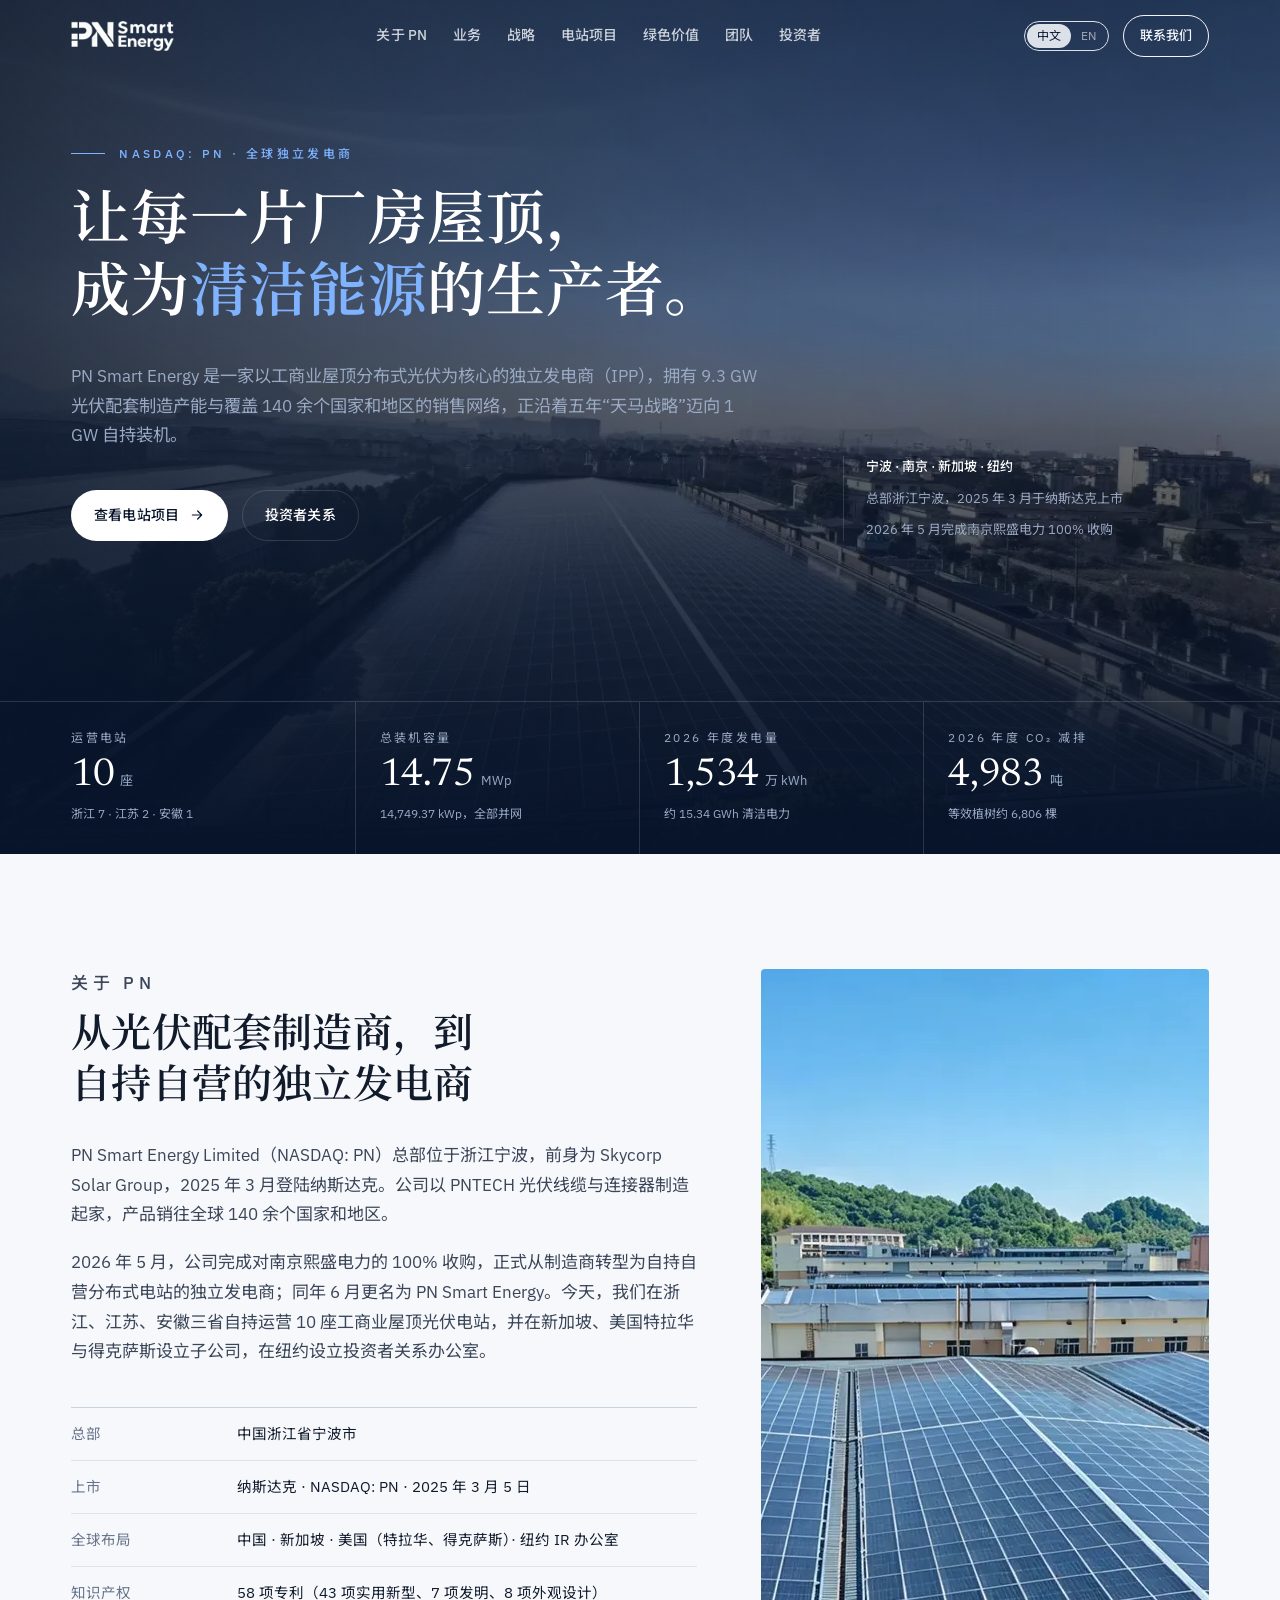
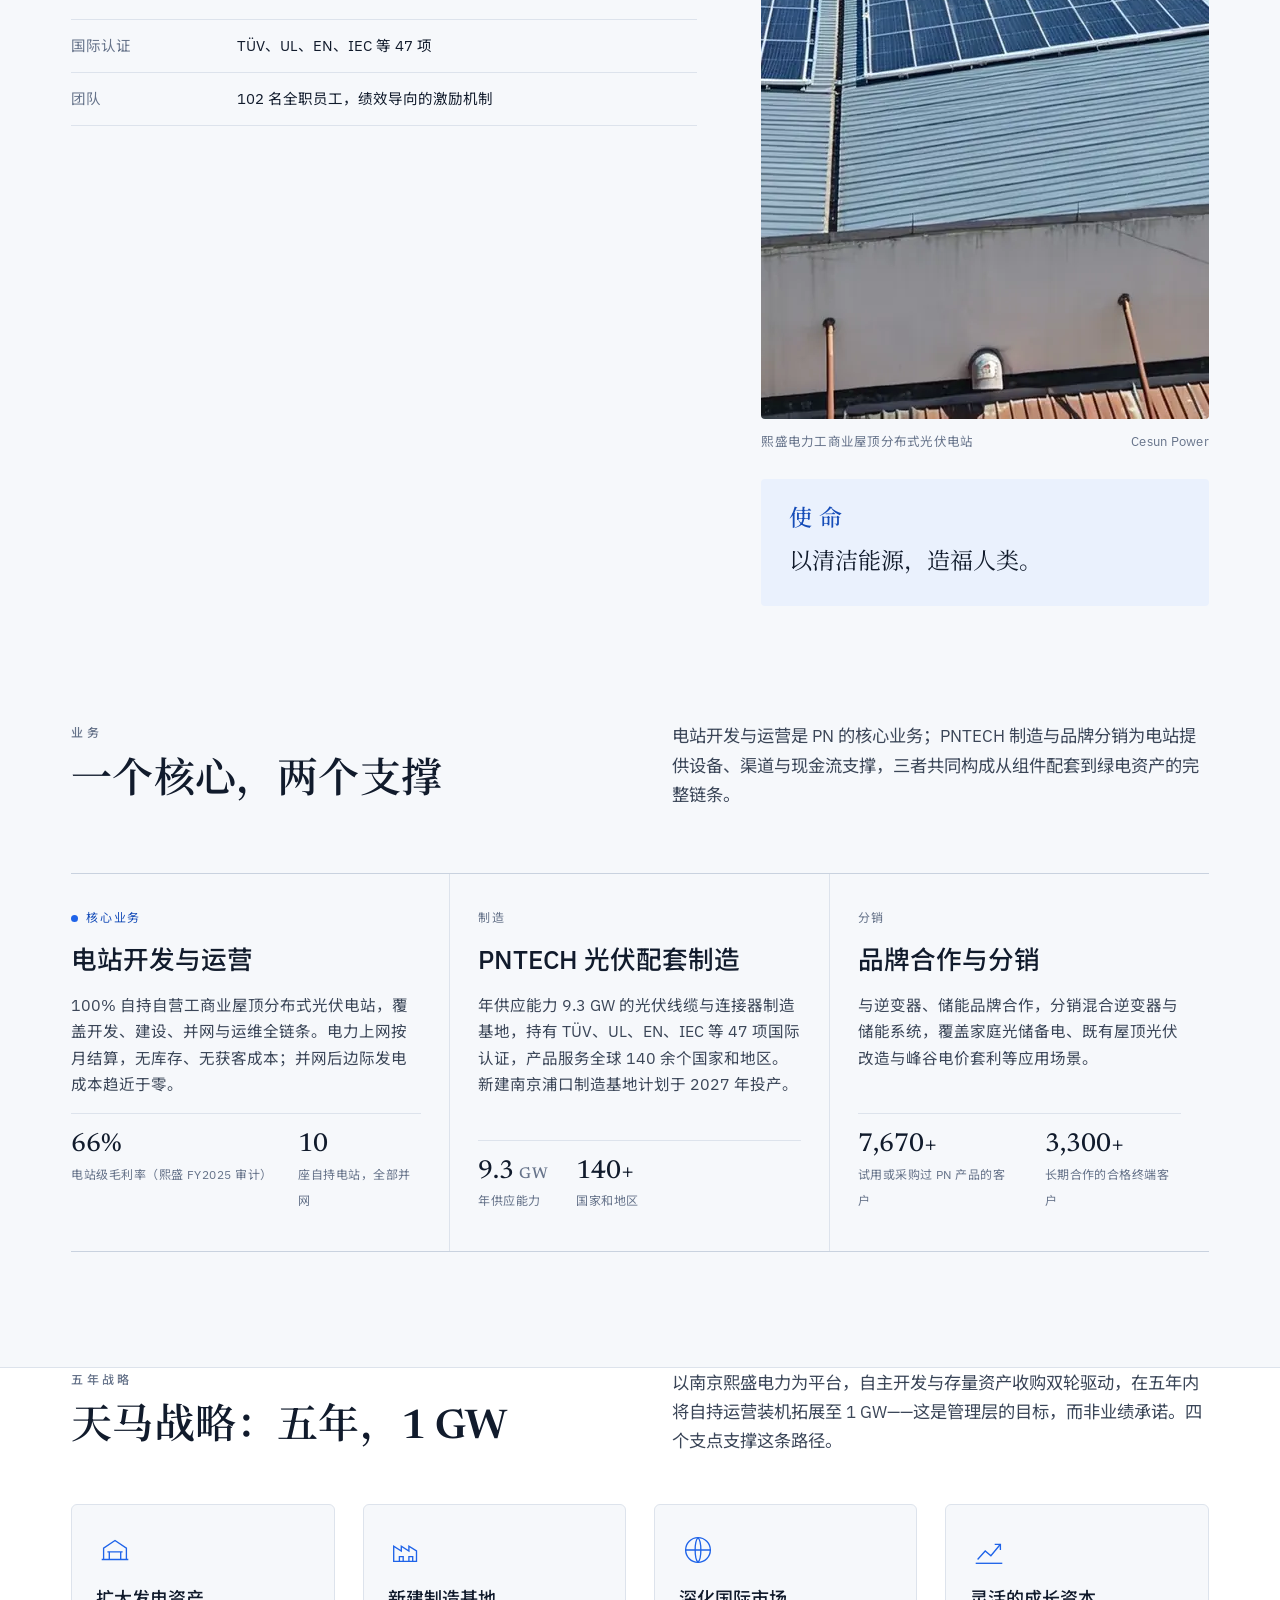
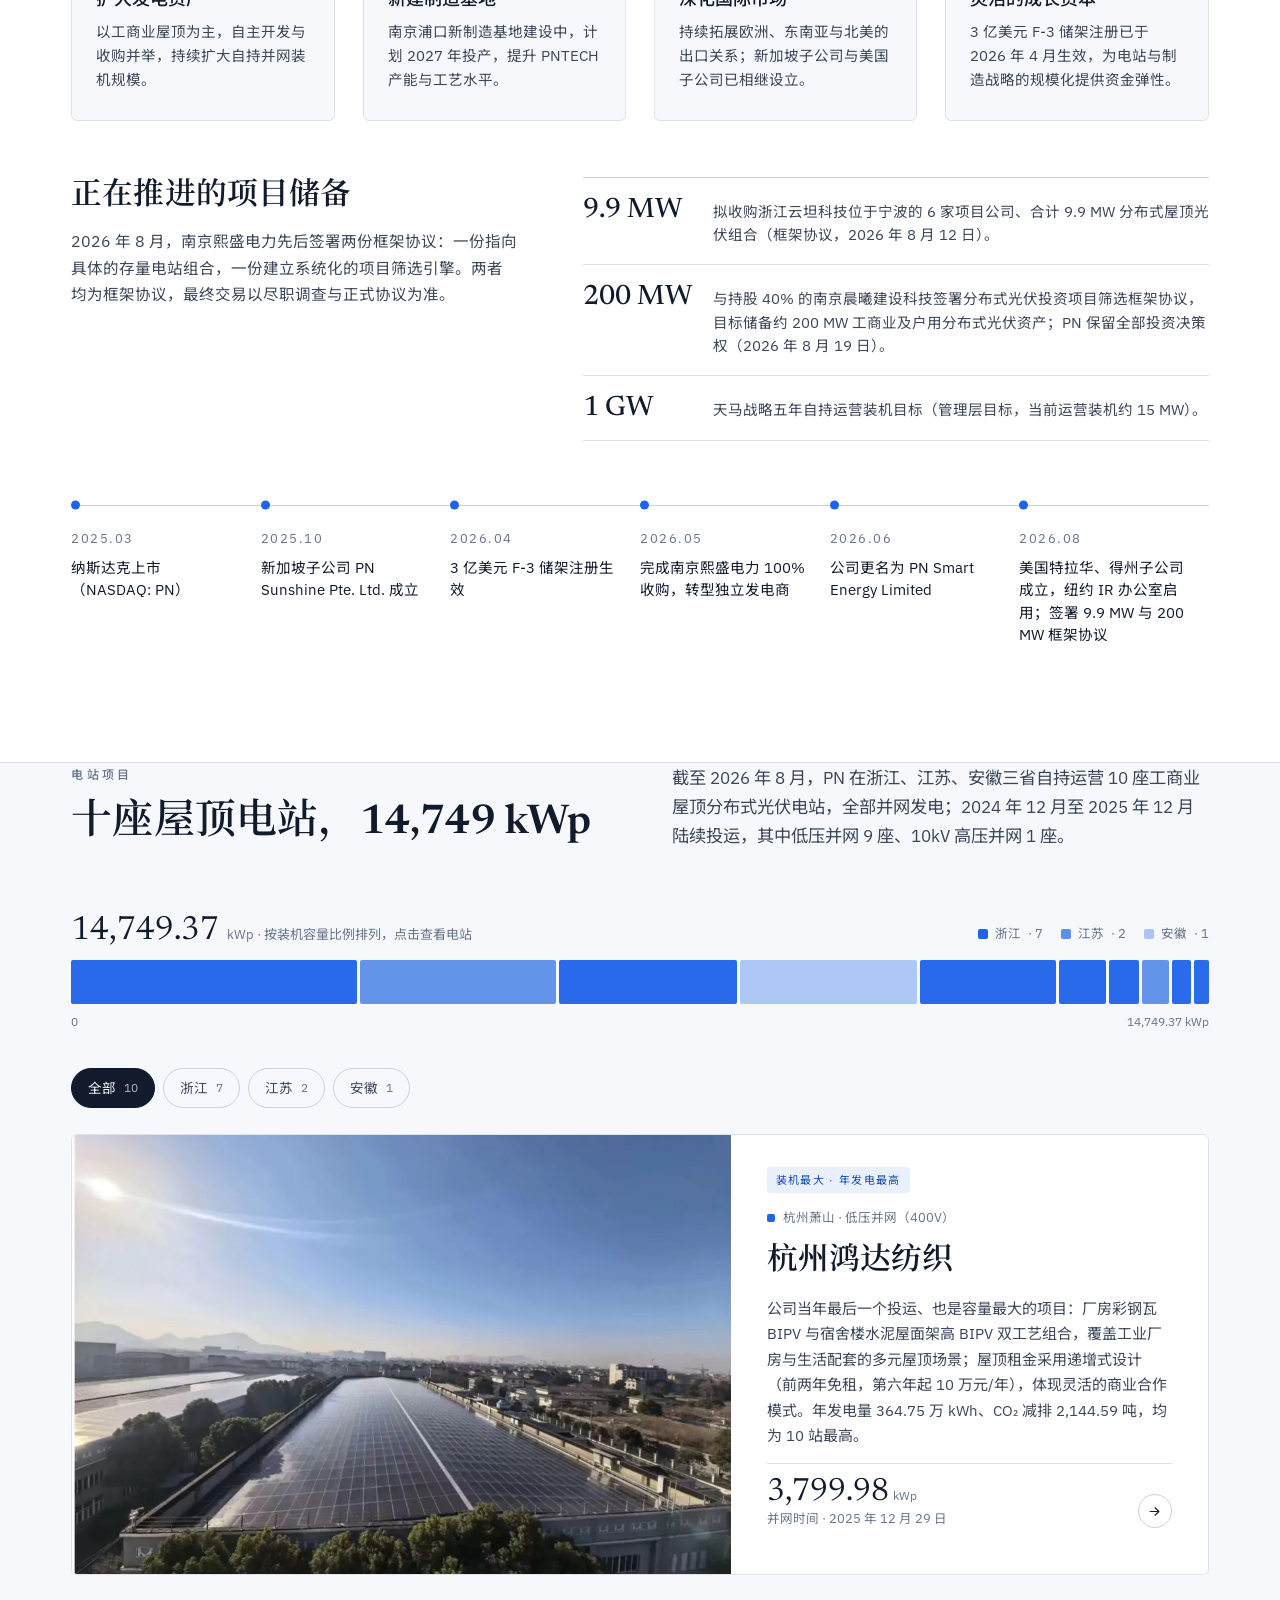
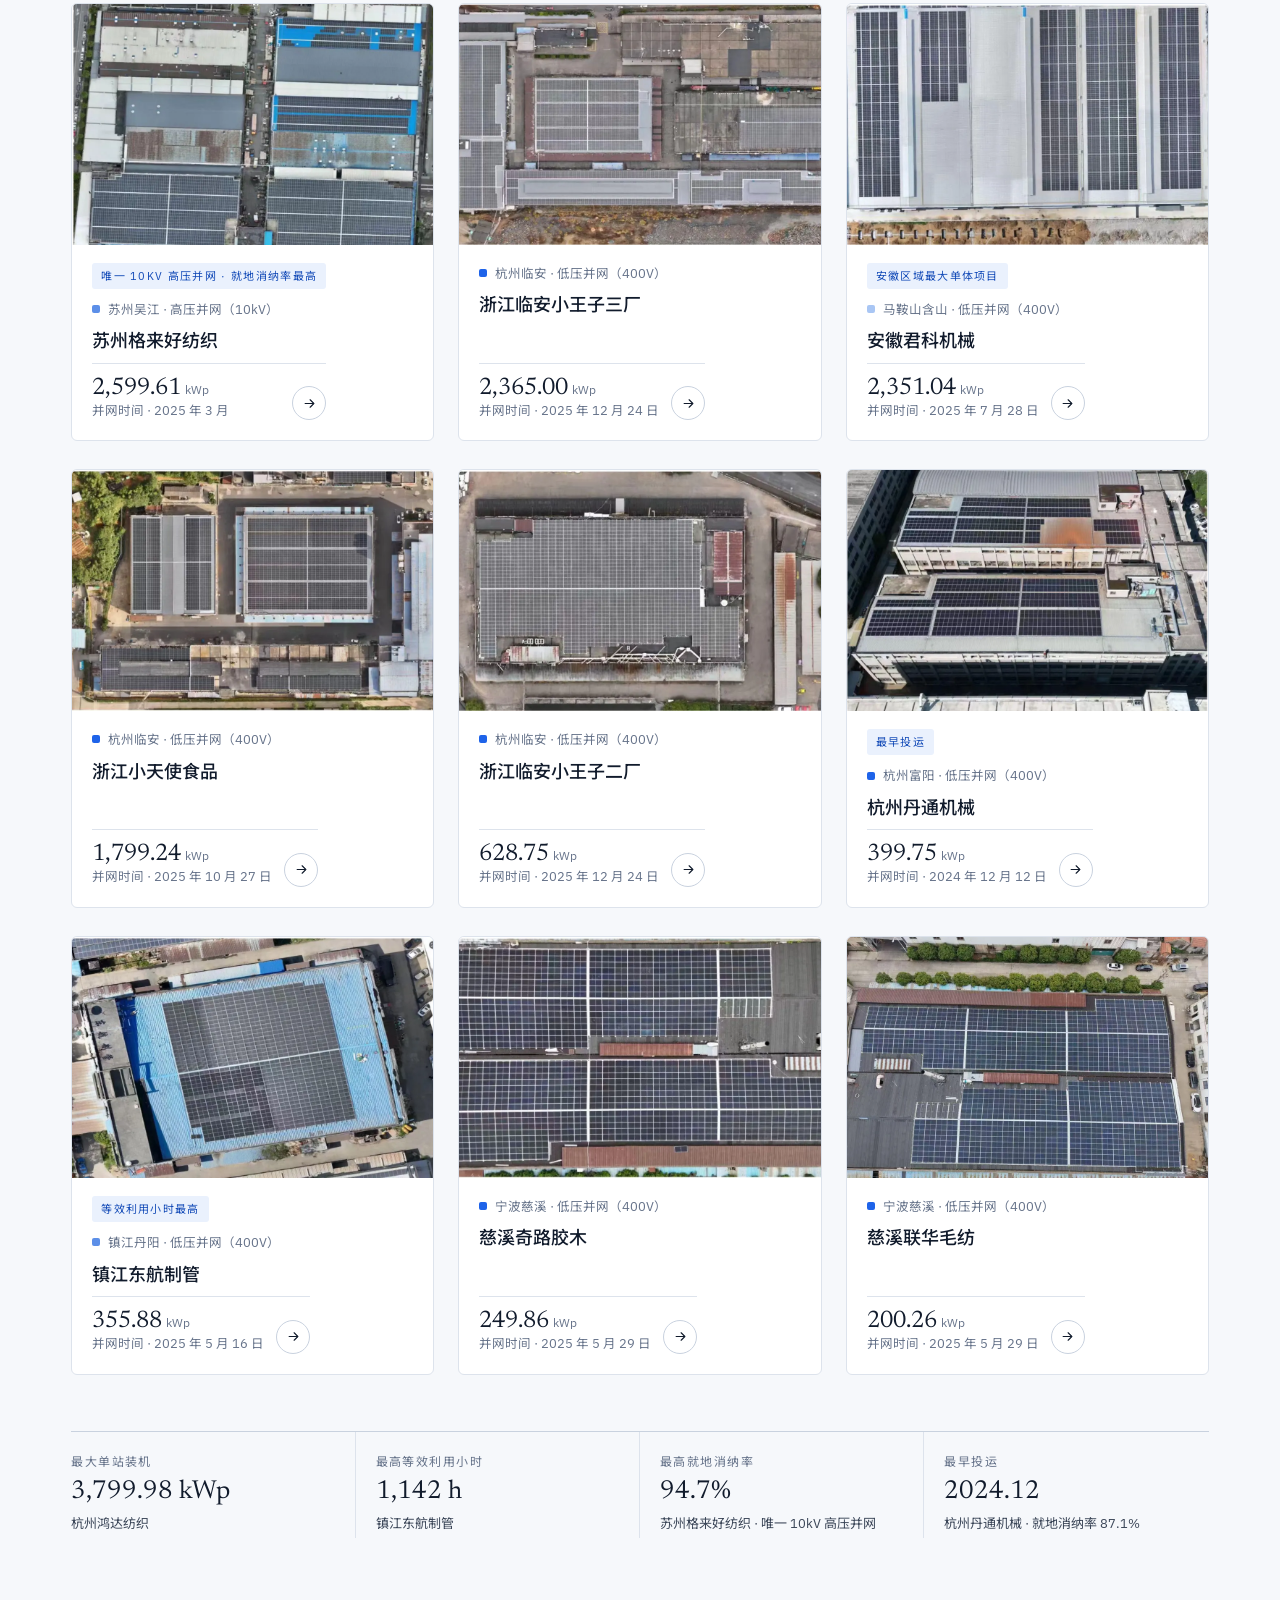
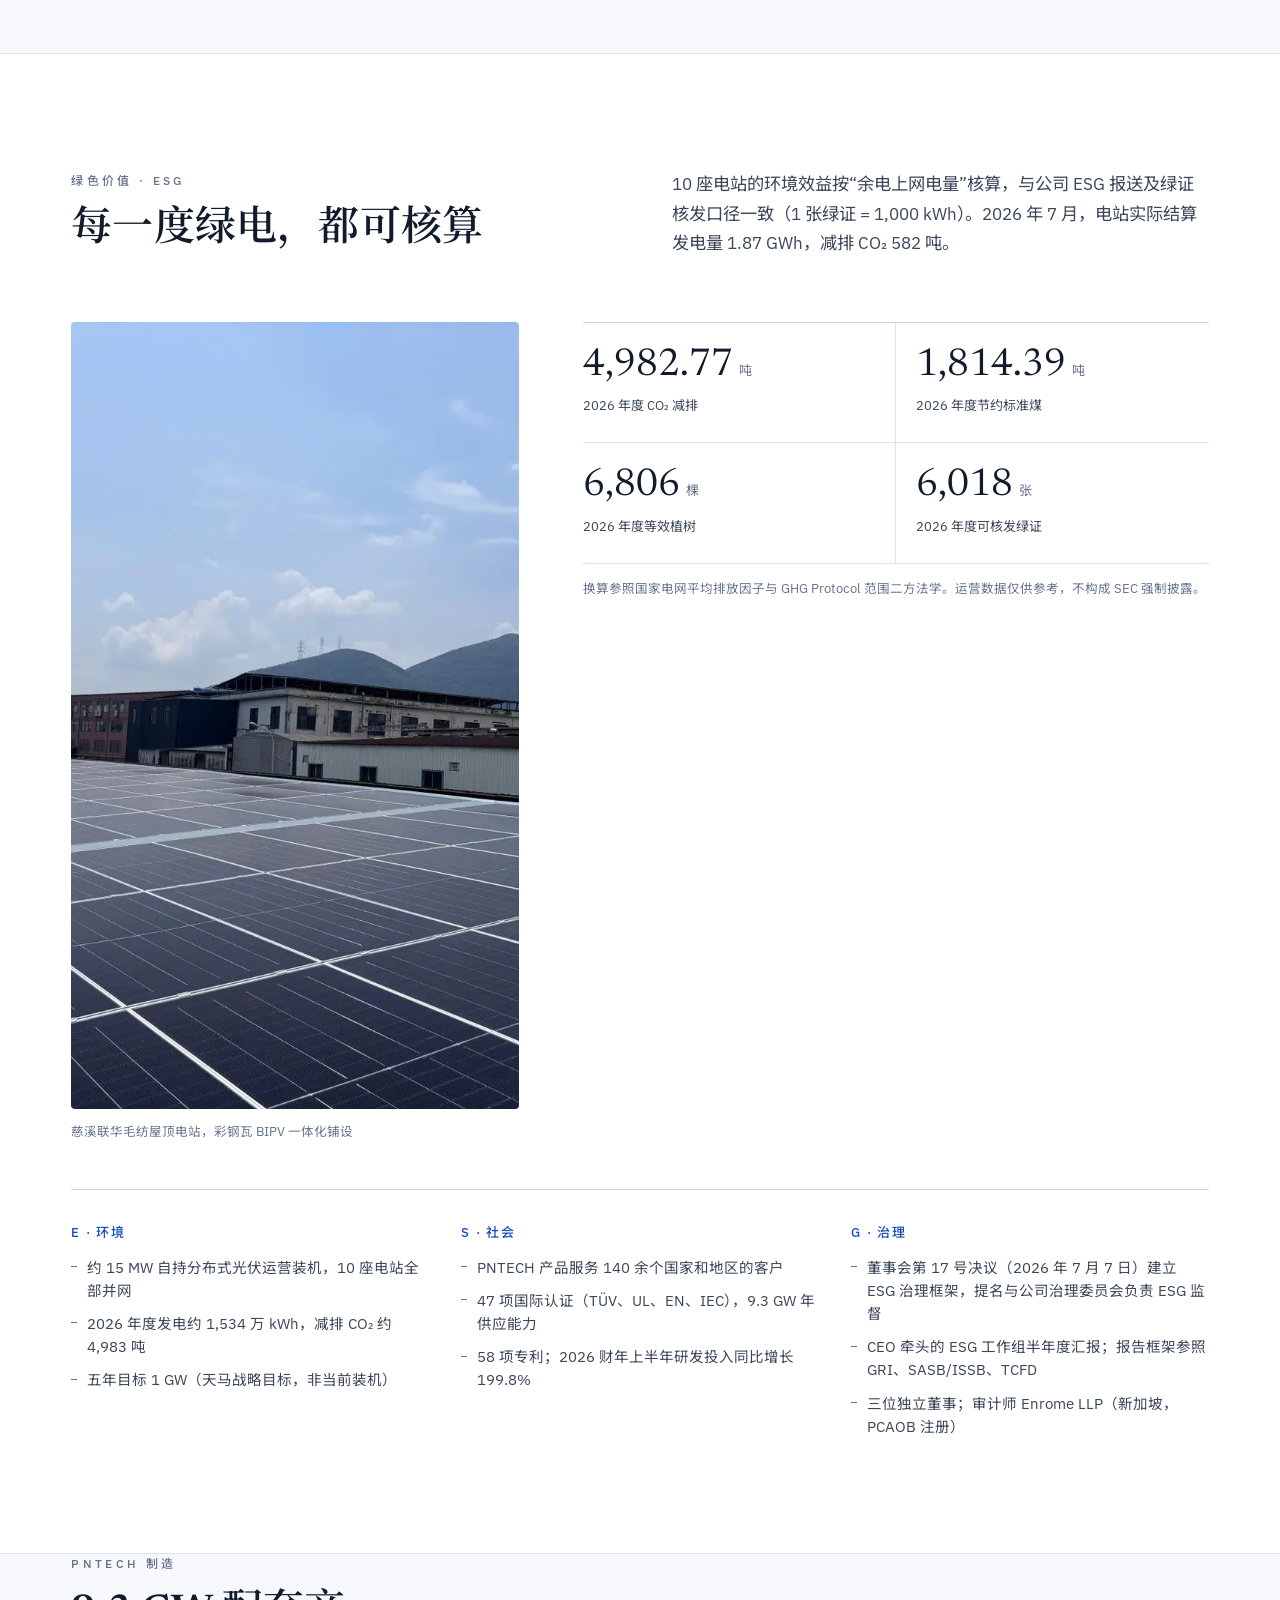
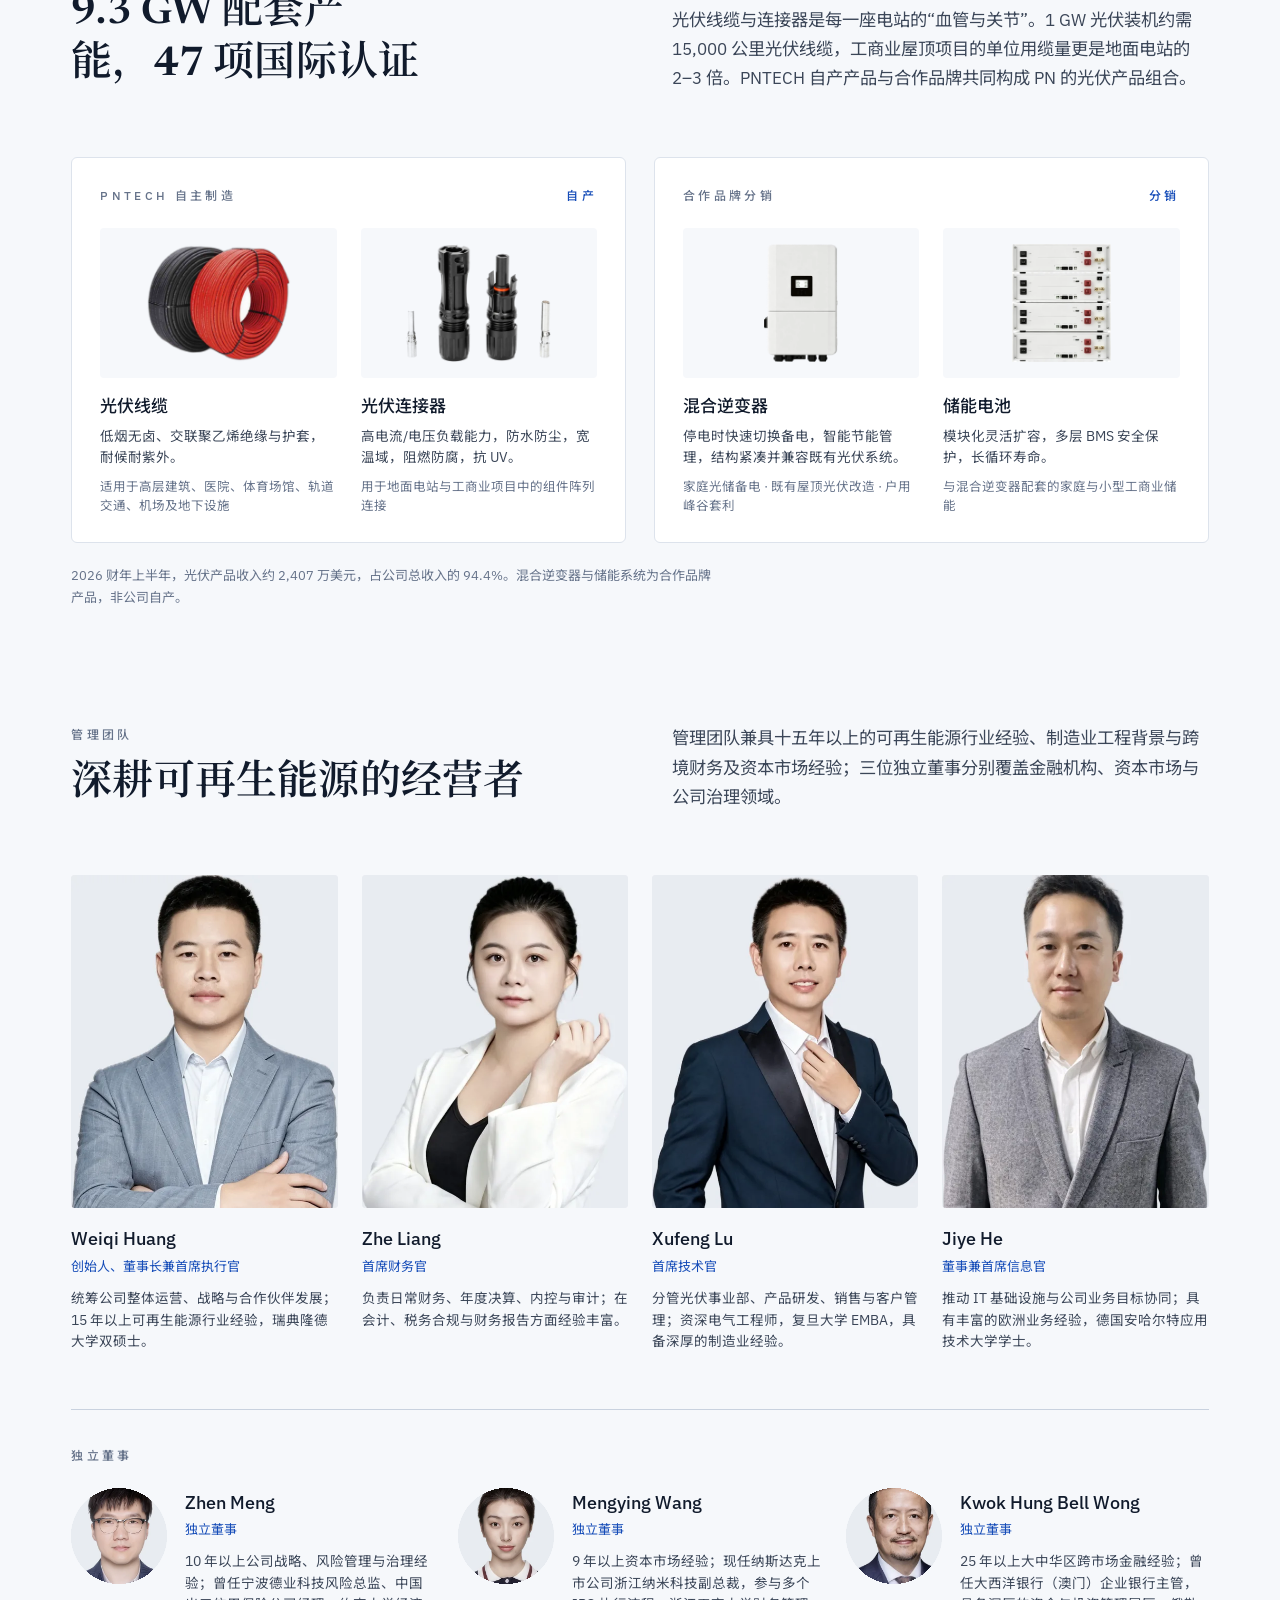
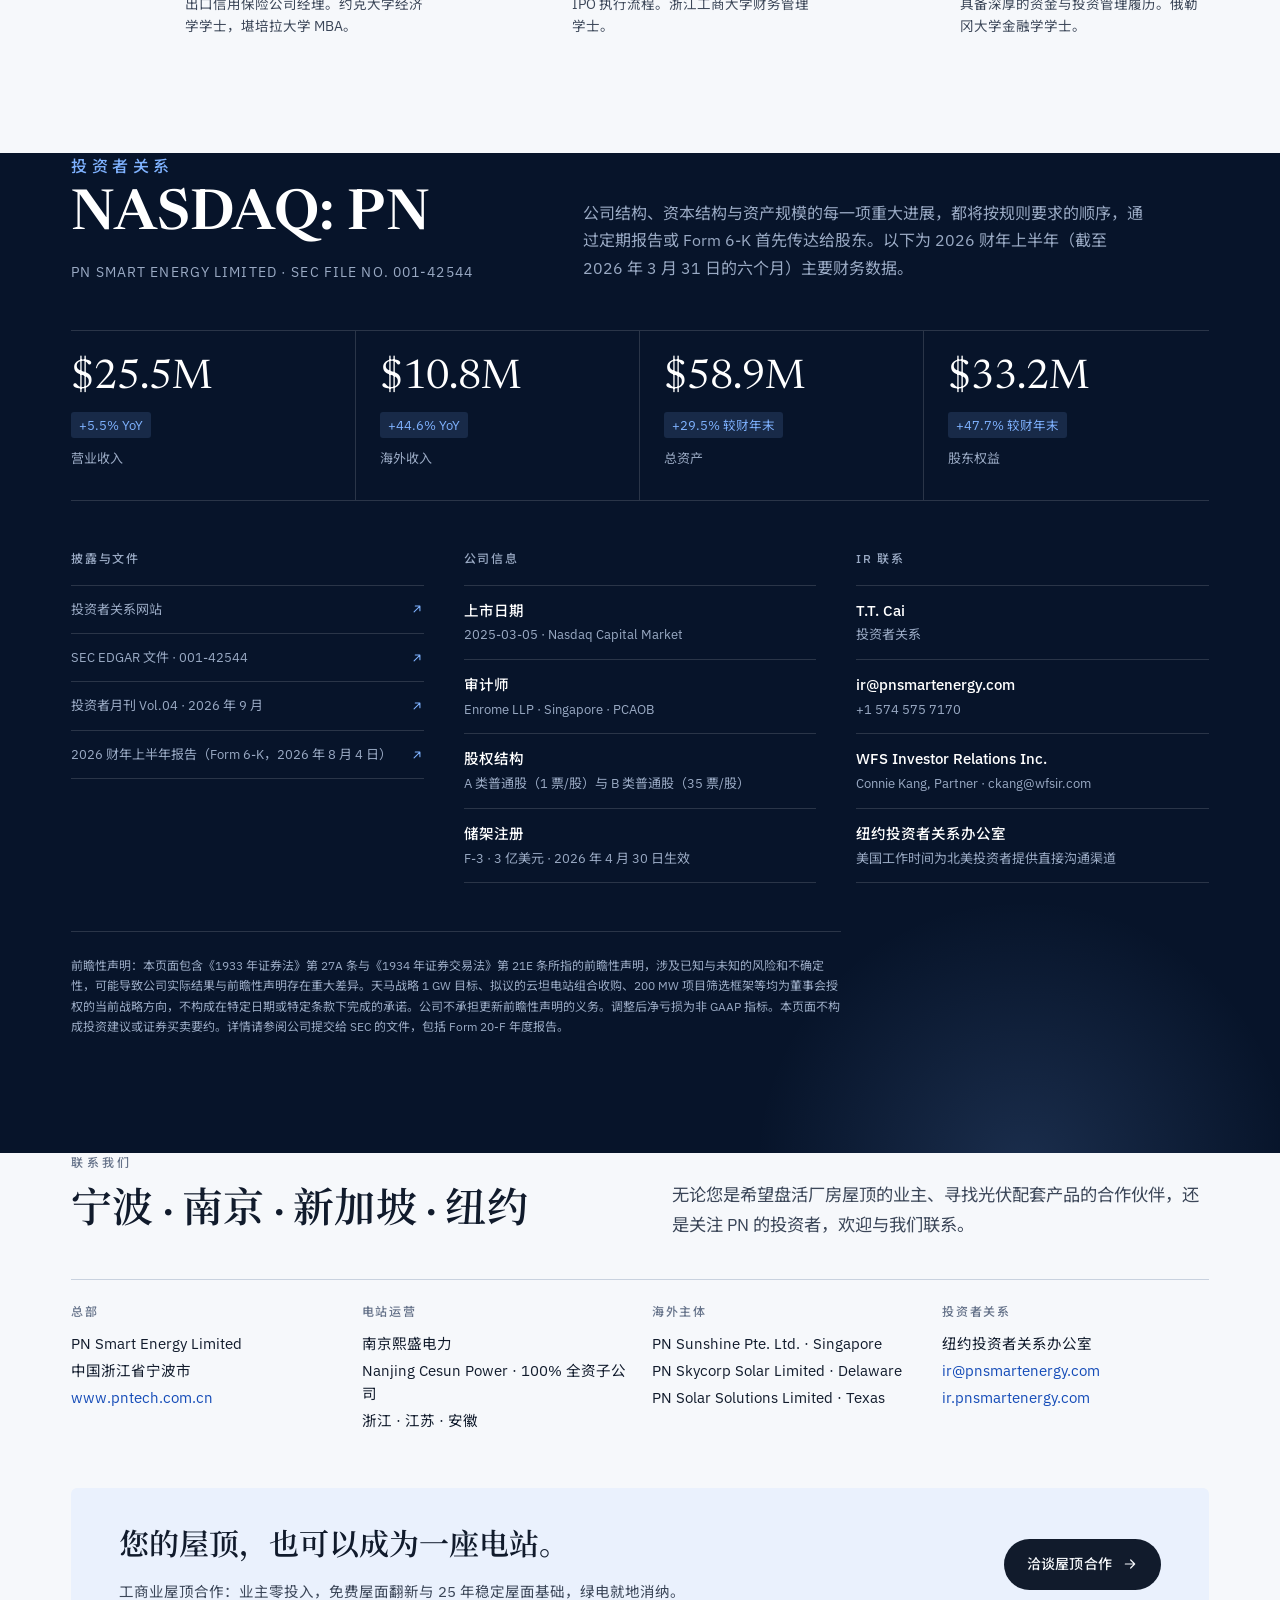
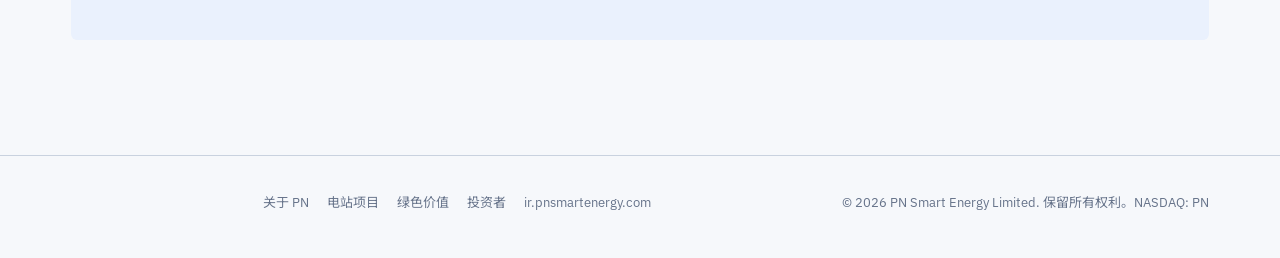
==== index.html @ 22618afb "PN Smart Energy website redesign (bilingual ZH/EN, single-file)" ====
<!doctype html>
<html lang="zh-CN">
<head>
<meta charset="utf-8">
<meta name="viewport" content="width=device-width,initial-scale=1">
<title>PN Smart Energy</title>
<meta name="description" content="PN Smart Energy (NASDAQ: PN) — 工商业屋顶分布式光伏独立发电商 · Independent power producer built on C&I rooftop solar.">
<link rel="preconnect" href="https://fonts.googleapis.com">
<link rel="preconnect" href="https://fonts.gstatic.com" crossorigin>
<link rel="stylesheet" href="https://fonts.googleapis.com/css2?family=Newsreader:ital,opsz,wght@0,6..72,400;0,6..72,500;1,6..72,400&family=IBM+Plex+Sans:wght@400;500;600&family=Noto+Serif+SC:wght@500;600&family=Noto+Sans+SC:wght@400;500&display=swap">
<style>
/* ---------- Tokens ---------- */
:root{
  --paper:#F6F8FB;
  --surface:#FFFFFF;
  --tint:#EAF1FD;
  --ink:#111B2C;
  --ink-2:#3B4658;
  --muted:#66738A;
  --line:#DDE3EC;
  --line-strong:#C9D2DF;
  --accent:#1E63E9;
  --accent-ink:#154CB8;
  --accent-soft:#8FB6F5;
  --night:#07142A;
  --night-2:#0C1E3B;
  --night-line:rgba(255,255,255,.14);
  --night-text:#F2F5FA;
  --night-muted:#9AAAC4;
  --night-accent:#7FB2FF;
  --zj:#1E63E9; --js:#5C8FE8; --ah:#A9C6F4;
  --photo-ground:#E8ECF2;
  --shadow:0 24px 60px -30px rgba(7,20,42,.35);
  --font-display:"Newsreader","Noto Serif SC","Songti SC","SimSun",Georgia,serif;
  --font-body:"IBM Plex Sans","Noto Sans SC","PingFang SC","Microsoft YaHei",system-ui,sans-serif;
  --max:1240px;
  --gutter:clamp(20px,4vw,56px);
  color-scheme:light;
}
@media (prefers-color-scheme:dark){
  :root:not([data-theme="light"]){
    --paper:#0B1424; --surface:#111C2F; --tint:#14233D;
    --ink:#EDF1F7; --ink-2:#C5CEDC; --muted:#8C9AB2;
    --line:#22314A; --line-strong:#33445F;
    --accent:#7FB2FF; --accent-ink:#A6C9FF; --accent-soft:#3E6FC7;
    --night:#050E1F; --night-2:#0A1830;
    --zj:#7FB2FF; --js:#4F80D6; --ah:#2F4D80;
    --photo-ground:#1A2740;
    --shadow:0 24px 60px -30px rgba(0,0,0,.7);
    color-scheme:dark;
  }
}
:root[data-theme="dark"]{
  --paper:#0B1424; --surface:#111C2F; --tint:#14233D;
  --ink:#EDF1F7; --ink-2:#C5CEDC; --muted:#8C9AB2;
  --line:#22314A; --line-strong:#33445F;
  --accent:#7FB2FF; --accent-ink:#A6C9FF; --accent-soft:#3E6FC7;
  --night:#050E1F; --night-2:#0A1830;
  --zj:#7FB2FF; --js:#4F80D6; --ah:#2F4D80;
  --photo-ground:#1A2740;
  --shadow:0 24px 60px -30px rgba(0,0,0,.7);
  color-scheme:dark;
}

/* ---------- Base ---------- */
*,*::before,*::after{box-sizing:border-box}
html{scroll-behavior:smooth;-webkit-text-size-adjust:100%}
@media (prefers-reduced-motion:reduce){html{scroll-behavior:auto}}
body{margin:0;background:var(--paper);color:var(--ink);font-family:var(--font-body);font-size:16px;line-height:1.65;-webkit-font-smoothing:antialiased;text-rendering:optimizeLegibility}
img{max-width:100%;display:block}
a{color:inherit;text-decoration:none}
button{font:inherit;color:inherit;background:none;border:0;padding:0;cursor:pointer}
:focus-visible{outline:2px solid var(--accent);outline-offset:3px;border-radius:2px}
h1,h2,h3,h4{margin:0;font-weight:500;text-wrap:balance}
p{margin:0}
.wrap{max-width:var(--max);margin:0 auto;padding-left:var(--gutter);padding-right:var(--gutter)}
.num{font-variant-numeric:tabular-nums lining-nums}
.display{font-family:var(--font-display);font-weight:500;letter-spacing:-.012em;line-height:1.12}
[data-lang="zh"] .display{letter-spacing:.005em;line-height:1.28;font-weight:600}
[data-lang="zh"] .display.hero-title{line-height:1.22}
.eyebrow{font-size:12px;letter-spacing:.16em;text-transform:uppercase;color:var(--muted);font-weight:500}
[data-lang="zh"] .eyebrow{letter-spacing:.28em}
.lede{font-size:clamp(17px,1.35vw,19px);line-height:1.7;color:var(--ink-2);max-width:62ch}
[data-lang="zh"] .lede{max-width:44em}
.sr-only{position:absolute;width:1px;height:1px;overflow:hidden;clip:rect(0 0 0 0);white-space:nowrap}

/* Section rhythm */
.section{padding:clamp(72px,9vw,128px) 0}
.section + .section{padding-top:0}
.section-head{display:grid;grid-template-columns:minmax(0,6fr) minmax(0,6fr);gap:24px clamp(24px,5vw,80px);align-items:end;margin-bottom:clamp(40px,5vw,64px)}
.section-head h2{font-size:clamp(30px,3.6vw,46px)}
[data-lang="zh"] .section-head h2{font-size:clamp(28px,3.2vw,42px)}
.section-head .eyebrow{margin-bottom:14px}
@media (max-width:860px){.section-head{grid-template-columns:1fr}}

/* ---------- Nav ---------- */
.nav{position:fixed;inset:0 0 auto 0;z-index:50;transition:background .35s ease,box-shadow .35s ease,border-color .35s ease;border-bottom:1px solid transparent;color:var(--night-text)}
.nav .wrap{display:flex;align-items:center;justify-content:space-between;height:72px;gap:24px}
.nav.solid{background:color-mix(in srgb,var(--paper) 88%,transparent);backdrop-filter:saturate(1.4) blur(14px);-webkit-backdrop-filter:saturate(1.4) blur(14px);border-color:var(--line);color:var(--ink)}
.brand{display:flex;align-items:center;gap:12px}
.brand img{height:30px;width:auto}
.brand .logo-dark{display:none}
.nav.solid .logo-light{display:none}
.nav.solid .logo-dark{display:block}
:root[data-theme="dark"] .nav.solid .logo-dark{display:none}
:root[data-theme="dark"] .nav.solid .logo-light{display:block}
@media (prefers-color-scheme:dark){
  :root:not([data-theme="light"]) .nav.solid .logo-dark{display:none}
  :root:not([data-theme="light"]) .nav.solid .logo-light{display:block}
}
.nav-links{display:flex;gap:clamp(14px,2vw,28px);font-size:14px;font-weight:500;letter-spacing:.01em}
.nav-links a{opacity:.82;transition:opacity .2s;padding:6px 0;border-bottom:1px solid transparent}
.nav-links a:hover{opacity:1}
.nav-right{display:flex;align-items:center;gap:14px}
.lang{display:inline-flex;border:1px solid currentColor;border-radius:999px;padding:2px;font-size:12px;letter-spacing:.06em;opacity:.9}
.lang button{padding:4px 10px;border-radius:999px;line-height:1.3;opacity:.7;transition:all .2s}
.lang button[aria-pressed="true"]{background:currentColor;opacity:1}
.lang button[aria-pressed="true"] span{color:var(--night);mix-blend-mode:normal}
.nav.solid .lang button[aria-pressed="true"] span{color:var(--paper)}
.lang button span{color:inherit}
.nav-cta{font-size:13px;font-weight:500;padding:9px 16px;border-radius:999px;border:1px solid currentColor;transition:background .2s,color .2s}
.nav-cta:hover{background:var(--night-text);color:var(--night)}
.nav.solid .nav-cta{background:var(--ink);color:var(--paper);border-color:var(--ink)}
.nav.solid .nav-cta:hover{background:var(--accent);border-color:var(--accent);color:#fff}
.menu-btn{display:none;width:40px;height:40px;align-items:center;justify-content:center;border-radius:8px}
.menu-btn svg{width:22px;height:22px}
@media (max-width:980px){
  .nav-links{display:none}
  .nav-cta{display:none}
  .menu-btn{display:inline-flex}
  .nav.open .nav-links{display:flex;position:absolute;top:72px;left:0;right:0;flex-direction:column;gap:0;background:var(--paper);color:var(--ink);border-bottom:1px solid var(--line);padding:8px var(--gutter) 16px}
  .nav.open .nav-links a{padding:14px 0;border-bottom:1px solid var(--line);opacity:1;font-size:16px}
  .nav.open .nav-links a:last-child{border-bottom:0}
  .nav.open{background:var(--paper);color:var(--ink);border-color:var(--line)}
  .nav.open .logo-light{display:none}.nav.open .logo-dark{display:block}
}

/* ---------- Hero ---------- */
.hero{position:relative;background:var(--night);color:var(--night-text);overflow:hidden;isolation:isolate}
.hero-bg{position:absolute;inset:0;z-index:-2;background-image:var(--hero-img);background-size:cover;background-position:center 40%;transform:scale(1.04);animation:heroZoom 14s ease-out forwards}
.hero-shade{position:absolute;inset:0;z-index:-1;background:
  linear-gradient(180deg,rgba(7,20,42,.55) 0%,rgba(7,20,42,.25) 35%,rgba(7,20,42,.72) 78%,var(--night) 100%),
  linear-gradient(90deg,rgba(7,20,42,.78) 0%,rgba(7,20,42,.38) 55%,rgba(7,20,42,.15) 100%)}
.hero .wrap{position:relative;padding-top:clamp(120px,16vh,170px);padding-bottom:clamp(56px,7vw,88px);display:grid;grid-template-columns:minmax(0,8fr) minmax(0,4fr);gap:40px}
.hero-copy{max-width:820px}
.hero .eyebrow{color:var(--night-accent);margin-bottom:26px;display:flex;align-items:center;gap:14px}
.hero .eyebrow::before{content:"";width:34px;height:1px;background:var(--night-accent)}
.hero-title{font-size:clamp(38px,5.6vw,72px);color:#fff;margin-bottom:28px}
[data-lang="zh"] .hero-title{font-size:clamp(34px,4.6vw,60px)}
.hero-title em{font-style:italic;font-weight:400;color:var(--night-accent)}
[data-lang="zh"] .hero-title em{font-style:normal;font-weight:600}
.hero .lede{color:var(--night-muted);max-width:58ch;margin-bottom:40px}
[data-lang="zh"] .hero .lede{max-width:40em}
.hero-actions{display:flex;gap:14px;flex-wrap:wrap}
.btn{display:inline-flex;align-items:center;gap:10px;padding:13px 22px;border-radius:999px;font-size:14px;font-weight:500;letter-spacing:.01em;border:1px solid transparent;transition:transform .2s,background .2s,color .2s,border-color .2s}
.btn svg{width:16px;height:16px;transition:transform .2s}
.btn:hover svg{transform:translateX(3px)}
.btn-primary{background:#fff;color:var(--night)}
.btn-primary:hover{background:var(--night-accent)}
.btn-ghost{border-color:var(--night-line);color:#fff}
.btn-ghost:hover{border-color:#fff}
.hero-aside{align-self:end;display:flex;flex-direction:column;gap:10px;font-size:13px;color:var(--night-muted);border-left:1px solid var(--night-line);padding-left:22px}
.hero-aside strong{color:#fff;font-weight:500}
.hero-ledger{border-top:1px solid var(--night-line);margin-top:clamp(40px,6vw,72px)}
.hero-ledger .wrap{display:grid;grid-template-columns:repeat(4,minmax(0,1fr));padding-top:0;padding-bottom:0;gap:0}
.hero-ledger .cell{padding:26px 24px 30px 0;border-right:1px solid var(--night-line)}
.hero-ledger .cell + .cell{padding-left:24px}
.hero-ledger .cell:last-child{border-right:0}
.hero-ledger .k{font-size:12px;letter-spacing:.14em;text-transform:uppercase;color:var(--night-muted);margin-bottom:10px}
[data-lang="zh"] .hero-ledger .k{letter-spacing:.2em}
.hero-ledger .v{font-family:var(--font-display);font-size:clamp(28px,3vw,40px);line-height:1;color:#fff;letter-spacing:-.01em}
.hero-ledger .v small{font-family:var(--font-body);font-size:13px;color:var(--night-muted);margin-left:6px;letter-spacing:0}
.hero-ledger .n{font-size:12px;color:var(--night-muted);margin-top:8px}
@keyframes heroZoom{from{transform:scale(1.08)}to{transform:scale(1)}}
.hero-copy > *{animation:rise .9s cubic-bezier(.2,.7,.2,1) both}
.hero-copy > :nth-child(2){animation-delay:.08s}.hero-copy > :nth-child(3){animation-delay:.16s}.hero-copy > :nth-child(4){animation-delay:.24s}
@keyframes rise{from{opacity:.001;transform:translateY(14px)}to{opacity:1;transform:none}}
@media (prefers-reduced-motion:reduce){.hero-bg,.hero-copy > *{animation:none}}
@media (max-width:980px){
  .hero .wrap{grid-template-columns:1fr}
  .hero-aside{display:none}
  .hero-ledger .wrap{grid-template-columns:repeat(2,minmax(0,1fr))}
  .hero-ledger .cell{padding:20px 16px 22px 0}
  .hero-ledger .cell + .cell{padding-left:16px}
  .hero-ledger .cell:nth-child(2){border-right:0}
  .hero-ledger .cell:nth-child(-n+2){border-bottom:1px solid var(--night-line)}
  .hero-ledger .cell:nth-child(3){padding-left:0}
}

/* ---------- About ---------- */
.about-grid{display:grid;grid-template-columns:minmax(0,7fr) minmax(0,5fr);gap:clamp(32px,5vw,80px);align-items:start}
.about-copy .display{font-size:clamp(28px,3.2vw,40px);margin:14px 0 26px}
.about-copy p + p{margin-top:18px}
.about-copy p{color:var(--ink-2);font-size:17px;line-height:1.75;max-width:62ch}
[data-lang="zh"] .about-copy p{max-width:40em}
.facts{border-top:1px solid var(--line-strong);margin-top:40px}
.facts div{display:grid;grid-template-columns:150px 1fr;gap:16px;padding:14px 0;border-bottom:1px solid var(--line);font-size:14.5px}
.facts dt{color:var(--muted)}
.facts dd{margin:0;color:var(--ink)}
.about-media{position:sticky;top:96px}
.about-media figure{margin:0;position:relative}
.about-media img{aspect-ratio:4/3;object-fit:cover;width:100%;border-radius:4px}
.about-media figcaption{display:flex;justify-content:space-between;gap:16px;font-size:12.5px;color:var(--muted);margin-top:12px;letter-spacing:.02em}
.mission{margin-top:28px;padding:26px 28px;background:var(--tint);border-radius:4px}
.mission .eyebrow{margin-bottom:10px;color:var(--accent-ink)}
.mission p{font-family:var(--font-display);font-size:clamp(20px,1.8vw,24px);line-height:1.4;color:var(--ink)}
@media (max-width:900px){.about-grid{grid-template-columns:1fr}.about-media{position:static}}

/* ---------- Business ---------- */
.biz{display:grid;grid-template-columns:repeat(3,minmax(0,1fr));gap:0;border-top:1px solid var(--line-strong);border-bottom:1px solid var(--line-strong)}
.biz article{padding:34px 28px 38px 0;border-right:1px solid var(--line);display:flex;flex-direction:column;gap:16px;min-height:100%}
.biz article + article{padding-left:28px}
.biz article:last-child{border-right:0}
.biz .tag{display:inline-flex;align-items:center;gap:8px;font-size:12px;letter-spacing:.14em;text-transform:uppercase;color:var(--muted)}
.biz .tag.core{color:var(--accent-ink)}
.biz .tag.core::before{content:"";width:7px;height:7px;border-radius:50%;background:var(--accent)}
.biz h3{font-size:clamp(22px,2vw,26px);line-height:1.25}
.biz p{color:var(--ink-2);font-size:15.5px;line-height:1.7}
.biz .stat{margin-top:auto;padding-top:18px;border-top:1px solid var(--line);display:flex;gap:28px}
.biz .stat b{display:block;font-family:var(--font-display);font-size:26px;font-weight:500;line-height:1.05;color:var(--ink)}
.biz .stat span{font-size:12px;color:var(--muted);letter-spacing:.04em}
@media (max-width:900px){
  .biz{grid-template-columns:1fr;border-top:0}
  .biz article{border-right:0;border-top:1px solid var(--line-strong);padding:28px 0}
  .biz article + article{padding-left:0}
}

/* ---------- Strategy ---------- */
.strategy{background:var(--surface);border-top:1px solid var(--line);border-bottom:1px solid var(--line)}
.strategy .section-head{margin-bottom:48px}
.pillars{display:grid;grid-template-columns:repeat(4,minmax(0,1fr));gap:28px}
.pillar{padding:26px 24px 28px;border:1px solid var(--line);border-radius:6px;background:var(--paper)}
.pillar .glyph{width:38px;height:38px;color:var(--accent);margin-bottom:18px}
.pillar .glyph svg{width:100%;height:100%}
.pillar h3{font-size:18px;line-height:1.3;margin-bottom:10px}
.pillar p{font-size:14.5px;color:var(--ink-2);line-height:1.65}
.pipeline{margin-top:56px;display:grid;grid-template-columns:minmax(0,5fr) minmax(0,7fr);gap:clamp(32px,5vw,80px);align-items:start}
.pipeline .display{font-size:clamp(24px,2.4vw,32px);margin-bottom:12px}
.pipeline p{color:var(--ink-2);font-size:15.5px;line-height:1.7;max-width:56ch}
.pipe-rows{border-top:1px solid var(--line-strong)}
.pipe-rows div{display:grid;grid-template-columns:110px 1fr;gap:20px;padding:18px 0;border-bottom:1px solid var(--line);align-items:baseline}
.pipe-rows b{font-family:var(--font-display);font-size:28px;font-weight:500;line-height:1;color:var(--ink)}
.pipe-rows span{font-size:14.5px;color:var(--ink-2);line-height:1.6}
.timeline{margin-top:64px;border-top:1px solid var(--line-strong);display:grid;grid-template-columns:repeat(6,minmax(0,1fr))}
.timeline li{list-style:none;padding:22px 20px 0 0;position:relative}
.timeline li::before{content:"";position:absolute;left:0;top:-1px;width:9px;height:9px;background:var(--accent);border-radius:50%;transform:translateY(-50%)}
.timeline ul{margin:0;padding:0;display:contents}
.timeline time{display:block;font-size:12.5px;letter-spacing:.12em;color:var(--muted);margin-bottom:8px}
.timeline p{font-size:14.5px;line-height:1.55;color:var(--ink)}
@media (max-width:1100px){.pillars{grid-template-columns:repeat(2,minmax(0,1fr))}.timeline{grid-template-columns:repeat(3,minmax(0,1fr))}}
@media (max-width:860px){.pipeline{grid-template-columns:1fr}}
@media (max-width:640px){.pillars{grid-template-columns:1fr}.timeline{grid-template-columns:1fr;border-top:0;border-left:1px solid var(--line-strong);padding-left:22px}.timeline li{padding:0 0 22px}.timeline li::before{left:-27px;top:8px;transform:none}}

/* ---------- Projects ---------- */
.ledger{margin-bottom:22px;overflow-x:clip}
.ledger-top{display:flex;justify-content:space-between;align-items:baseline;gap:16px;flex-wrap:wrap;margin-bottom:12px}
.ledger-top .total{font-family:var(--font-display);font-size:clamp(24px,2.6vw,34px);line-height:1}
.ledger-top .total small{font-family:var(--font-body);font-size:13px;color:var(--muted);margin-left:8px}
.legend{display:flex;gap:18px;font-size:12.5px;color:var(--muted);flex-wrap:wrap}
.legend span{display:inline-flex;align-items:center;gap:7px}
.legend i{width:10px;height:10px;border-radius:2px;display:inline-block}
.bar{display:flex;gap:3px;height:44px}
.bar button{flex:1 1 0;min-width:4px;border-radius:2px;position:relative;transition:transform .2s,opacity .2s,filter .2s;opacity:.95}
.bar button:hover,.bar button.hot{transform:translateY(-3px);filter:brightness(1.08)}
.bar button.dim{opacity:.28}
.bar button .tip{position:absolute;left:50%;bottom:calc(100% + 10px);transform:translateX(-50%);white-space:nowrap;background:var(--ink);color:var(--paper);font-size:12px;padding:6px 10px;border-radius:4px;pointer-events:none;opacity:0;transition:opacity .15s;z-index:2}
.bar button:hover .tip,.bar button:focus-visible .tip{opacity:1}
.bar button.r .tip{left:auto;right:0;transform:none}
.bar button.l .tip{left:0;transform:none}
.bar-axis{display:flex;justify-content:space-between;font-size:12px;color:var(--muted);margin-top:8px}
.filters{display:flex;gap:8px;flex-wrap:wrap;margin:36px 0 26px}
.chip{padding:8px 16px;border:1px solid var(--line-strong);border-radius:999px;font-size:13.5px;color:var(--ink-2);transition:all .2s;display:inline-flex;gap:8px;align-items:center}
.chip .c{font-size:12px;color:var(--muted)}
.chip:hover{border-color:var(--ink)}
.chip[aria-pressed="true"]{background:var(--ink);color:var(--paper);border-color:var(--ink)}
.chip[aria-pressed="true"] .c{color:var(--paper);opacity:.7}
.grid{display:grid;grid-template-columns:repeat(3,minmax(0,1fr));gap:28px 24px}
.card{text-align:left;display:flex;flex-direction:column;gap:0;border-radius:6px;overflow:hidden;background:var(--surface);border:1px solid var(--line);transition:transform .35s cubic-bezier(.2,.7,.2,1),box-shadow .35s;width:100%}
.card:hover,.card.hot{transform:translateY(-4px);box-shadow:var(--shadow)}
.card .ph{aspect-ratio:3/2;overflow:hidden;background:var(--photo-ground)}
.card .ph img{width:100%;height:100%;object-fit:cover;transition:transform .8s cubic-bezier(.2,.7,.2,1)}
.card:hover .ph img{transform:scale(1.04)}
.card .body{padding:18px 20px 20px;display:flex;flex-direction:column;gap:10px;flex:1}
.card .loc{font-size:12.5px;color:var(--muted);display:flex;align-items:center;gap:8px}
.card .loc i{width:8px;height:8px;border-radius:2px;display:inline-block}
.card h3{font-size:18px;line-height:1.3;font-weight:500}
.card .meta{display:flex;justify-content:space-between;align-items:end;gap:12px;margin-top:auto;padding-top:12px;border-top:1px solid var(--line)}
.card .cap{font-family:var(--font-display);font-size:24px;line-height:1;color:var(--ink)}
.card .cap small{font-family:var(--font-body);font-size:12px;color:var(--muted);margin-left:4px}
.card .date{font-size:12.5px;color:var(--muted)}
.card .arrow{width:34px;height:34px;border-radius:50%;border:1px solid var(--line-strong);display:inline-flex;align-items:center;justify-content:center;color:var(--ink);transition:background .2s,color .2s,border-color .2s;flex:none}
.card .arrow svg{width:15px;height:15px}
.card:hover .arrow{background:var(--ink);color:var(--paper);border-color:var(--ink)}
.card.wide{grid-column:1 / -1;flex-direction:row}
.card.wide .ph{flex:0 0 58%;aspect-ratio:auto;min-height:340px}
.card.wide .body{padding:32px 36px;gap:14px}
.card.wide h3{font-size:clamp(24px,2.4vw,32px);font-family:var(--font-display)}
[data-lang="zh"] .card.wide h3{font-weight:600}
.card.wide .blurb{font-size:15px;color:var(--ink-2);line-height:1.7;max-width:52ch}
.card.wide .cap{font-size:32px}
.card .badge{font-size:11px;letter-spacing:.12em;text-transform:uppercase;color:var(--accent-ink);background:var(--tint);padding:4px 9px;border-radius:3px;align-self:flex-start}
.records{margin-top:56px;display:grid;grid-template-columns:repeat(4,minmax(0,1fr));border-top:1px solid var(--line-strong)}
.records > div{padding:20px 20px 4px 0;border-right:1px solid var(--line)}
.records > div + div{padding-left:20px}
.records > div:last-child{border-right:0}
.records .k{font-size:12px;letter-spacing:.12em;text-transform:uppercase;color:var(--muted);margin-bottom:8px}
.records .v{font-family:var(--font-display);font-size:26px;line-height:1.05;color:var(--ink)}
.records .n{font-size:13px;color:var(--ink-2);margin-top:6px}
@media (max-width:980px){.grid{grid-template-columns:repeat(2,minmax(0,1fr))}.card.wide{flex-direction:column}.card.wide .ph{flex:none;aspect-ratio:3/2;min-height:0}.records{grid-template-columns:repeat(2,minmax(0,1fr))}.records > div:nth-child(2){border-right:0}.records > div:nth-child(3){padding-left:0}.records > div{padding-bottom:16px}.records .v{font-size:22px}}
@media (max-width:600px){.grid{grid-template-columns:1fr}.card.wide .body{padding:20px}}

/* ---------- Project dialog ---------- */
dialog.pj{border:0;padding:0;background:var(--surface);color:var(--ink);width:min(1080px,calc(100vw - 32px));max-height:calc(100dvh - 32px);border-radius:8px;box-shadow:0 40px 100px -30px rgba(0,0,0,.6);overflow:hidden}
dialog.pj::backdrop{background:rgba(7,20,42,.62);backdrop-filter:blur(6px)}
.pj-scroll{overflow:auto;max-height:calc(100dvh - 32px)}
.pj-hero{position:relative;background:var(--photo-ground)}
.pj-hero img{width:100%;aspect-ratio:21/9;object-fit:cover}
.pj-close{position:absolute;top:14px;right:14px;width:40px;height:40px;border-radius:50%;background:rgba(7,20,42,.55);color:#fff;display:inline-flex;align-items:center;justify-content:center;backdrop-filter:blur(6px)}
.pj-close svg{width:18px;height:18px}
.pj-body{padding:clamp(24px,3.5vw,44px)}
.pj-head{display:grid;grid-template-columns:minmax(0,7fr) minmax(0,5fr);gap:24px 48px;align-items:end;padding-bottom:24px;border-bottom:1px solid var(--line-strong)}
.pj-head .eyebrow{margin-bottom:10px}
.pj-head h3{font-size:clamp(26px,3vw,38px)}
.pj-head .loc{color:var(--muted);margin-top:8px;font-size:14.5px}
.pj-kpis{display:grid;grid-template-columns:repeat(3,minmax(0,1fr));gap:16px}
.pj-kpis > div{border-left:1px solid var(--line-strong);padding-left:14px}
.pj-kpis .v{font-family:var(--font-display);font-size:24px;line-height:1.05}
.pj-kpis .k{font-size:11.5px;color:var(--muted);letter-spacing:.06em;margin-top:6px}
.pj-cols{display:grid;grid-template-columns:minmax(0,5fr) minmax(0,7fr);gap:32px 48px;padding-top:28px}
.pj-spec{border-top:1px solid var(--line-strong)}
.pj-spec div{display:grid;grid-template-columns:110px 1fr;gap:14px;padding:12px 0;border-bottom:1px solid var(--line);font-size:14px}
.pj-spec dt{color:var(--muted)}
.pj-spec dd{margin:0}
.pj-data h4,.pj-spec-title{font-size:12px;letter-spacing:.14em;text-transform:uppercase;color:var(--muted);margin-bottom:14px}
.pj-data .row{display:grid;grid-template-columns:repeat(5,minmax(0,1fr));gap:12px;padding:16px 0;border-top:1px solid var(--line-strong);border-bottom:1px solid var(--line)}
.pj-data .row > div .v{font-family:var(--font-display);font-size:22px;line-height:1.05}
.pj-data .row > div .k{font-size:11.5px;color:var(--muted);margin-top:6px;line-height:1.35}
.pj-note{margin-top:22px;font-size:15px;line-height:1.75;color:var(--ink-2)}
.pj-gallery{display:grid;grid-template-columns:repeat(2,minmax(0,1fr));gap:12px;margin-top:22px}
.pj-gallery img{aspect-ratio:3/2;object-fit:cover;border-radius:4px;width:100%}
.pj-gallery figcaption{font-size:12px;color:var(--muted);margin-top:6px}
.pj-gallery figure{margin:0}
.pj-foot{display:flex;justify-content:space-between;align-items:center;gap:16px;padding-top:24px;margin-top:28px;border-top:1px solid var(--line-strong);font-size:13px;color:var(--muted)}
.pj-nav{display:flex;gap:8px}
.pj-nav button{width:40px;height:40px;border-radius:50%;border:1px solid var(--line-strong);display:inline-flex;align-items:center;justify-content:center;color:var(--ink);transition:all .2s}
.pj-nav button:hover{background:var(--ink);color:var(--paper);border-color:var(--ink)}
.pj-nav svg{width:16px;height:16px}
@media (max-width:820px){.pj-head,.pj-cols{grid-template-columns:1fr}.pj-data .row{grid-template-columns:repeat(2,minmax(0,1fr))}.pj-kpis{grid-template-columns:repeat(3,minmax(0,1fr))}}

/* ---------- ESG ---------- */
.esg{background:var(--surface);border-top:1px solid var(--line);border-bottom:1px solid var(--line)}
.esg-grid{display:grid;grid-template-columns:minmax(0,5fr) minmax(0,7fr);gap:clamp(32px,5vw,80px);align-items:start}
.esg-photo img{aspect-ratio:4/3;object-fit:cover;width:100%;border-radius:4px}
.esg-photo figcaption{font-size:12.5px;color:var(--muted);margin-top:12px}
.esg-photo figure{margin:0}
.esg-stats{display:grid;grid-template-columns:repeat(2,minmax(0,1fr));gap:0;border-top:1px solid var(--line-strong)}
.esg-stats > div{padding:24px 20px 26px 0;border-bottom:1px solid var(--line);border-right:1px solid var(--line)}
.esg-stats > div:nth-child(2n){border-right:0;padding-left:20px}
.esg-stats .v{font-family:var(--font-display);font-size:clamp(30px,3vw,42px);line-height:1;color:var(--ink)}
.esg-stats .v small{font-family:var(--font-body);font-size:13px;color:var(--muted);margin-left:6px}
.esg-stats .k{font-size:13px;color:var(--ink-2);margin-top:10px}
.esg-note{font-size:12.5px;color:var(--muted);margin-top:14px;line-height:1.6}
.esg-cols{display:grid;grid-template-columns:repeat(3,minmax(0,1fr));gap:32px;margin-top:48px;padding-top:32px;border-top:1px solid var(--line-strong)}
.esg-cols h3{font-size:13px;letter-spacing:.14em;text-transform:uppercase;color:var(--accent-ink);margin-bottom:12px}
.esg-cols ul{margin:0;padding:0;list-style:none;display:flex;flex-direction:column;gap:10px}
.esg-cols li{font-size:14.5px;line-height:1.6;color:var(--ink-2);padding-left:16px;position:relative}
.esg-cols li::before{content:"";position:absolute;left:0;top:.72em;width:6px;height:1px;background:var(--muted)}
@media (max-width:900px){.esg-grid{grid-template-columns:1fr}.esg-photo img{aspect-ratio:16/10}.esg-cols{grid-template-columns:1fr;gap:24px}}

/* ---------- Products ---------- */
.products{display:grid;grid-template-columns:repeat(2,minmax(0,1fr));gap:28px}
.pgroup{border:1px solid var(--line);border-radius:6px;padding:28px;background:var(--surface)}
.pgroup .eyebrow{margin-bottom:22px;display:flex;justify-content:space-between;gap:12px}
.pgroup .eyebrow b{color:var(--accent-ink);font-weight:500}
.pitems{display:grid;grid-template-columns:repeat(2,minmax(0,1fr));gap:24px}
.pitem .img{height:150px;display:flex;align-items:center;justify-content:center;background:var(--paper);border-radius:4px;margin-bottom:14px;padding:16px}
.pitem .img img{max-height:100%;width:auto;max-width:100%;object-fit:contain}
.pitem h3{font-size:17px;margin-bottom:6px}
.pitem p{font-size:13.5px;color:var(--ink-2);line-height:1.6}
.pitem .use{font-size:12.5px;color:var(--muted);margin-top:8px;line-height:1.5}
.products-note{margin-top:22px;font-size:13px;color:var(--muted);max-width:80ch}
@media (max-width:900px){.products{grid-template-columns:1fr}}
@media (max-width:480px){.pitems{grid-template-columns:1fr}}

/* ---------- Team ---------- */
.team{display:grid;grid-template-columns:repeat(4,minmax(0,1fr));gap:28px 24px}
.person .ph{aspect-ratio:4/5;background:var(--photo-ground);border-radius:4px;overflow:hidden}
.person .ph img{width:100%;height:100%;object-fit:cover;filter:saturate(.92)}
.person h3{font-size:18px;margin-top:16px}
.person .role{font-size:13px;color:var(--accent-ink);margin-top:3px}
.person p{font-size:13.5px;color:var(--ink-2);line-height:1.6;margin-top:10px}
.board{margin-top:56px;padding-top:36px;border-top:1px solid var(--line-strong)}
.board .eyebrow{margin-bottom:22px}
.board .team{grid-template-columns:repeat(3,minmax(0,1fr))}
.board .person{display:grid;grid-template-columns:96px 1fr;gap:18px;align-items:start}
.board .person .ph{aspect-ratio:1;border-radius:50%}
.board .person h3{margin-top:0}
@media (max-width:980px){.team{grid-template-columns:repeat(2,minmax(0,1fr))}.board .team{grid-template-columns:1fr}}

/* ---------- Investors ---------- */
.ir{background:var(--night);color:var(--night-text);position:relative;overflow:hidden}
.ir::before{content:"";position:absolute;inset:auto -10% -40% auto;width:60%;aspect-ratio:1;background:radial-gradient(closest-side,rgba(127,178,255,.16),transparent 70%);pointer-events:none}
.ir .eyebrow{color:var(--night-accent)}
.ir-head{display:grid;grid-template-columns:minmax(0,5fr) minmax(0,7fr);gap:24px clamp(24px,5vw,80px);align-items:end;margin-bottom:48px}
.ir-head h2{font-size:clamp(34px,4.4vw,60px);color:#fff}
.ir-head h2 small{display:block;font-family:var(--font-body);font-size:14px;color:var(--night-muted);letter-spacing:.08em;text-transform:uppercase;margin-top:12px;font-weight:400}
.ir-head p{color:var(--night-muted);font-size:16px;line-height:1.7;max-width:56ch}
.ir-stats{display:grid;grid-template-columns:repeat(4,minmax(0,1fr));border-top:1px solid var(--night-line);border-bottom:1px solid var(--night-line)}
.ir-stats > div{padding:28px 24px 30px 0;border-right:1px solid var(--night-line)}
.ir-stats > div + div{padding-left:24px}
.ir-stats > div:last-child{border-right:0}
.ir-stats .v{font-family:var(--font-display);font-size:clamp(30px,3.2vw,44px);line-height:1;color:#fff}
.ir-stats .d{display:inline-block;margin-top:12px;font-size:12.5px;padding:3px 8px;border-radius:3px;background:rgba(127,178,255,.14);color:var(--night-accent)}
.ir-stats .k{font-size:13px;color:var(--night-muted);margin-top:10px}
.ir-grid{display:grid;grid-template-columns:repeat(3,minmax(0,1fr));gap:40px;margin-top:48px}
.ir-grid h3{font-size:12px;letter-spacing:.14em;text-transform:uppercase;color:var(--night-muted);margin-bottom:16px}
.ir-list{display:flex;flex-direction:column;gap:0;border-top:1px solid var(--night-line)}
.ir-list a,.ir-list div{display:flex;justify-content:space-between;align-items:center;gap:12px;padding:13px 0;border-bottom:1px solid var(--night-line);font-size:14.5px;color:#fff}
.ir-list a svg{width:14px;height:14px;color:var(--night-accent);flex:none;transition:transform .2s}
.ir-list a:hover svg{transform:translate(2px,-2px)}
.ir-list span{color:var(--night-muted);font-size:13px}
.ir-list div{flex-direction:column;align-items:flex-start;gap:2px}
.ir-list div b{font-weight:500}
.ir-disc{margin-top:48px;padding-top:24px;border-top:1px solid var(--night-line);font-size:12px;line-height:1.7;color:var(--night-muted);max-width:110ch}
@media (max-width:980px){.ir-head{grid-template-columns:1fr}.ir-stats{grid-template-columns:repeat(2,minmax(0,1fr))}.ir-stats > div{padding:20px 16px 22px 0}.ir-stats > div + div{padding-left:16px}.ir-stats > div:nth-child(2){border-right:0}.ir-stats > div:nth-child(-n+2){border-bottom:1px solid var(--night-line)}.ir-stats > div:nth-child(3){padding-left:0}.ir-grid{grid-template-columns:1fr;gap:28px}}

/* ---------- Contact / Footer ---------- */
.contact .section-head{margin-bottom:40px}
.offices{display:grid;grid-template-columns:repeat(4,minmax(0,1fr));gap:24px;border-top:1px solid var(--line-strong)}
.offices > div{padding-top:22px}
.offices h3{font-size:12px;letter-spacing:.14em;text-transform:uppercase;color:var(--muted);margin-bottom:10px}
.offices p{font-size:14.5px;line-height:1.6}
.offices p + p{margin-top:4px}
.offices a{color:var(--accent-ink);border-bottom:1px solid transparent}
.offices a:hover{border-color:currentColor}
.contact-cta{margin-top:56px;padding:36px clamp(24px,4vw,48px);background:var(--tint);border-radius:6px;display:flex;justify-content:space-between;align-items:center;gap:24px;flex-wrap:wrap}
.contact-cta h3{font-family:var(--font-display);font-size:clamp(22px,2.4vw,30px);font-weight:500}
[data-lang="zh"] .contact-cta h3{font-weight:600}
.contact-cta p{color:var(--ink-2);font-size:14.5px;margin-top:6px}
.contact-cta .btn{background:var(--ink);color:var(--paper)}
.contact-cta .btn:hover{background:var(--accent);color:#fff}
footer{border-top:1px solid var(--line-strong);padding:36px 0 44px;font-size:13px;color:var(--muted)}
footer .wrap{display:flex;justify-content:space-between;gap:24px;flex-wrap:wrap;align-items:center}
footer .brand img{height:24px;opacity:.9}
footer .brand .logo-light{display:none}
:root[data-theme="dark"] footer .brand .logo-light{display:block}
:root[data-theme="dark"] footer .brand .logo-dark{display:none}
@media (prefers-color-scheme:dark){:root:not([data-theme="light"]) footer .brand .logo-light{display:block}:root:not([data-theme="light"]) footer .brand .logo-dark{display:none}}
footer nav{display:flex;gap:18px;flex-wrap:wrap}
footer nav a:hover{color:var(--ink)}
@media (max-width:900px){.offices{grid-template-columns:repeat(2,minmax(0,1fr))}}
@media (max-width:520px){.offices{grid-template-columns:1fr}}
</style>

</head>
<body>
<div id="site" data-lang="zh">

<!-- ============ NAV ============ -->
<header class="nav" id="nav">
  <div class="wrap">
    <a class="brand" href="#top" aria-label="PN Smart Energy">
      <img class="logo-light" src="[data-uri]" alt="PN Smart Energy" width="520" height="152">
      <img class="logo-dark" src="[data-uri]" alt="PN Smart Energy" width="520" height="151">
    </a>
    <nav class="nav-links" id="navLinks" aria-label="Primary">
      <a href="#about" data-i18n="nav.about">关于 PN</a>
      <a href="#business" data-i18n="nav.business">业务</a>
      <a href="#strategy" data-i18n="nav.strategy">战略</a>
      <a href="#projects" data-i18n="nav.projects">电站项目</a>
      <a href="#esg" data-i18n="nav.esg">绿色价值</a>
      <a href="#team" data-i18n="nav.team">团队</a>
      <a href="#investors" data-i18n="nav.investors">投资者</a>
    </nav>
    <div class="nav-right">
      <div class="lang" role="group" aria-label="Language / 语言">
        <button type="button" data-set-lang="zh" aria-pressed="true"><span>中文</span></button>
        <button type="button" data-set-lang="en" aria-pressed="false"><span>EN</span></button>
      </div>
      <a class="nav-cta" href="#contact" data-i18n="nav.contact">联系我们</a>
      <button class="menu-btn" id="menuBtn" type="button" aria-label="Menu" aria-expanded="false">
        <svg viewBox="0 0 24 24" fill="none" stroke="currentColor" stroke-width="1.6" stroke-linecap="round"><path d="M4 7h16M4 12h16M4 17h16"/></svg>
      </button>
    </div>
  </div>
</header>

<!-- ============ HERO ============ -->
<section class="hero" id="top" style="--hero-img:url('[data-uri]')">
  <div class="hero-bg" aria-hidden="true"></div>
  <div class="hero-shade" aria-hidden="true"></div>
  <div class="wrap">
    <div class="hero-copy">
      <p class="eyebrow" data-i18n="hero.eyebrow">NASDAQ: PN · 全球独立发电商</p>
      <h1 class="display hero-title" data-i18n="hero.title">让每一片厂房屋顶，<br>成为<em>清洁能源</em>的生产者。</h1>
      <p class="lede" data-i18n="hero.lede">PN Smart Energy 是一家以工商业屋顶分布式光伏为核心的独立发电商（IPP），拥有 9.3 GW 光伏配套制造产能与覆盖 140 余个国家和地区的销售网络，正沿着五年“天马战略”迈向 1 GW 自持装机。</p>
      <div class="hero-actions">
        <a class="btn btn-primary" href="#projects"><span data-i18n="hero.cta1">查看电站项目</span><svg viewBox="0 0 24 24" fill="none" stroke="currentColor" stroke-width="1.8" stroke-linecap="round" stroke-linejoin="round"><path d="M5 12h14M13 6l6 6-6 6"/></svg></a>
        <a class="btn btn-ghost" href="#investors"><span data-i18n="hero.cta2">投资者关系</span></a>
      </div>
    </div>
    <aside class="hero-aside" aria-label="Snapshot">
      <div><strong data-i18n="hero.aside1">宁波 · 南京 · 新加坡 · 纽约</strong></div>
      <div data-i18n="hero.aside2">总部浙江宁波，2025 年 3 月于纳斯达克上市</div>
      <div data-i18n="hero.aside3">2026 年 5 月完成南京熙盛电力 100% 收购</div>
    </aside>
  </div>
  <div class="hero-ledger">
    <div class="wrap">
      <div class="cell"><div class="k" data-i18n="kpi.plants">运营电站</div><div class="v num">10<small data-i18n="kpi.plants.u">座</small></div><div class="n" data-i18n="kpi.plants.n">浙江 7 · 江苏 2 · 安徽 1</div></div>
      <div class="cell"><div class="k" data-i18n="kpi.cap">总装机容量</div><div class="v num">14.75<small>MWp</small></div><div class="n" data-i18n="kpi.cap.n">14,749.37 kWp，全部并网</div></div>
      <div class="cell"><div class="k" data-i18n="kpi.gen">2026 年度发电量</div><div class="v num">1,534<small data-i18n="kpi.gen.u">万 kWh</small></div><div class="n" data-i18n="kpi.gen.n">约 15.34 GWh 清洁电力</div></div>
      <div class="cell"><div class="k" data-i18n="kpi.co2">2026 年度 CO₂ 减排</div><div class="v num">4,983<small data-i18n="kpi.co2.u">吨</small></div><div class="n" data-i18n="kpi.co2.n">等效植树约 6,806 棵</div></div>
    </div>
  </div>
</section>

<!-- ============ ABOUT ============ -->
<section class="section" id="about">
  <div class="wrap about-grid">
    <div class="about-copy">
      <p class="eyebrow" data-i18n="about.eyebrow">关于 PN</p>
      <h2 class="display" data-i18n="about.title">从光伏配套制造商，到自持自营的独立发电商</h2>
      <p data-i18n="about.p1">PN Smart Energy Limited（NASDAQ: PN）总部位于浙江宁波，前身为 Skycorp Solar Group，2025 年 3 月登陆纳斯达克。公司以 PNTECH 光伏线缆与连接器制造起家，产品销往全球 140 余个国家和地区。</p>
      <p data-i18n="about.p2">2026 年 5 月，公司完成对南京熙盛电力的 100% 收购，正式从制造商转型为自持自营分布式电站的独立发电商；同年 6 月更名为 PN Smart Energy。今天，我们在浙江、江苏、安徽三省自持运营 10 座工商业屋顶光伏电站，并在新加坡、美国特拉华与得克萨斯设立子公司，在纽约设立投资者关系办公室。</p>
      <dl class="facts">
        <div><dt data-i18n="fact.hq">总部</dt><dd data-i18n="fact.hq.v">中国浙江省宁波市</dd></div>
        <div><dt data-i18n="fact.listing">上市</dt><dd data-i18n="fact.listing.v">纳斯达克 · NASDAQ: PN · 2025 年 3 月 5 日</dd></div>
        <div><dt data-i18n="fact.footprint">全球布局</dt><dd data-i18n="fact.footprint.v">中国 · 新加坡 · 美国（特拉华、得克萨斯）· 纽约 IR 办公室</dd></div>
        <div><dt data-i18n="fact.ip">知识产权</dt><dd data-i18n="fact.ip.v">58 项专利（43 项实用新型、7 项发明、8 项外观设计）</dd></div>
        <div><dt data-i18n="fact.cert">国际认证</dt><dd data-i18n="fact.cert.v">TÜV、UL、EN、IEC 等 47 项</dd></div>
        <div><dt data-i18n="fact.people">团队</dt><dd data-i18n="fact.people.v">102 名全职员工，绩效导向的激励机制</dd></div>
      </dl>
    </div>
    <div class="about-media">
      <figure>
        <img src="[data-uri]" alt="" width="1400" height="1050">
        <figcaption><span data-i18n="about.cap">熙盛电力工商业屋顶分布式光伏电站</span><span>Cesun Power</span></figcaption>
      </figure>
      <div class="mission">
        <p class="eyebrow" data-i18n="mission.eyebrow">使命</p>
        <p data-i18n="mission.text">以清洁能源，造福人类。</p>
      </div>
    </div>
  </div>
</section>

<!-- ============ BUSINESS ============ -->
<section class="section" id="business">
  <div class="wrap">
    <div class="section-head">
      <div><p class="eyebrow" data-i18n="biz.eyebrow">业务</p><h2 class="display" data-i18n="biz.title">一个核心，两个支撑</h2></div>
      <p class="lede" data-i18n="biz.lede">电站开发与运营是 PN 的核心业务；PNTECH 制造与品牌分销为电站提供设备、渠道与现金流支撑，三者共同构成从组件配套到绿电资产的完整链条。</p>
    </div>
    <div class="biz">
      <article>
        <span class="tag core" data-i18n="biz1.tag">核心业务</span>
        <h3 data-i18n="biz1.title">电站开发与运营</h3>
        <p data-i18n="biz1.p">100% 自持自营工商业屋顶分布式光伏电站，覆盖开发、建设、并网与运维全链条。电力上网按月结算，无库存、无获客成本；并网后边际发电成本趋近于零。</p>
        <div class="stat"><div><b class="num">66%</b><span data-i18n="biz1.s1">电站级毛利率（熙盛 FY2025 审计）</span></div><div><b class="num">10</b><span data-i18n="biz1.s2">座自持电站，全部并网</span></div></div>
      </article>
      <article>
        <span class="tag" data-i18n="biz2.tag">制造</span>
        <h3 data-i18n="biz2.title">PNTECH 光伏配套制造</h3>
        <p data-i18n="biz2.p">年供应能力 9.3 GW 的光伏线缆与连接器制造基地，持有 TÜV、UL、EN、IEC 等 47 项国际认证，产品服务全球 140 余个国家和地区。新建南京浦口制造基地计划于 2027 年投产。</p>
        <div class="stat"><div><b class="num">9.3<span style="font-size:.6em"> GW</span></b><span data-i18n="biz2.s1">年供应能力</span></div><div><b class="num">140+</b><span data-i18n="biz2.s2">国家和地区</span></div></div>
      </article>
      <article>
        <span class="tag" data-i18n="biz3.tag">分销</span>
        <h3 data-i18n="biz3.title">品牌合作与分销</h3>
        <p data-i18n="biz3.p">与逆变器、储能品牌合作，分销混合逆变器与储能系统，覆盖家庭光储备电、既有屋顶光伏改造与峰谷电价套利等应用场景。</p>
        <div class="stat"><div><b class="num">7,670+</b><span data-i18n="biz3.s1">试用或采购过 PN 产品的客户</span></div><div><b class="num">3,300+</b><span data-i18n="biz3.s2">长期合作的合格终端客户</span></div></div>
      </article>
    </div>
  </div>
</section>

<!-- ============ STRATEGY ============ -->
<section class="section strategy" id="strategy">
  <div class="wrap">
    <div class="section-head">
      <div><p class="eyebrow" data-i18n="str.eyebrow">五年战略</p><h2 class="display" data-i18n="str.title">天马战略：五年，1 GW</h2></div>
      <p class="lede" data-i18n="str.lede">以南京熙盛电力为平台，自主开发与存量资产收购双轮驱动，在五年内将自持运营装机拓展至 1 GW——这是管理层的目标，而非业绩承诺。四个支点支撑这条路径。</p>
    </div>
    <div class="pillars">
      <div class="pillar">
        <div class="glyph"><svg viewBox="0 0 40 40" fill="none" stroke="currentColor" stroke-width="1.4"><path d="M6 30h28M8 30V18l12-8 12 8v12"/><path d="M14 30v-8h12v8M12 22h16"/></svg></div>
        <h3 data-i18n="pl1.title">扩大发电资产</h3>
        <p data-i18n="pl1.p">以工商业屋顶为主，自主开发与收购并举，持续扩大自持并网装机规模。</p>
      </div>
      <div class="pillar">
        <div class="glyph"><svg viewBox="0 0 40 40" fill="none" stroke="currentColor" stroke-width="1.4"><path d="M6 32V16l8 5v-5l8 5v-5l8 5v11H6z"/><path d="M12 32v-5h4v5M22 32v-5h4v5"/></svg></div>
        <h3 data-i18n="pl2.title">新建制造基地</h3>
        <p data-i18n="pl2.p">南京浦口新制造基地建设中，计划 2027 年投产，提升 PNTECH 产能与工艺水平。</p>
      </div>
      <div class="pillar">
        <div class="glyph"><svg viewBox="0 0 40 40" fill="none" stroke="currentColor" stroke-width="1.4"><circle cx="20" cy="20" r="13"/><path d="M7 20h26M20 7c4 4 4 22 0 26M20 7c-4 4-4 22 0 26"/></svg></div>
        <h3 data-i18n="pl3.title">深化国际市场</h3>
        <p data-i18n="pl3.p">持续拓展欧洲、东南亚与北美的出口关系；新加坡子公司与美国子公司已相继设立。</p>
      </div>
      <div class="pillar">
        <div class="glyph"><svg viewBox="0 0 40 40" fill="none" stroke="currentColor" stroke-width="1.4"><path d="M8 30l8-9 6 5 10-12"/><path d="M26 14h6v6"/><path d="M6 34h28"/></svg></div>
        <h3 data-i18n="pl4.title">灵活的成长资本</h3>
        <p data-i18n="pl4.p">3 亿美元 F-3 储架注册已于 2026 年 4 月生效，为电站与制造战略的规模化提供资金弹性。</p>
      </div>
    </div>
    <div class="pipeline">
      <div>
        <h3 class="display" data-i18n="pipe.title">正在推进的项目储备</h3>
        <p data-i18n="pipe.p">2026 年 8 月，南京熙盛电力先后签署两份框架协议：一份指向具体的存量电站组合，一份建立系统化的项目筛选引擎。两者均为框架协议，最终交易以尽职调查与正式协议为准。</p>
      </div>
      <div class="pipe-rows">
        <div><b class="num">9.9 MW</b><span data-i18n="pipe.r1">拟收购浙江云坦科技位于宁波的 6 家项目公司、合计 9.9 MW 分布式屋顶光伏组合（框架协议，2026 年 8 月 12 日）。</span></div>
        <div><b class="num">200 MW</b><span data-i18n="pipe.r2">与持股 40% 的南京晨曦建设科技签署分布式光伏投资项目筛选框架协议，目标储备约 200 MW 工商业及户用分布式光伏资产；PN 保留全部投资决策权（2026 年 8 月 19 日）。</span></div>
        <div><b class="num">1 GW</b><span data-i18n="pipe.r3">天马战略五年自持运营装机目标（管理层目标，当前运营装机约 15 MW）。</span></div>
      </div>
    </div>
    <div class="timeline">
      <ul>
        <li><time>2025.03</time><p data-i18n="tl1">纳斯达克上市（NASDAQ: PN）</p></li>
        <li><time>2025.10</time><p data-i18n="tl2">新加坡子公司 PN Sunshine Pte. Ltd. 成立</p></li>
        <li><time>2026.04</time><p data-i18n="tl3">3 亿美元 F-3 储架注册生效</p></li>
        <li><time>2026.05</time><p data-i18n="tl4">完成南京熙盛电力 100% 收购，转型独立发电商</p></li>
        <li><time>2026.06</time><p data-i18n="tl5">公司更名为 PN Smart Energy Limited</p></li>
        <li><time>2026.08</time><p data-i18n="tl6">美国特拉华、得州子公司成立，纽约 IR 办公室启用；签署 9.9 MW 与 200 MW 框架协议</p></li>
      </ul>
    </div>
  </div>
</section>

<!-- ============ PROJECTS ============ -->
<section class="section" id="projects">
  <div class="wrap">
    <div class="section-head">
      <div><p class="eyebrow" data-i18n="pj.eyebrow">电站项目</p><h2 class="display" data-i18n="pj.title">十座屋顶电站，14,749 kWp</h2></div>
      <p class="lede" data-i18n="pj.lede">截至 2026 年 8 月，PN 在浙江、江苏、安徽三省自持运营 10 座工商业屋顶分布式光伏电站，全部并网发电；2024 年 12 月至 2025 年 12 月陆续投运，其中低压并网 9 座、10kV 高压并网 1 座。</p>
    </div>

    <div class="ledger" aria-label="Capacity ledger">
      <div class="ledger-top">
        <div class="total num">14,749.37<small>kWp · <span data-i18n="pj.ledger.note">按装机容量比例排列，点击查看电站</span></small></div>
        <div class="legend"><span><i style="background:var(--zj)"></i><span data-i18n="prov.zj">浙江</span> · 7</span><span><i style="background:var(--js)"></i><span data-i18n="prov.js">江苏</span> · 2</span><span><i style="background:var(--ah)"></i><span data-i18n="prov.ah">安徽</span> · 1</span></div>
      </div>
      <div class="bar" id="bar"></div>
      <div class="bar-axis num"><span>0</span><span>14,749.37 kWp</span></div>
    </div>

    <div class="filters" id="filters" role="group" aria-label="Filter by province">
      <button class="chip" type="button" data-filter="all" aria-pressed="true"><span data-i18n="filter.all">全部</span><span class="c">10</span></button>
      <button class="chip" type="button" data-filter="zj" aria-pressed="false"><span data-i18n="prov.zj">浙江</span><span class="c">7</span></button>
      <button class="chip" type="button" data-filter="js" aria-pressed="false"><span data-i18n="prov.js">江苏</span><span class="c">2</span></button>
      <button class="chip" type="button" data-filter="ah" aria-pressed="false"><span data-i18n="prov.ah">安徽</span><span class="c">1</span></button>
    </div>

    <div class="grid" id="grid"></div>

    <div class="records">
      <div><div class="k" data-i18n="rec1.k">最大单站装机</div><div class="v num">3,799.98 kWp</div><div class="n" data-i18n="rec1.n">杭州鸿达纺织</div></div>
      <div><div class="k" data-i18n="rec2.k">最高等效利用小时</div><div class="v num">1,142 h</div><div class="n" data-i18n="rec2.n">镇江东航制管</div></div>
      <div><div class="k" data-i18n="rec3.k">最高就地消纳率</div><div class="v num">94.7%</div><div class="n" data-i18n="rec3.n">苏州格来好纺织 · 唯一 10kV 高压并网</div></div>
      <div><div class="k" data-i18n="rec4.k">最早投运</div><div class="v num">2024.12</div><div class="n" data-i18n="rec4.n">杭州丹通机械 · 就地消纳率 87.1%</div></div>
    </div>
  </div>
</section>

<dialog class="pj" id="pjDialog" aria-labelledby="pjTitle">
  <div class="pj-scroll" id="pjContent"></div>
</dialog>

<!-- ============ ESG ============ -->
<section class="section esg" id="esg">
  <div class="wrap">
    <div class="section-head">
      <div><p class="eyebrow" data-i18n="esg.eyebrow">绿色价值 · ESG</p><h2 class="display" data-i18n="esg.title">每一度绿电，都可核算</h2></div>
      <p class="lede" data-i18n="esg.lede">10 座电站的环境效益按“余电上网电量”核算，与公司 ESG 报送及绿证核发口径一致（1 张绿证 = 1,000 kWh）。2026 年 7 月，电站实际结算发电量 1.87 GWh，减排 CO₂ 582 吨。</p>
    </div>
    <div class="esg-grid">
      <div class="esg-photo">
        <figure>
          <img src="[data-uri]" alt="" width="1400" height="787">
          <figcaption data-i18n="esg.cap">慈溪联华毛纺屋顶电站，彩钢瓦 BIPV 一体化铺设</figcaption>
        </figure>
      </div>
      <div>
        <div class="esg-stats">
          <div><div class="v num">4,982.77<small data-i18n="u.ton">吨</small></div><div class="k" data-i18n="esg.s1">2026 年度 CO₂ 减排</div></div>
          <div><div class="v num">1,814.39<small data-i18n="u.ton">吨</small></div><div class="k" data-i18n="esg.s2">2026 年度节约标准煤</div></div>
          <div><div class="v num">6,806<small data-i18n="u.tree">棵</small></div><div class="k" data-i18n="esg.s3">2026 年度等效植树</div></div>
          <div><div class="v num">6,018<small data-i18n="u.cert">张</small></div><div class="k" data-i18n="esg.s4">2026 年度可核发绿证</div></div>
        </div>
        <p class="esg-note" data-i18n="esg.note">换算参照国家电网平均排放因子与 GHG Protocol 范围二方法学。运营数据仅供参考，不构成 SEC 强制披露。</p>
      </div>
    </div>
    <div class="esg-cols">
      <div><h3 data-i18n="esg.e">E · 环境</h3><ul>
        <li data-i18n="esg.e1">约 15 MW 自持分布式光伏运营装机，10 座电站全部并网</li>
        <li data-i18n="esg.e2">2026 年度发电约 1,534 万 kWh，减排 CO₂ 约 4,983 吨</li>
        <li data-i18n="esg.e3">五年目标 1 GW（天马战略目标，非当前装机）</li></ul></div>
      <div><h3 data-i18n="esg.s">S · 社会</h3><ul>
        <li data-i18n="esg.s1l">PNTECH 产品服务 140 余个国家和地区的客户</li>
        <li data-i18n="esg.s2l">47 项国际认证（TÜV、UL、EN、IEC），9.3 GW 年供应能力</li>
        <li data-i18n="esg.s3l">58 项专利；2026 财年上半年研发投入同比增长 199.8%</li></ul></div>
      <div><h3 data-i18n="esg.g">G · 治理</h3><ul>
        <li data-i18n="esg.g1">董事会第 17 号决议（2026 年 7 月 7 日）建立 ESG 治理框架，提名与公司治理委员会负责 ESG 监督</li>
        <li data-i18n="esg.g2">CEO 牵头的 ESG 工作组半年度汇报；报告框架参照 GRI、SASB/ISSB、TCFD</li>
        <li data-i18n="esg.g3">三位独立董事；审计师 Enrome LLP（新加坡，PCAOB 注册）</li></ul></div>
    </div>
  </div>
</section>

<!-- ============ PRODUCTS ============ -->
<section class="section" id="products">
  <div class="wrap">
    <div class="section-head">
      <div><p class="eyebrow" data-i18n="pr.eyebrow">PNTECH 制造</p><h2 class="display" data-i18n="pr.title">9.3 GW 配套产能，47 项国际认证</h2></div>
      <p class="lede" data-i18n="pr.lede">光伏线缆与连接器是每一座电站的“血管与关节”。1 GW 光伏装机约需 15,000 公里光伏线缆，工商业屋顶项目的单位用缆量更是地面电站的 2–3 倍。PNTECH 自产产品与合作品牌共同构成 PN 的光伏产品组合。</p>
    </div>
    <div class="products">
      <div class="pgroup">
        <p class="eyebrow"><span data-i18n="pr.g1">PNTECH 自主制造</span><b data-i18n="pr.g1b">自产</b></p>
        <div class="pitems">
          <div class="pitem"><div class="img"><img src="[data-uri]" alt=""></div><h3 data-i18n="pr1.t">光伏线缆</h3><p data-i18n="pr1.p">低烟无卤、交联聚乙烯绝缘与护套，耐候耐紫外。</p><p class="use" data-i18n="pr1.u">适用于高层建筑、医院、体育场馆、轨道交通、机场及地下设施</p></div>
          <div class="pitem"><div class="img"><img src="[data-uri]" alt=""></div><h3 data-i18n="pr2.t">光伏连接器</h3><p data-i18n="pr2.p">高电流/电压负载能力，防水防尘，宽温域，阻燃防腐，抗 UV。</p><p class="use" data-i18n="pr2.u">用于地面电站与工商业项目中的组件阵列连接</p></div>
        </div>
      </div>
      <div class="pgroup">
        <p class="eyebrow"><span data-i18n="pr.g2">合作品牌分销</span><b data-i18n="pr.g2b">分销</b></p>
        <div class="pitems">
          <div class="pitem"><div class="img"><img src="[data-uri]" alt=""></div><h3 data-i18n="pr3.t">混合逆变器</h3><p data-i18n="pr3.p">停电时快速切换备电，智能节能管理，结构紧凑并兼容既有光伏系统。</p><p class="use" data-i18n="pr3.u">家庭光储备电 · 既有屋顶光伏改造 · 户用峰谷套利</p></div>
          <div class="pitem"><div class="img"><img src="[data-uri]" alt=""></div><h3 data-i18n="pr4.t">储能电池</h3><p data-i18n="pr4.p">模块化灵活扩容，多层 BMS 安全保护，长循环寿命。</p><p class="use" data-i18n="pr4.u">与混合逆变器配套的家庭与小型工商业储能</p></div>
        </div>
      </div>
    </div>
    <p class="products-note" data-i18n="pr.note">2026 财年上半年，光伏产品收入约 2,407 万美元，占公司总收入的 94.4%。混合逆变器与储能系统为合作品牌产品，非公司自产。</p>
  </div>
</section>

<!-- ============ TEAM ============ -->
<section class="section" id="team">
  <div class="wrap">
    <div class="section-head">
      <div><p class="eyebrow" data-i18n="tm.eyebrow">管理团队</p><h2 class="display" data-i18n="tm.title">深耕可再生能源的经营者</h2></div>
      <p class="lede" data-i18n="tm.lede">管理团队兼具十五年以上的可再生能源行业经验、制造业工程背景与跨境财务及资本市场经验；三位独立董事分别覆盖金融机构、资本市场与公司治理领域。</p>
    </div>
    <div class="team">
      <div class="person"><div class="ph"><img src="[data-uri]" alt="Weiqi Huang"></div><h3>Weiqi Huang</h3><p class="role" data-i18n="tm1.r">创始人、董事长兼首席执行官</p><p data-i18n="tm1.p">统筹公司整体运营、战略与合作伙伴发展；15 年以上可再生能源行业经验，瑞典隆德大学双硕士。</p></div>
      <div class="person"><div class="ph"><img src="[data-uri]" alt="Zhe Liang"></div><h3>Zhe Liang</h3><p class="role" data-i18n="tm2.r">首席财务官</p><p data-i18n="tm2.p">负责日常财务、年度决算、内控与审计；在会计、税务合规与财务报告方面经验丰富。</p></div>
      <div class="person"><div class="ph"><img src="[data-uri]" alt="Xufeng Lu"></div><h3>Xufeng Lu</h3><p class="role" data-i18n="tm3.r">首席技术官</p><p data-i18n="tm3.p">分管光伏事业部、产品研发、销售与客户管理；资深电气工程师，复旦大学 EMBA，具备深厚的制造业经验。</p></div>
      <div class="person"><div class="ph"><img src="[data-uri]" alt="Jiye He"></div><h3>Jiye He</h3><p class="role" data-i18n="tm4.r">董事兼首席信息官</p><p data-i18n="tm4.p">推动 IT 基础设施与公司业务目标协同；具有丰富的欧洲业务经验，德国安哈尔特应用技术大学学士。</p></div>
    </div>
    <div class="board">
      <p class="eyebrow" data-i18n="bd.eyebrow">独立董事</p>
      <div class="team">
        <div class="person"><div class="ph"><img src="[data-uri]" alt="Zhen Meng"></div><div><h3>Zhen Meng</h3><p class="role" data-i18n="bd.r">独立董事</p><p data-i18n="bd1.p">10 年以上公司战略、风险管理与治理经验；曾任宁波德业科技风险总监、中国出口信用保险公司经理。约克大学经济学学士，堪培拉大学 MBA。</p></div></div>
        <div class="person"><div class="ph"><img src="[data-uri]" alt="Mengying Wang"></div><div><h3>Mengying Wang</h3><p class="role" data-i18n="bd.r">独立董事</p><p data-i18n="bd2.p">9 年以上资本市场经验；现任纳斯达克上市公司浙江纳米科技副总裁，参与多个 IPO 执行流程。浙江工商大学财务管理学士。</p></div></div>
        <div class="person"><div class="ph"><img src="[data-uri]" alt="Kwok Hung Bell Wong"></div><div><h3>Kwok Hung Bell Wong</h3><p class="role" data-i18n="bd.r">独立董事</p><p data-i18n="bd3.p">25 年以上大中华区跨市场金融经验；曾任大西洋银行（澳门）企业银行主管，具备深厚的资金与投资管理履历。俄勒冈大学金融学学士。</p></div></div>
      </div>
    </div>
  </div>
</section>

<!-- ============ INVESTORS ============ -->
<section class="section ir" id="investors">
  <div class="wrap">
    <div class="ir-head">
      <div><p class="eyebrow" data-i18n="ir.eyebrow">投资者关系</p><h2 class="display">NASDAQ: PN<small data-i18n="ir.sub">PN Smart Energy Limited · SEC File No. 001-42544</small></h2></div>
      <p data-i18n="ir.lede">公司结构、资本结构与资产规模的每一项重大进展，都将按规则要求的顺序，通过定期报告或 Form 6-K 首先传达给股东。以下为 2026 财年上半年（截至 2026 年 3 月 31 日的六个月）主要财务数据。</p>
    </div>
    <div class="ir-stats">
      <div><div class="v num">$25.5M</div><span class="d num">+5.5% YoY</span><div class="k" data-i18n="ir.s1">营业收入</div></div>
      <div><div class="v num">$10.8M</div><span class="d num">+44.6% YoY</span><div class="k" data-i18n="ir.s2">海外收入</div></div>
      <div><div class="v num">$58.9M</div><span class="d num" data-i18n="ir.s3d">+29.5% 较财年末</span><div class="k" data-i18n="ir.s3">总资产</div></div>
      <div><div class="v num">$33.2M</div><span class="d num" data-i18n="ir.s4d">+47.7% 较财年末</span><div class="k" data-i18n="ir.s4">股东权益</div></div>
    </div>
    <div class="ir-grid">
      <div>
        <h3 data-i18n="ir.l1">披露与文件</h3>
        <div class="ir-list">
          <a href="https://ir.pnsmartenergy.com" target="_blank" rel="noopener"><span data-i18n="ir.link1">投资者关系网站</span><svg viewBox="0 0 24 24" fill="none" stroke="currentColor" stroke-width="1.8" stroke-linecap="round" stroke-linejoin="round"><path d="M7 17L17 7M9 7h8v8"/></svg></a>
          <a href="https://www.sec.gov/cgi-bin/browse-edgar?action=getcompany&filenum=001-42544" target="_blank" rel="noopener"><span data-i18n="ir.link2">SEC EDGAR 文件 · 001-42544</span><svg viewBox="0 0 24 24" fill="none" stroke="currentColor" stroke-width="1.8" stroke-linecap="round" stroke-linejoin="round"><path d="M7 17L17 7M9 7h8v8"/></svg></a>
          <a href="https://ir.pnsmartenergy.com" target="_blank" rel="noopener"><span data-i18n="ir.link3">投资者月刊 Vol.04 · 2026 年 9 月</span><svg viewBox="0 0 24 24" fill="none" stroke="currentColor" stroke-width="1.8" stroke-linecap="round" stroke-linejoin="round"><path d="M7 17L17 7M9 7h8v8"/></svg></a>
          <a href="https://ir.pnsmartenergy.com" target="_blank" rel="noopener"><span data-i18n="ir.link4">2026 财年上半年报告（Form 6-K，2026 年 8 月 4 日）</span><svg viewBox="0 0 24 24" fill="none" stroke="currentColor" stroke-width="1.8" stroke-linecap="round" stroke-linejoin="round"><path d="M7 17L17 7M9 7h8v8"/></svg></a>
        </div>
      </div>
      <div>
        <h3 data-i18n="ir.l2">公司信息</h3>
        <div class="ir-list">
          <div><b data-i18n="ir.i1">上市日期</b><span>2025-03-05 · Nasdaq Capital Market</span></div>
          <div><b data-i18n="ir.i2">审计师</b><span>Enrome LLP · Singapore · PCAOB</span></div>
          <div><b data-i18n="ir.i3">股权结构</b><span data-i18n="ir.i3v">A 类普通股（1 票/股）与 B 类普通股（35 票/股）</span></div>
          <div><b data-i18n="ir.i4">储架注册</b><span data-i18n="ir.i4v">F-3 · 3 亿美元 · 2026 年 4 月 30 日生效</span></div>
        </div>
      </div>
      <div>
        <h3 data-i18n="ir.l3">IR 联系</h3>
        <div class="ir-list">
          <div><b>T.T. Cai</b><span data-i18n="ir.c1">投资者关系</span></div>
          <div><b>ir@pnsmartenergy.com</b><span>+1 574 575 7170</span></div>
          <div><b>WFS Investor Relations Inc.</b><span data-i18n="ir.c3">Connie Kang, Partner · ckang@wfsir.com</span></div>
          <div><b data-i18n="ir.c4">纽约投资者关系办公室</b><span data-i18n="ir.c4v">美国工作时间为北美投资者提供直接沟通渠道</span></div>
        </div>
      </div>
    </div>
    <p class="ir-disc" data-i18n="ir.disc">前瞻性声明：本页面包含《1933 年证券法》第 27A 条与《1934 年证券交易法》第 21E 条所指的前瞻性声明，涉及已知与未知的风险和不确定性，可能导致公司实际结果与前瞻性声明存在重大差异。天马战略 1 GW 目标、拟议的云坦电站组合收购、200 MW 项目筛选框架等均为董事会授权的当前战略方向，不构成在特定日期或特定条款下完成的承诺。公司不承担更新前瞻性声明的义务。调整后净亏损为非 GAAP 指标。本页面不构成投资建议或证券买卖要约。详情请参阅公司提交给 SEC 的文件，包括 Form 20-F 年度报告。</p>
  </div>
</section>

<!-- ============ CONTACT ============ -->
<section class="section contact" id="contact">
  <div class="wrap">
    <div class="section-head">
      <div><p class="eyebrow" data-i18n="ct.eyebrow">联系我们</p><h2 class="display" data-i18n="ct.title">宁波 · 南京 · 新加坡 · 纽约</h2></div>
      <p class="lede" data-i18n="ct.lede">无论您是希望盘活厂房屋顶的业主、寻找光伏配套产品的合作伙伴，还是关注 PN 的投资者，欢迎与我们联系。</p>
    </div>
    <div class="offices">
      <div><h3 data-i18n="of1.t">总部</h3><p>PN Smart Energy Limited</p><p data-i18n="of1.p">中国浙江省宁波市</p><p><a href="https://www.pntech.com.cn" target="_blank" rel="noopener">www.pntech.com.cn</a></p></div>
      <div><h3 data-i18n="of2.t">电站运营</h3><p data-i18n="of2.n">南京熙盛电力</p><p data-i18n="of2.p">Nanjing Cesun Power · 100% 全资子公司</p><p data-i18n="of2.q">浙江 · 江苏 · 安徽</p></div>
      <div><h3 data-i18n="of3.t">海外主体</h3><p>PN Sunshine Pte. Ltd. · Singapore</p><p>PN Skycorp Solar Limited · Delaware</p><p>PN Solar Solutions Limited · Texas</p></div>
      <div><h3 data-i18n="of4.t">投资者关系</h3><p data-i18n="of4.p">纽约投资者关系办公室</p><p><a href="mailto:ir@pnsmartenergy.com">ir@pnsmartenergy.com</a></p><p><a href="https://ir.pnsmartenergy.com" target="_blank" rel="noopener">ir.pnsmartenergy.com</a></p></div>
    </div>
    <div class="contact-cta">
      <div><h3 data-i18n="cta.t">您的屋顶，也可以成为一座电站。</h3><p data-i18n="cta.p">工商业屋顶合作：业主零投入，免费屋面翻新与 25 年稳定屋面基础，绿电就地消纳。</p></div>
      <a class="btn" href="mailto:ir@pnsmartenergy.com"><span data-i18n="cta.b">洽谈屋顶合作</span><svg viewBox="0 0 24 24" fill="none" stroke="currentColor" stroke-width="1.8" stroke-linecap="round" stroke-linejoin="round"><path d="M5 12h14M13 6l6 6-6 6"/></svg></a>
    </div>
  </div>
</section>

<footer>
  <div class="wrap">
    <a class="brand" href="#top" aria-label="PN Smart Energy"><img class="logo-dark" src="[data-uri]" alt="" width="520" height="151"><img class="logo-light" src="[data-uri]" alt="" width="520" height="152"></a>
    <nav aria-label="Footer">
      <a href="#about" data-i18n="nav.about">关于 PN</a>
      <a href="#projects" data-i18n="nav.projects">电站项目</a>
      <a href="#esg" data-i18n="nav.esg">绿色价值</a>
      <a href="#investors" data-i18n="nav.investors">投资者</a>
      <a href="https://ir.pnsmartenergy.com" target="_blank" rel="noopener">ir.pnsmartenergy.com</a>
    </nav>
    <p data-i18n="foot.copy">© 2026 PN Smart Energy Limited. 保留所有权利。NASDAQ: PN</p>
  </div>
</footer>

</div>

<script>
(function(){
'use strict';

/* ---------------- i18n ---------------- */
const EN = {
  'nav.about':'About','nav.business':'Business','nav.strategy':'Strategy','nav.projects':'Plants','nav.esg':'Green value','nav.team':'Team','nav.investors':'Investors','nav.contact':'Contact us',
  'hero.eyebrow':'NASDAQ: PN · Global independent power producer',
  'hero.title':'Every factory rooftop,<br>a <em>clean-energy</em> producer.',
  'hero.lede':'PN Smart Energy is an independent power producer built on commercial and industrial rooftop solar, backed by a 9.3 GW component manufacturing base and a sales network reaching 140+ countries and regions — on a five-year path, the Pegasus Strategy, toward 1 GW of owned capacity.',
  'hero.cta1':'Explore our plants','hero.cta2':'Investor relations',
  'hero.aside1':'Ningbo · Nanjing · Singapore · New York','hero.aside2':'Headquartered in Ningbo, Zhejiang; listed on Nasdaq in March 2025','hero.aside3':'100% acquisition of Nanjing Cesun Power completed in May 2026',
  'kpi.plants':'Plants in operation','kpi.plants.u':'plants','kpi.plants.n':'Zhejiang 7 · Jiangsu 2 · Anhui 1',
  'kpi.cap':'Installed capacity','kpi.cap.n':'14,749.37 kWp, all grid-connected',
  'kpi.gen':'2026 generation','kpi.gen.u':'×10⁴ kWh','kpi.gen.n':'About 15.34 GWh of clean power',
  'kpi.co2':'CO₂ avoided, 2026','kpi.co2.u':'t','kpi.co2.n':'Equivalent to ~6,806 trees planted',
  'about.eyebrow':'About PN','about.title':'From PV component manufacturer to owner-operator power producer',
  'about.p1':'PN Smart Energy Limited (NASDAQ: PN), headquartered in Ningbo, Zhejiang, was formerly Skycorp Solar Group and listed on Nasdaq in March 2025. The company grew out of PNTECH’s solar cable and connector manufacturing, with products sold in more than 140 countries and regions.',
  'about.p2':'In May 2026 the company completed the 100% acquisition of Nanjing Cesun Power, formally transforming from a manufacturer into an independent power producer that owns and operates its distributed plants; it was renamed PN Smart Energy in June. Today we own and operate ten C&I rooftop solar plants across Zhejiang, Jiangsu and Anhui, with subsidiaries in Singapore, Delaware and Texas and an investor relations office in New York.',
  'fact.hq':'Headquarters','fact.hq.v':'Ningbo, Zhejiang, China',
  'fact.listing':'Listing','fact.listing.v':'Nasdaq · NASDAQ: PN · March 5, 2025',
  'fact.footprint':'Footprint','fact.footprint.v':'China · Singapore · United States (Delaware, Texas) · New York IR office',
  'fact.ip':'Intellectual property','fact.ip.v':'58 patents (43 utility model, 7 invention, 8 design)',
  'fact.cert':'Certifications','fact.cert.v':'47 international certifications incl. TÜV, UL, EN, IEC',
  'fact.people':'Team','fact.people.v':'102 full-time employees, performance-driven incentives',
  'about.cap':'A Cesun Power C&I rooftop solar plant','mission.eyebrow':'Mission','mission.text':'To benefit humanity through clean energy.',
  'biz.eyebrow':'Business','biz.title':'One core, two pillars',
  'biz.lede':'Power station development and operation is PN’s core business. PNTECH manufacturing and brand distribution supply the equipment, channels and cash flow behind it — together forming a chain from PV components to green-power assets.',
  'biz1.tag':'Core business','biz1.title':'Power station development & operation',
  'biz1.p':'100% owner-operator of C&I rooftop solar plants across development, construction, grid connection and O&M. Grid-sold power settles monthly, with no inventory and no customer-acquisition cost; once connected, incremental generation cost is close to zero.',
  'biz1.s1':'Station-level gross margin (Xisheng FY2025, audited)','biz1.s2':'owned plants, all grid-connected',
  'biz2.tag':'Manufacturing','biz2.title':'PNTECH PV components',
  'biz2.p':'A solar cable and connector manufacturing base with 9.3 GW of annual supply capacity and 47 international certifications (TÜV, UL, EN, IEC), serving customers in 140+ countries and regions. A new facility in Nanjing Pukou is scheduled to start production in 2027.',
  'biz2.s1':'annual supply capacity','biz2.s2':'countries and regions',
  'biz3.tag':'Distribution','biz3.title':'Brand partnerships & distribution',
  'biz3.p':'Partnerships with inverter and energy-storage brands to distribute hybrid inverters and battery systems for home PV-plus-storage backup, rooftop PV retrofits and residential peak-valley arbitrage.',
  'biz3.s1':'accounts that have trialed or used PN products','biz3.s2':'long-standing qualified end customers',
  'str.eyebrow':'Five-year strategy','str.title':'The Pegasus Strategy: 1 GW in five years',
  'str.lede':'With Nanjing Cesun Power as the platform, PN aims to grow owned operating capacity to 1 GW within five years through in-house development and acquisition of existing assets — a management target, not a guarantee. Four pillars carry the path.',
  'pl1.title':'Expand the generation asset base','pl1.p':'Grow owned, grid-connected capacity through both in-house development and acquisitions, with C&I rooftops as the mainstay.',
  'pl2.title':'Build new manufacturing capacity','pl2.p':'A new PNTECH facility in Nanjing Pukou is under development and targeted to commence production in 2027.',
  'pl3.title':'Deepen international market access','pl3.p':'Continue expanding export relationships across Europe, Southeast Asia and North America; Singapore and U.S. subsidiaries are already in place.',
  'pl4.title':'Flexible access to growth capital','pl4.p':'A $300 million Form F-3 shelf registration, effective April 2026, supports the capital needs of the power station and manufacturing strategies as they scale.',
  'pipe.title':'Pipeline in progress',
  'pipe.p':'In August 2026 Nanjing Cesun Power signed two framework agreements: one for a specific portfolio of operating plants, the other establishing a systematic sourcing engine. Both are framework agreements; any transaction remains subject to due diligence and definitive agreements.',
  'pipe.r1':'Proposed acquisition of six project companies in Ningbo operating a 9.9 MW distributed rooftop solar portfolio from Zhejiang Yuntan Technology (framework agreement, August 12, 2026).',
  'pipe.r2':'Sourcing framework agreement with 40%-owned Nanjing Chenxi Construction Technology to identify and screen roughly 200 MW of C&I and residential distributed solar targets; PN retains sole investment authority (August 19, 2026).',
  'pipe.r3':'Five-year owned operating capacity target under the Pegasus Strategy (management target; current operating capacity ~15 MW).',
  'tl1':'Listed on Nasdaq (NASDAQ: PN)','tl2':'Singapore subsidiary PN Sunshine Pte. Ltd. established','tl3':'$300M Form F-3 shelf registration declared effective','tl4':'100% acquisition of Nanjing Cesun Power completed; transition to IPP','tl5':'Company renamed PN Smart Energy Limited','tl6':'Delaware and Texas subsidiaries incorporated, New York IR office opened; 9.9 MW and 200 MW framework agreements signed',
  'pj.eyebrow':'Our plants','pj.title':'Ten rooftop plants, 14,749 kWp',
  'pj.lede':'As of August 2026, PN owns and operates ten C&I rooftop solar plants across Zhejiang, Jiangsu and Anhui, all grid-connected. They came online between December 2024 and December 2025 — nine at low voltage and one at 10 kV.',
  'pj.ledger.note':'segments sized by capacity — click to open a plant',
  'prov.zj':'Zhejiang','prov.js':'Jiangsu','prov.ah':'Anhui','filter.all':'All',
  'rec1.k':'Largest single plant','rec1.n':'Hangzhou Hongda Textile','rec2.k':'Highest full-load hours','rec2.n':'Zhenjiang Donghang Pipe','rec3.k':'Highest self-consumption','rec3.n':'Suzhou Gelaihao Textile · the only 10 kV plant','rec4.k':'Earliest in operation','rec4.n':'Hangzhou Dantong Machinery · 87.1% self-consumption',
  'esg.eyebrow':'Green value · ESG','esg.title':'Every kilowatt-hour, accounted for',
  'esg.lede':'Environmental benefits of the ten plants are calculated on grid-exported electricity, consistent with the company’s ESG reporting and green-certificate issuance (1 certificate = 1,000 kWh). In July 2026 the plants settled 1.87 GWh of actual generation, avoiding 582 t of CO₂.',
  'esg.cap':'Cixi Lianhua Wool Textile plant — integrated BIPV on steel roofing',
  'u.ton':'t','u.tree':'trees','u.cert':'certificates',
  'esg.s1':'CO₂ avoided, 2026','esg.s2':'Standard coal saved, 2026','esg.s3':'Equivalent trees planted, 2026','esg.s4':'Green certificates issuable, 2026',
  'esg.note':'Conversion factors reference the national grid average emission factor and GHG Protocol Scope 2 methodology. Operating data is presented for information and does not constitute SEC-mandated disclosure.',
  'esg.e':'E · Environment','esg.e1':'~15 MW of owned distributed solar capacity; all ten plants grid-connected','esg.e2':'About 15.34 GWh generated in 2026, avoiding ~4,983 t of CO₂','esg.e3':'Five-year target of 1 GW (Pegasus Strategy target, not current capacity)',
  'esg.s':'S · Social','esg.s1l':'PNTECH products serve customers in 140+ countries and regions','esg.s2l':'47 international certifications (TÜV, UL, EN, IEC) across 9.3 GW of annual supply capacity','esg.s3l':'58 patents; R&D expense up 199.8% year-over-year in H1 FY2026',
  'esg.g':'G · Governance','esg.g1':'ESG framework adopted by Board Resolution No. 17 (July 7, 2026); the Nominating and Corporate Governance Committee holds ESG oversight','esg.g2':'CEO-chaired ESG Working Group reports semiannually; reporting frameworks reference GRI, SASB/ISSB and TCFD','esg.g3':'Three independent directors; auditor Enrome LLP (Singapore, PCAOB-registered)',
  'pr.eyebrow':'PNTECH manufacturing','pr.title':'9.3 GW of supply capacity, 47 international certifications',
  'pr.lede':'Solar cables and connectors are the veins and joints of every plant. One gigawatt of solar needs roughly 15,000 km of PV cable, and C&I rooftops use two to three times more cable per megawatt than utility-scale farms. PNTECH’s own products and partner brands together form PN’s solar product portfolio.',
  'pr.g1':'Made by PNTECH','pr.g1b':'Self-manufactured','pr.g2':'Partner brands','pr.g2b':'Distribution',
  'pr1.t':'Solar cables','pr1.p':'Low-smoke, halogen-free, cross-linked polyethylene insulated and sheathed; weather- and UV-resistant.','pr1.u':'High-rise buildings, hospitals, stadiums, transit, airfields and underground facilities',
  'pr2.t':'Solar connectors','pr2.p':'High current and voltage load capacity; waterproof and dustproof; wide temperature range; fire- and corrosion-resistant; UV-resistant.','pr2.u':'Connecting panel arrays across utility and commercial installations',
  'pr3.t':'Hybrid inverters','pr3.p':'Fast backup power during blackouts, smart energy-saving management, compact and compatible with existing PV.','pr3.u':'Home PV-plus-storage backup · rooftop PV retrofits · residential peak-valley arbitrage',
  'pr4.t':'Battery storage','pr4.p':'Flexible modular capacity expansion, multi-layer BMS safety protection, long cycle life.','pr4.u':'Residential and small C&I storage paired with hybrid inverters',
  'pr.note':'In H1 FY2026, solar PV products generated approximately $24.07 million, or 94.4% of total revenue. Hybrid inverters and energy storage systems are partner-brand products, not manufactured by the company.',
  'tm.eyebrow':'Leadership','tm.title':'Operators with deep roots in renewable energy',
  'tm.lede':'The management team combines 15+ years of renewable-energy experience, manufacturing engineering and cross-border finance and capital-markets expertise; three independent directors cover financial institutions, capital markets and corporate governance.',
  'tm1.r':'Founder, Chairman & CEO','tm1.p':'Leads overall operations, strategy and partnership development; 15+ years in renewable energy; dual master’s degrees from Lund University, Sweden.',
  'tm2.r':'Chief Financial Officer','tm2.p':'In charge of daily finance, year-end accounting, internal control and audit; a versatile finance practitioner with solid experience in accounting, tax compliance and financial reporting.',
  'tm3.r':'Chief Technology Officer','tm3.p':'Oversees the PV business unit, product development, sales and customer management; veteran electrical engineer, EMBA from Fudan University, with deep manufacturing expertise.',
  'tm4.r':'Director & Chief Information Officer','tm4.p':'Aligns IT infrastructure with corporate business objectives; rich European business experience; bachelor’s degree from Anhalt University of Applied Sciences, Germany.',
  'bd.eyebrow':'Independent directors','bd.r':'Independent Director',
  'bd1.p':'10+ years in corporate strategy, risk management and governance; former Risk Director at Ningbo Deye Technology and former Manager at China Export & Credit Insurance Corp. (Sinosure). B.A. Economics, York University; MBA, University of Canberra.',
  'bd2.p':'9+ years of capital-markets experience; Vice President of Nasdaq-listed Zhejiang Nano Technology and supported multiple IPO executions. B.S. Financial Management, Zhejiang Gongshang University.',
  'bd3.p':'25+ years of cross-market financial experience across Greater China; former Head of Corporate Banking at Banco Nacional Ultramarino (Macau) with a deep treasury and investment-management record. B.S. Finance, University of Oregon.',
  'ir.eyebrow':'Investor relations','ir.sub':'PN Smart Energy Limited · SEC File No. 001-42544',
  'ir.lede':'Every material step in corporate structure, capital structure and asset base reaches shareholders through a periodic report or Form 6-K, in the order the rules require, before it reaches anywhere else. Key figures below are for H1 FY2026 — the six months ended March 31, 2026.',
  'ir.s1':'Revenue','ir.s2':'Overseas revenue','ir.s3d':'+29.5% vs fiscal year-end','ir.s3':'Total assets','ir.s4d':'+47.7% vs fiscal year-end','ir.s4':'Shareholders’ equity',
  'ir.l1':'Disclosures & filings','ir.link1':'Investor relations website','ir.link2':'SEC EDGAR filings · 001-42544','ir.link3':'Investor Monthly Vol.04 · September 2026','ir.link4':'H1 FY2026 semiannual report (Form 6-K, August 4, 2026)',
  'ir.l2':'Company information','ir.i1':'Listing date','ir.i2':'Auditor','ir.i3':'Share structure','ir.i3v':'Class A (1 vote/share) and Class B (35 votes/share) ordinary shares','ir.i4':'Shelf registration','ir.i4v':'Form F-3 · $300M · effective April 30, 2026',
  'ir.l3':'IR contact','ir.c1':'Investor Relations','ir.c3':'Connie Kang, Partner · ckang@wfsir.com','ir.c4':'New York investor relations office','ir.c4v':'Direct access for North American investors during U.S. business hours',
  'ir.disc':'Forward-looking statements: this page contains forward-looking statements within the meaning of Section 27A of the Securities Act of 1933 and Section 21E of the Securities Exchange Act of 1934, which involve known and unknown risks and uncertainties that may cause actual results to differ materially. The 1 GW Pegasus Strategy target, the proposed Yuntan portfolio acquisition and the 200 MW sourcing framework are statements of current strategic direction as authorized by the Board and do not constitute a commitment to complete execution by any specific date or on any specific terms. The company undertakes no obligation to update forward-looking statements. Adjusted net loss is a non-GAAP measure. This page is not investment advice or a solicitation to buy or sell securities. See the company’s SEC filings, including its annual report on Form 20-F.',
  'ct.eyebrow':'Contact us','ct.title':'Ningbo · Nanjing · Singapore · New York',
  'ct.lede':'Whether you own a factory rooftop, are looking for PV components, or follow PN as an investor — we would like to hear from you.',
  'of1.t':'Headquarters','of1.p':'Ningbo, Zhejiang, China',
  'of2.t':'Plant operations','of2.n':'Nanjing Cesun Power','of2.p':'Wholly owned subsidiary','of2.q':'Zhejiang · Jiangsu · Anhui',
  'of3.t':'Overseas entities','of4.t':'Investor relations','of4.p':'New York investor relations office',
  'cta.t':'Your rooftop could be a power plant, too.','cta.p':'C&I rooftop partnership: zero investment for the owner, a free roof renovation with a stable 25-year base, and green power consumed on site.','cta.b':'Discuss a rooftop project',
  'foot.copy':'© 2026 PN Smart Energy Limited. All rights reserved. NASDAQ: PN'
};
const ZH = {};
document.querySelectorAll('[data-i18n]').forEach(el=>{ const k=el.dataset.i18n; if(!(k in ZH)) ZH[k]=el.innerHTML; });
const T = {zh:ZH,en:EN};

/* ---------------- Project data ---------------- */
const L = {
  zh:{lv:'低压并网（400V）',hv:'高压并网（10kV）',roof:'屋顶形式',grid:'接入方式',eq:'核心设备',cod:'并网时间',cap:'装机容量',site:'地点',data:'2026 年度关键数据',gen:'年发电量（万 kWh）',hrs:'等效利用小时（h）',self:'就地消纳率',rev:'电费收入（万元）',co2:'CO₂ 减排（吨）',spec:'电站参数',gallery:'现场',highlight:'项目亮点',of:'共 10 座 · 第',prev:'上一座',next:'下一座',close:'关闭',
      r1:'彩钢瓦随坡铺设',r2:'水泥屋面架高 BIPV',r3:'彩钢瓦 BIPV + 水泥屋面架高 BIPV',r4:'彩钢瓦 BIPV',r5:'彩钢瓦 BIPV（为业主更换宝钢瓦）+ 水泥屋面架高 BIPV',r6:'彩钢瓦 BIPV（为业主更换宝钢瓦）',
      c_aerial:'航拍全景',c_site:'施工现场',c_in:'厂房内部',c_roof:'屋顶俯拍',c_team:'团队工作照',c_build:'施工过程',kwp:'kWp'},
  en:{lv:'Low voltage (400 V)',hv:'High voltage (10 kV)',roof:'Roof type',grid:'Grid connection',eq:'Key equipment',cod:'Grid connection date',cap:'Installed capacity',site:'Location',data:'Key 2026 figures',gen:'Annual generation (×10⁴ kWh)',hrs:'Full-load hours (h)',self:'Self-consumption',rev:'Electricity revenue (×10⁴ RMB)',co2:'CO₂ avoided (t)',spec:'Plant specifications',gallery:'On site',highlight:'Highlights',of:'Plant',prev:'Previous plant',next:'Next plant',close:'Close',
      r1:'Flush-mounted on steel roofing',r2:'Elevated BIPV on concrete roof',r3:'BIPV on steel roofing + elevated BIPV on concrete roof',r4:'Integrated BIPV on steel roofing',r5:'BIPV on steel roofing (roof sheets replaced for the owner) + elevated BIPV on concrete roof',r6:'Integrated BIPV on steel roofing (roof sheets replaced for the owner)',
      c_aerial:'Aerial view',c_site:'Construction',c_in:'Inside the plant',c_roof:'Rooftop',c_team:'Project team',c_build:'Construction',kwp:'kWp'}
};

const P = [
 {id:'hongda',prov:'zj',cap:3799.98,cod:'2025-12-29',grid:'lv',roof:'r3',img:'[data-uri]',gallery:[['[data-uri]','c_roof'],['[data-uri]','c_team'],['[data-uri]','c_aerial']],
  gen:364.75,hrs:973,self:28.4,rev:144.39,co2:2144.59,
  zh:{name:'杭州鸿达纺织',site:'浙江省杭州市萧山区（鸿达纺织院内厂房及宿舍楼）',short:'杭州萧山',eq:'晶科能源 620Wp 单晶组件 6,129 块 + 阳光电源 100kW/110kW 逆变器共 31 台',badge:'装机最大 · 年发电最高',
      hl:'公司当年最后一个投运、也是容量最大的项目：厂房彩钢瓦 BIPV 与宿舍楼水泥屋面架高 BIPV 双工艺组合，覆盖工业厂房与生活配套的多元屋顶场景；屋顶租金采用递增式设计（前两年免租，第六年起 10 万元/年），体现灵活的商业合作模式。年发电量 364.75 万 kWh、CO₂ 减排 2,144.59 吨，均为 10 站最高。'},
  en:{name:'Hangzhou Hongda Textile',site:'Xiaoshan District, Hangzhou, Zhejiang (factory buildings and dormitory)',short:'Xiaoshan, Hangzhou',eq:'6,129 JinkoSolar 620 Wp mono modules + 31 Sungrow 100/110 kW inverters',badge:'Largest plant · highest generation',
      hl:'The last plant commissioned in 2025 and the largest in the portfolio. Two construction methods on one site — integrated BIPV on the factory’s steel roofing and elevated BIPV on the dormitory’s concrete roof — cover both industrial and residential rooftop scenarios. A stepped rent structure (rent-free for two years, RMB 100,000 a year from year six) shows a flexible partnership model. Annual generation of 3.65 GWh and 2,144.59 t of CO₂ avoided are both the highest of the ten plants.'}},
 {id:'gelaihao',prov:'js',cap:2599.61,cod:'2025-03',grid:'hv',roof:'r3',img:'[data-uri]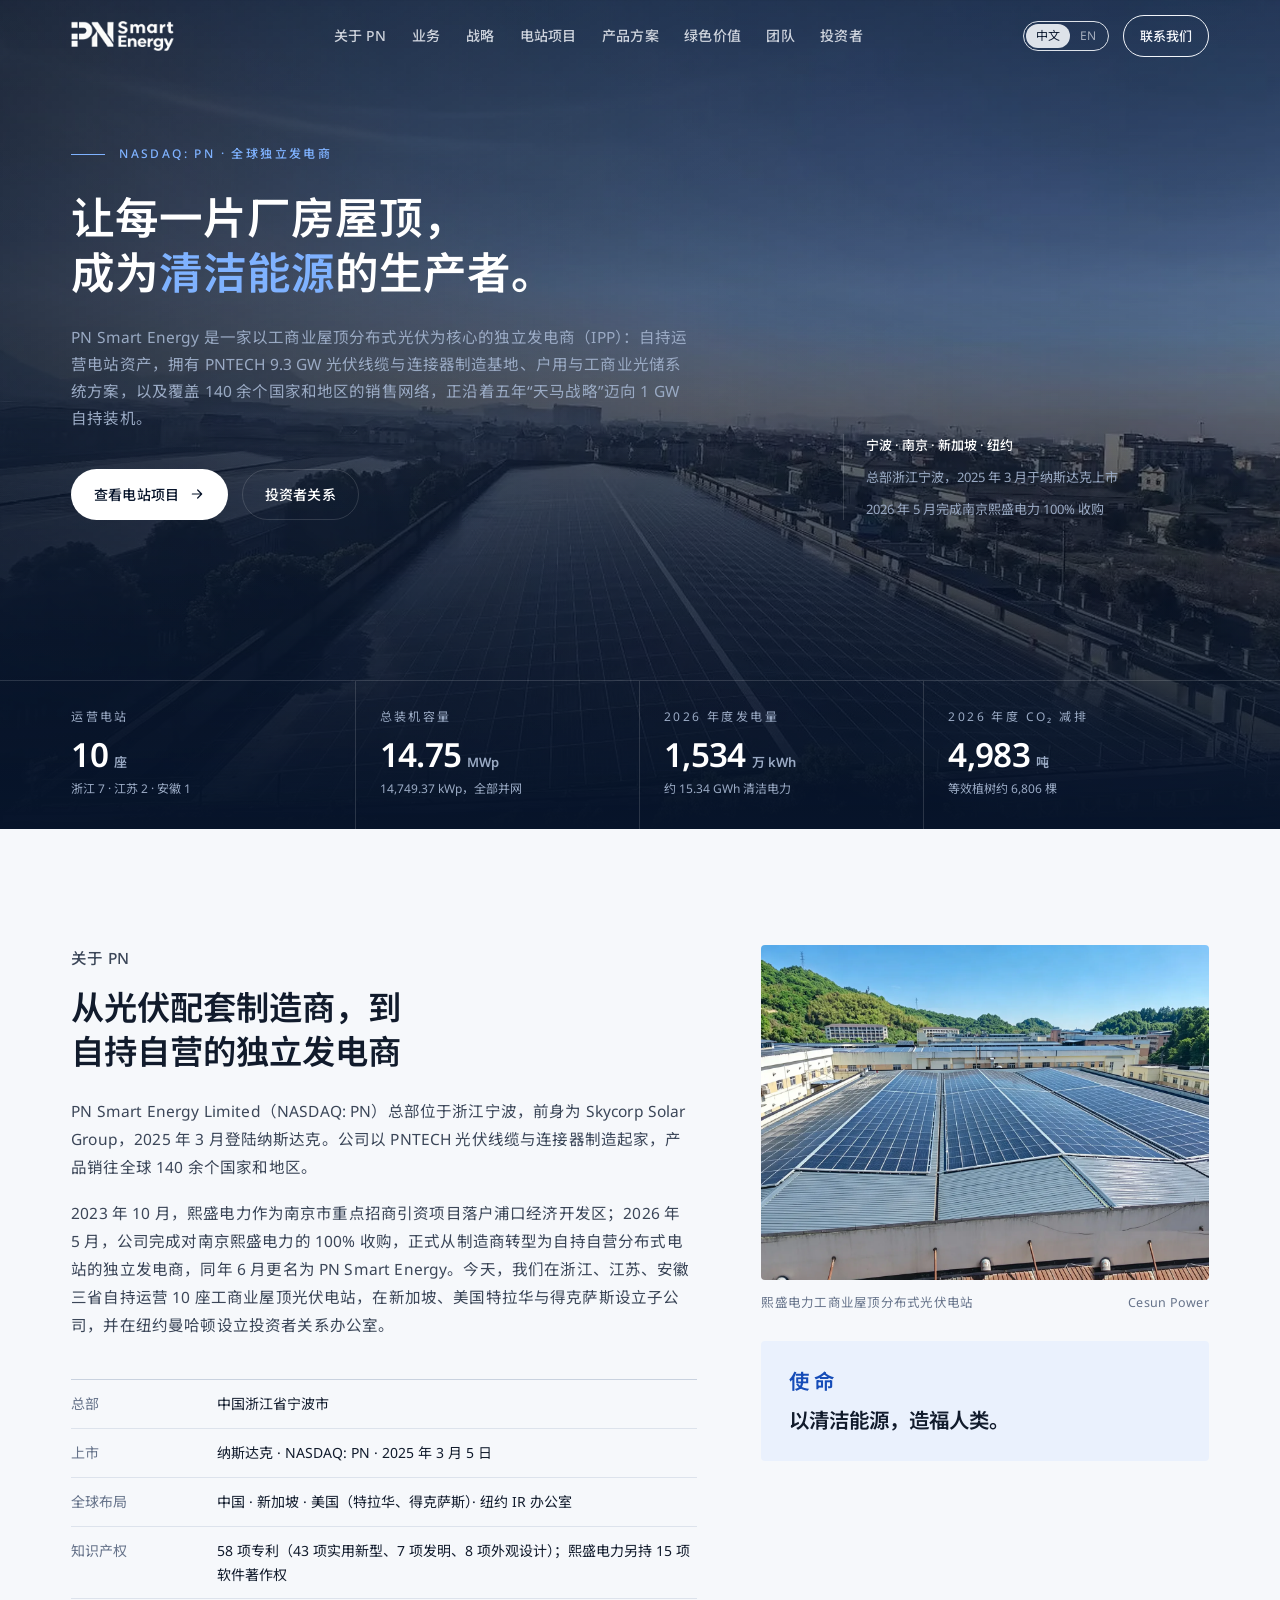
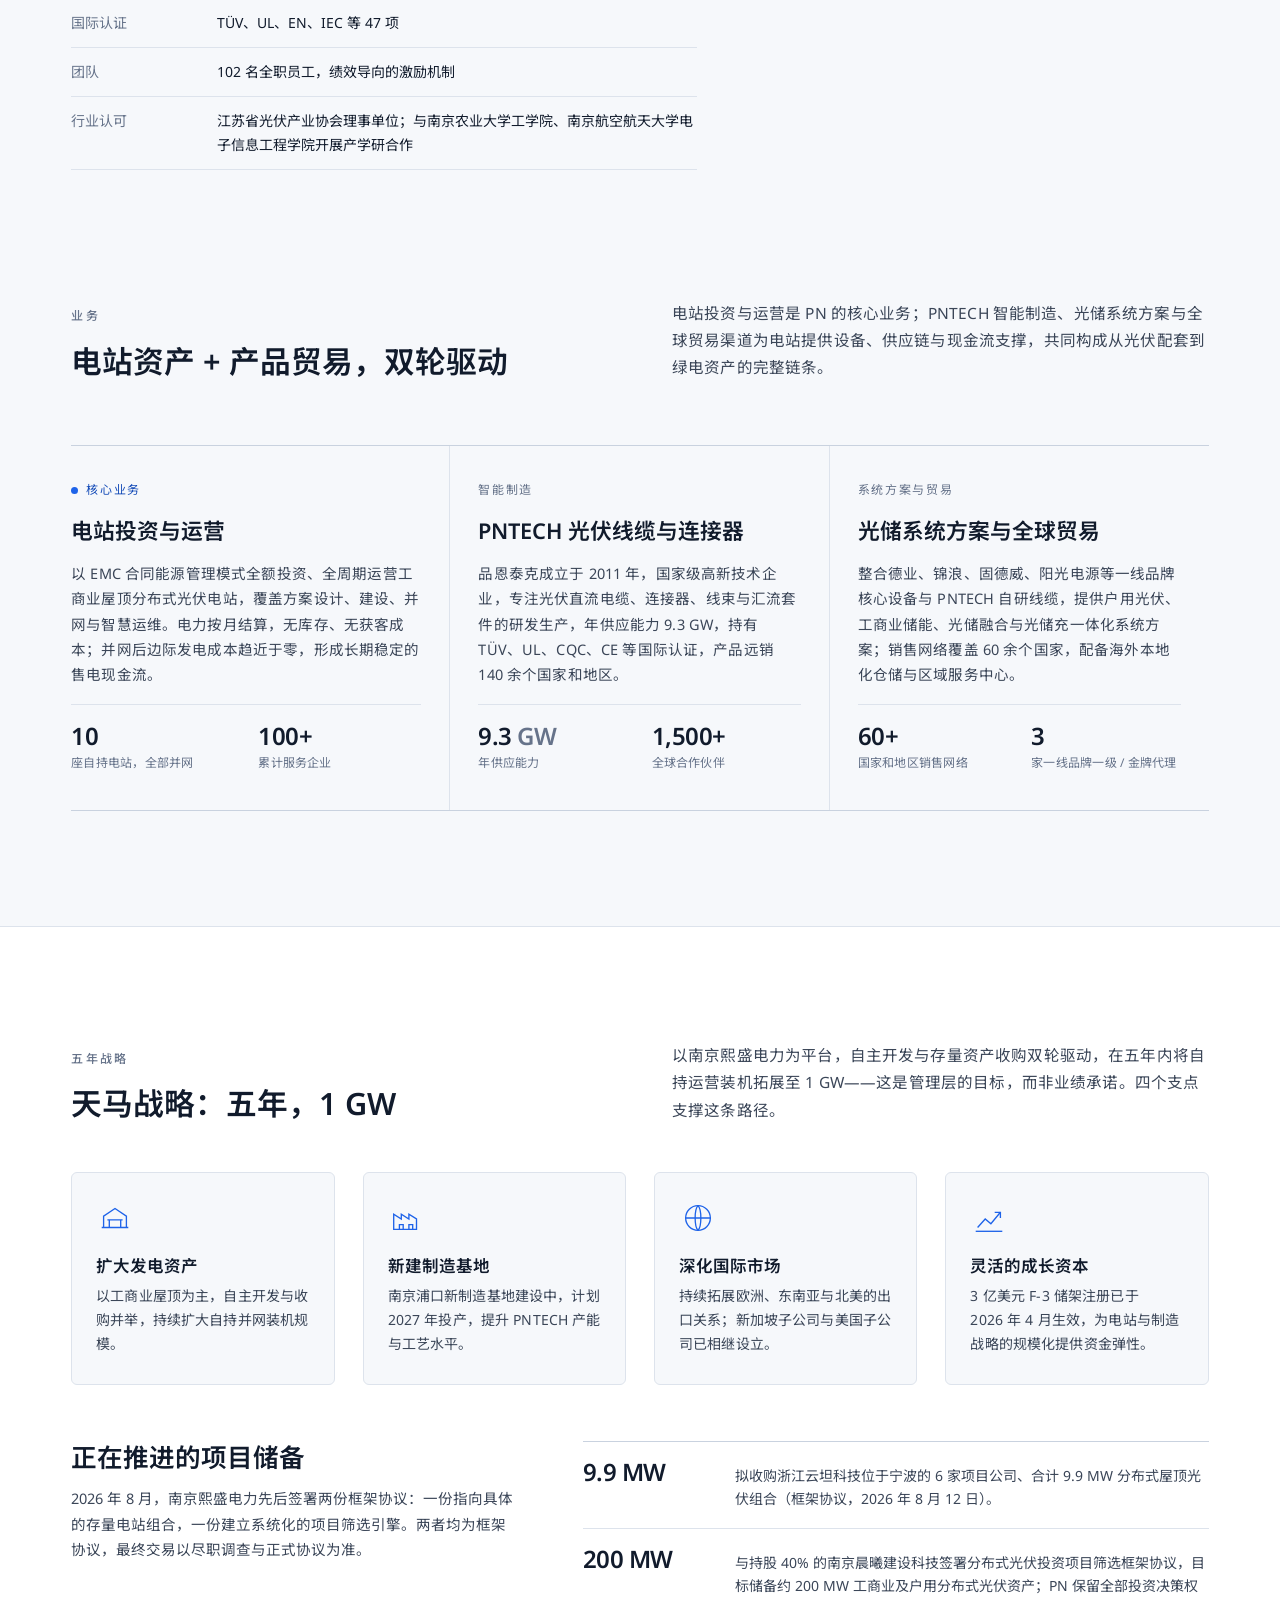
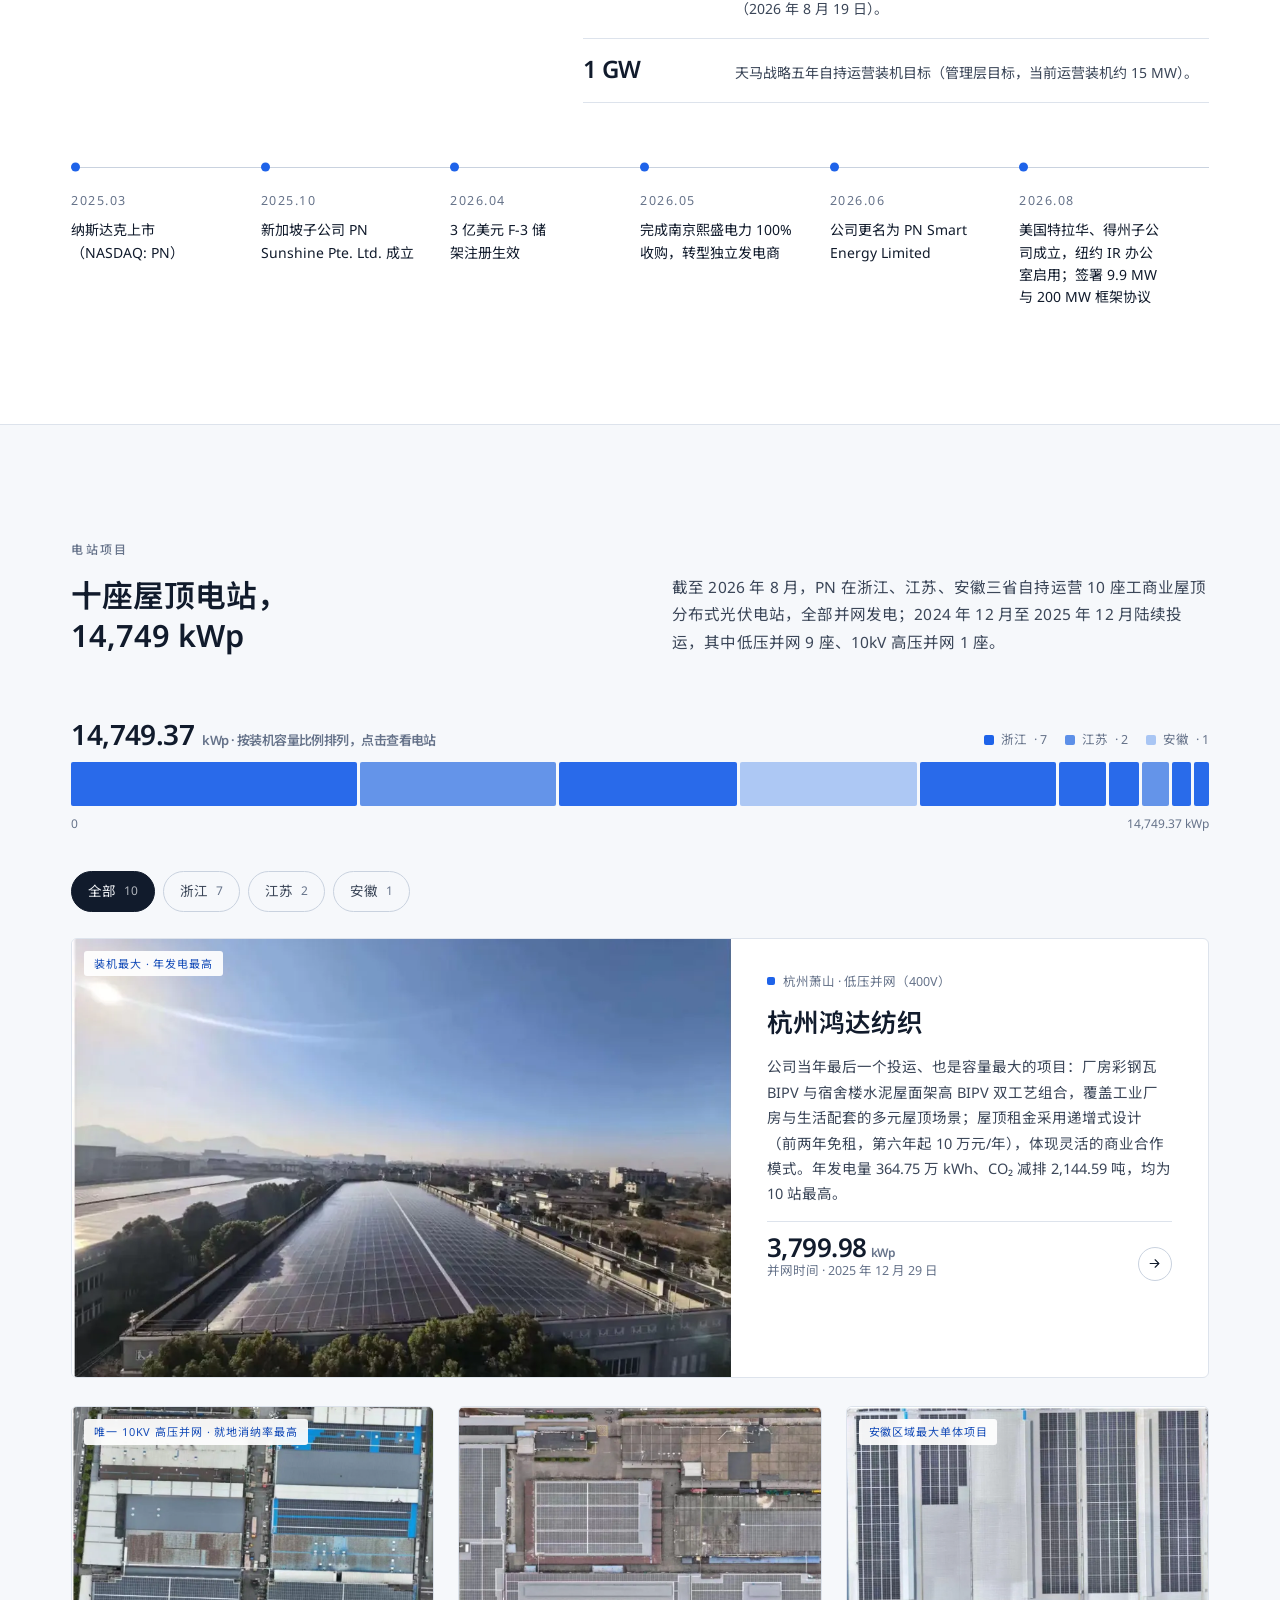
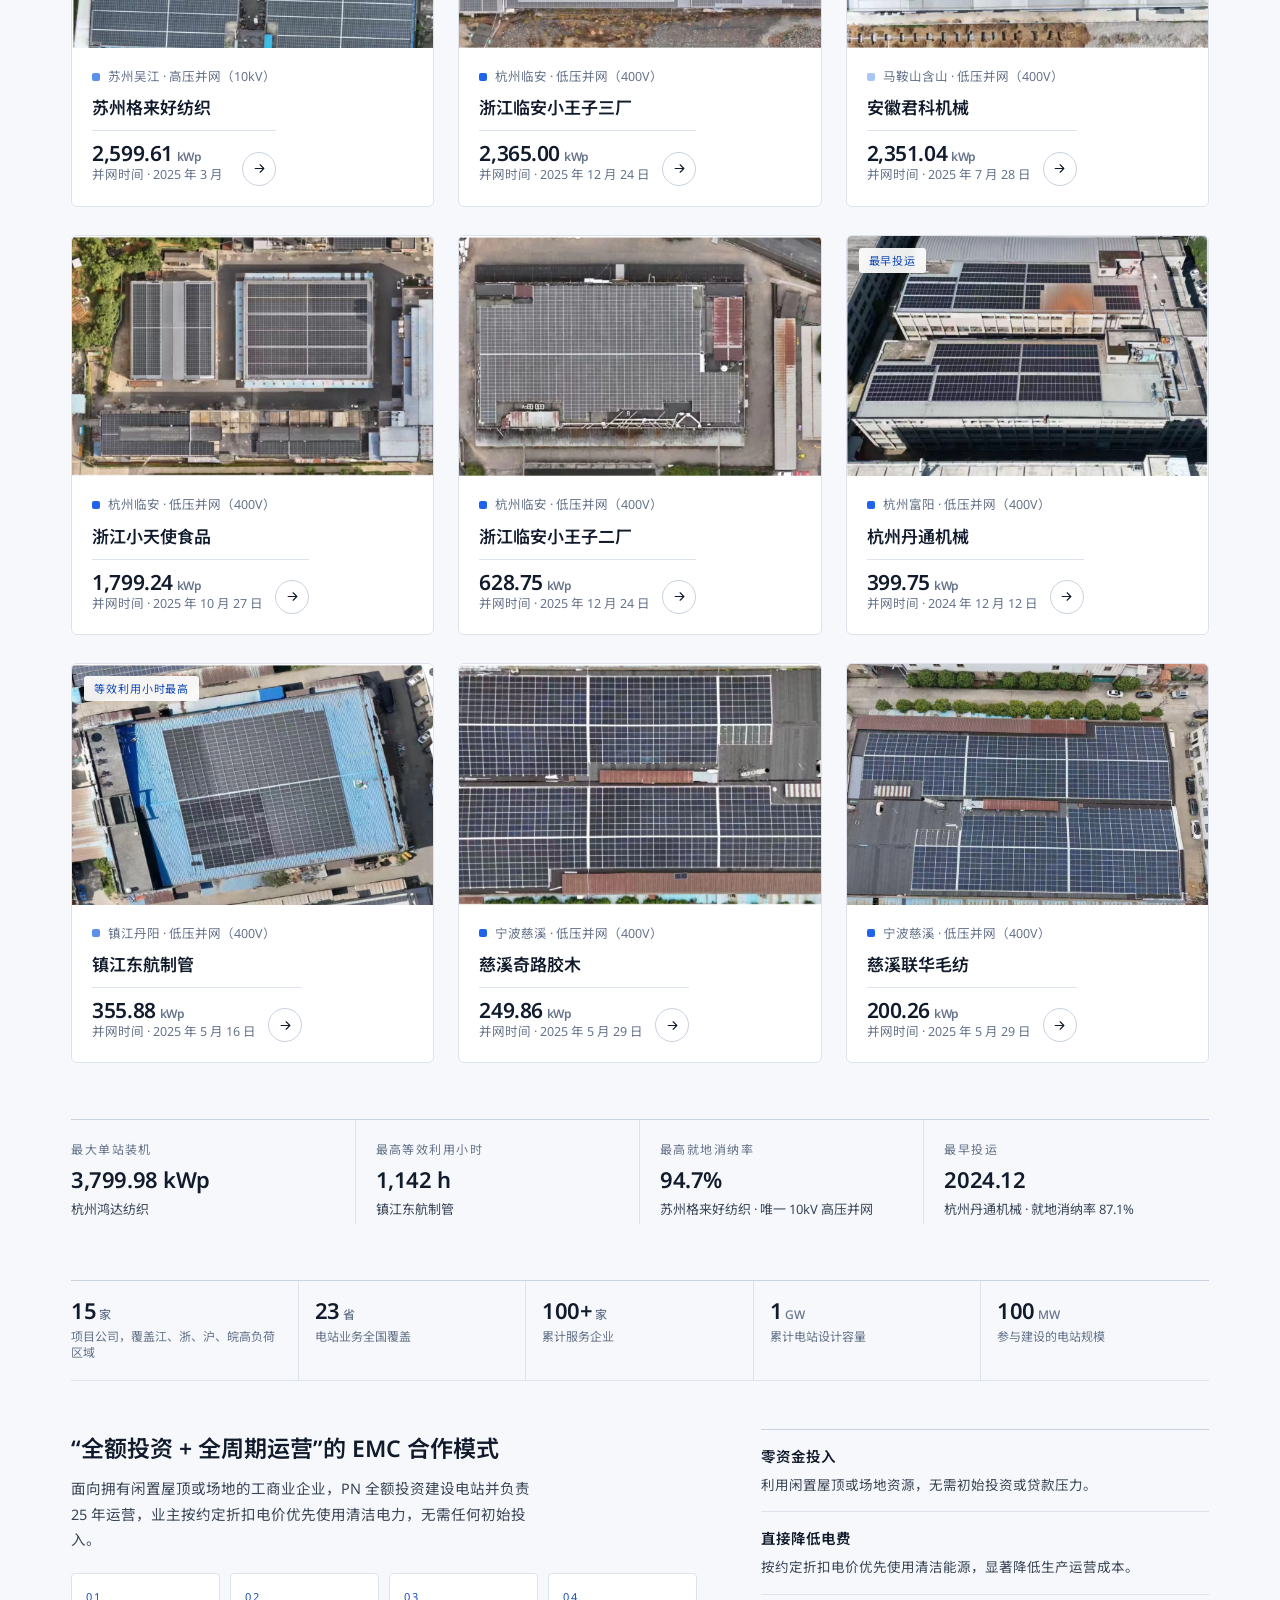
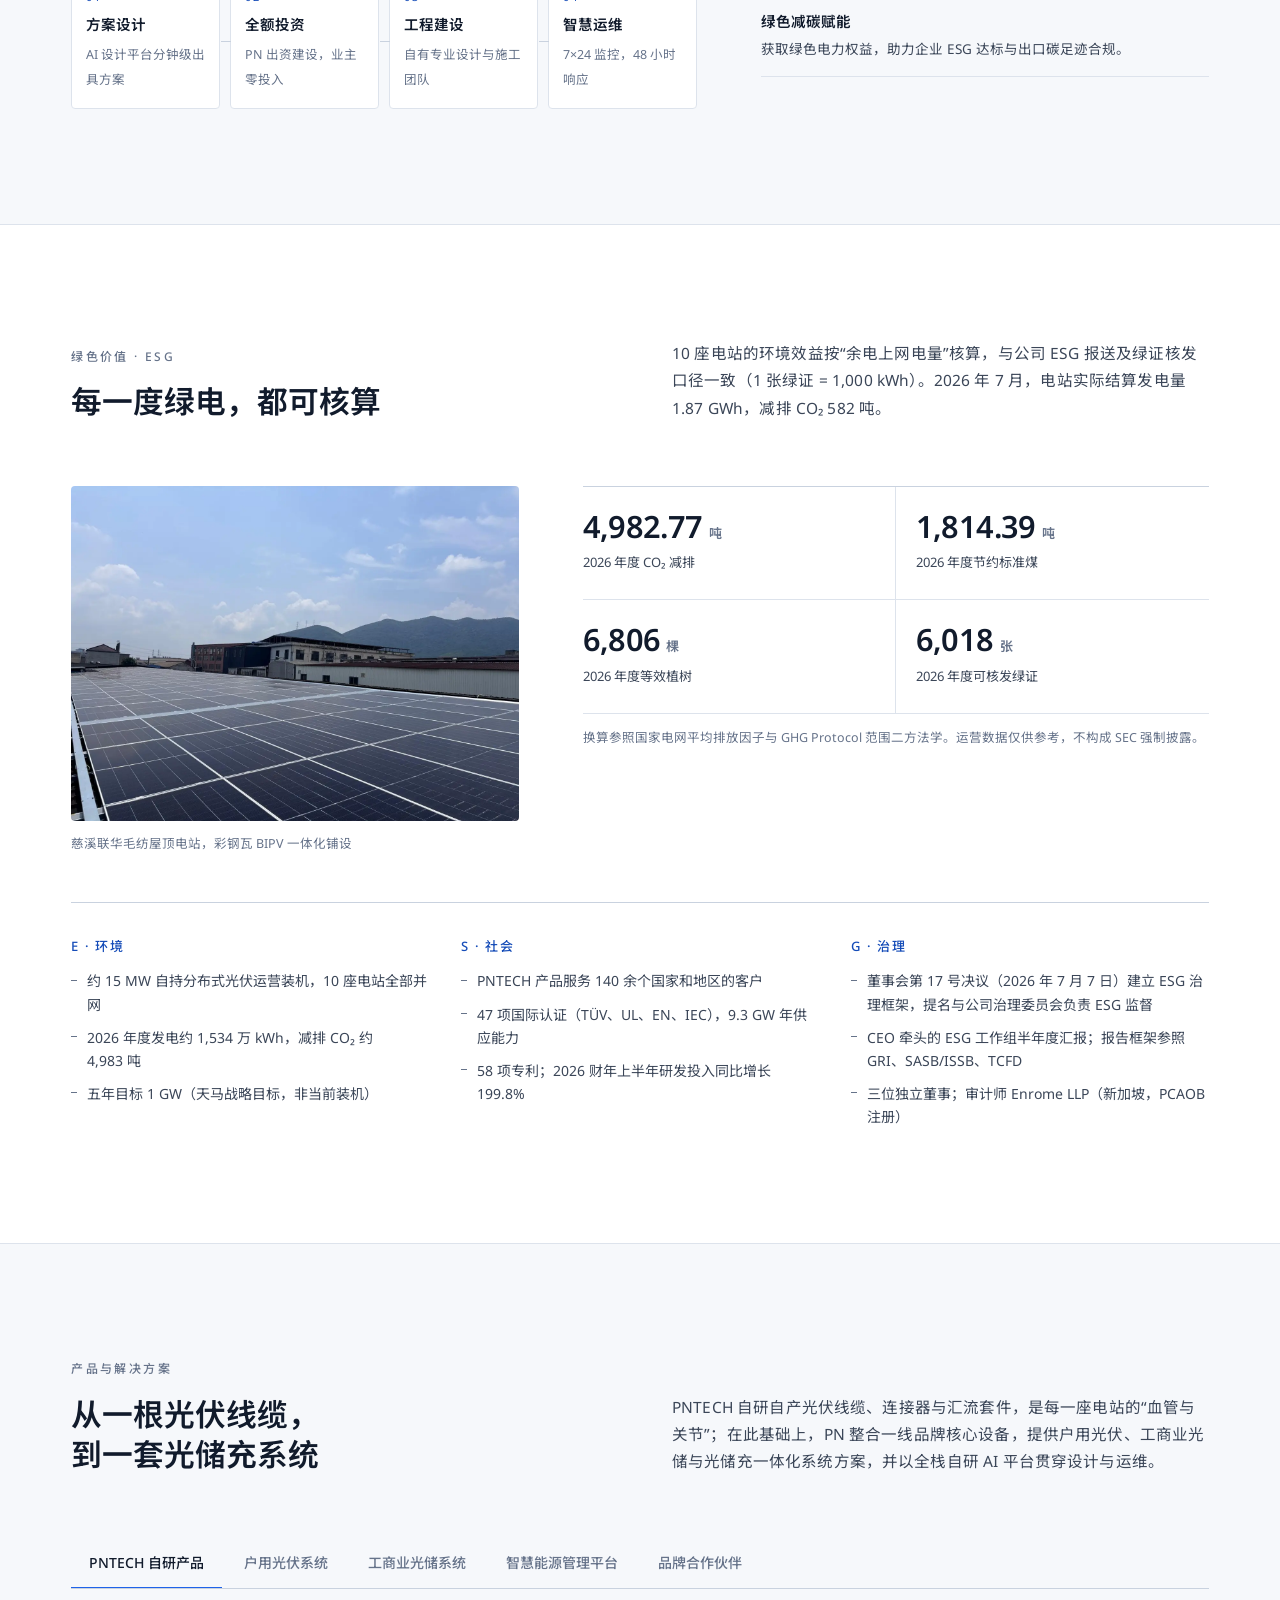
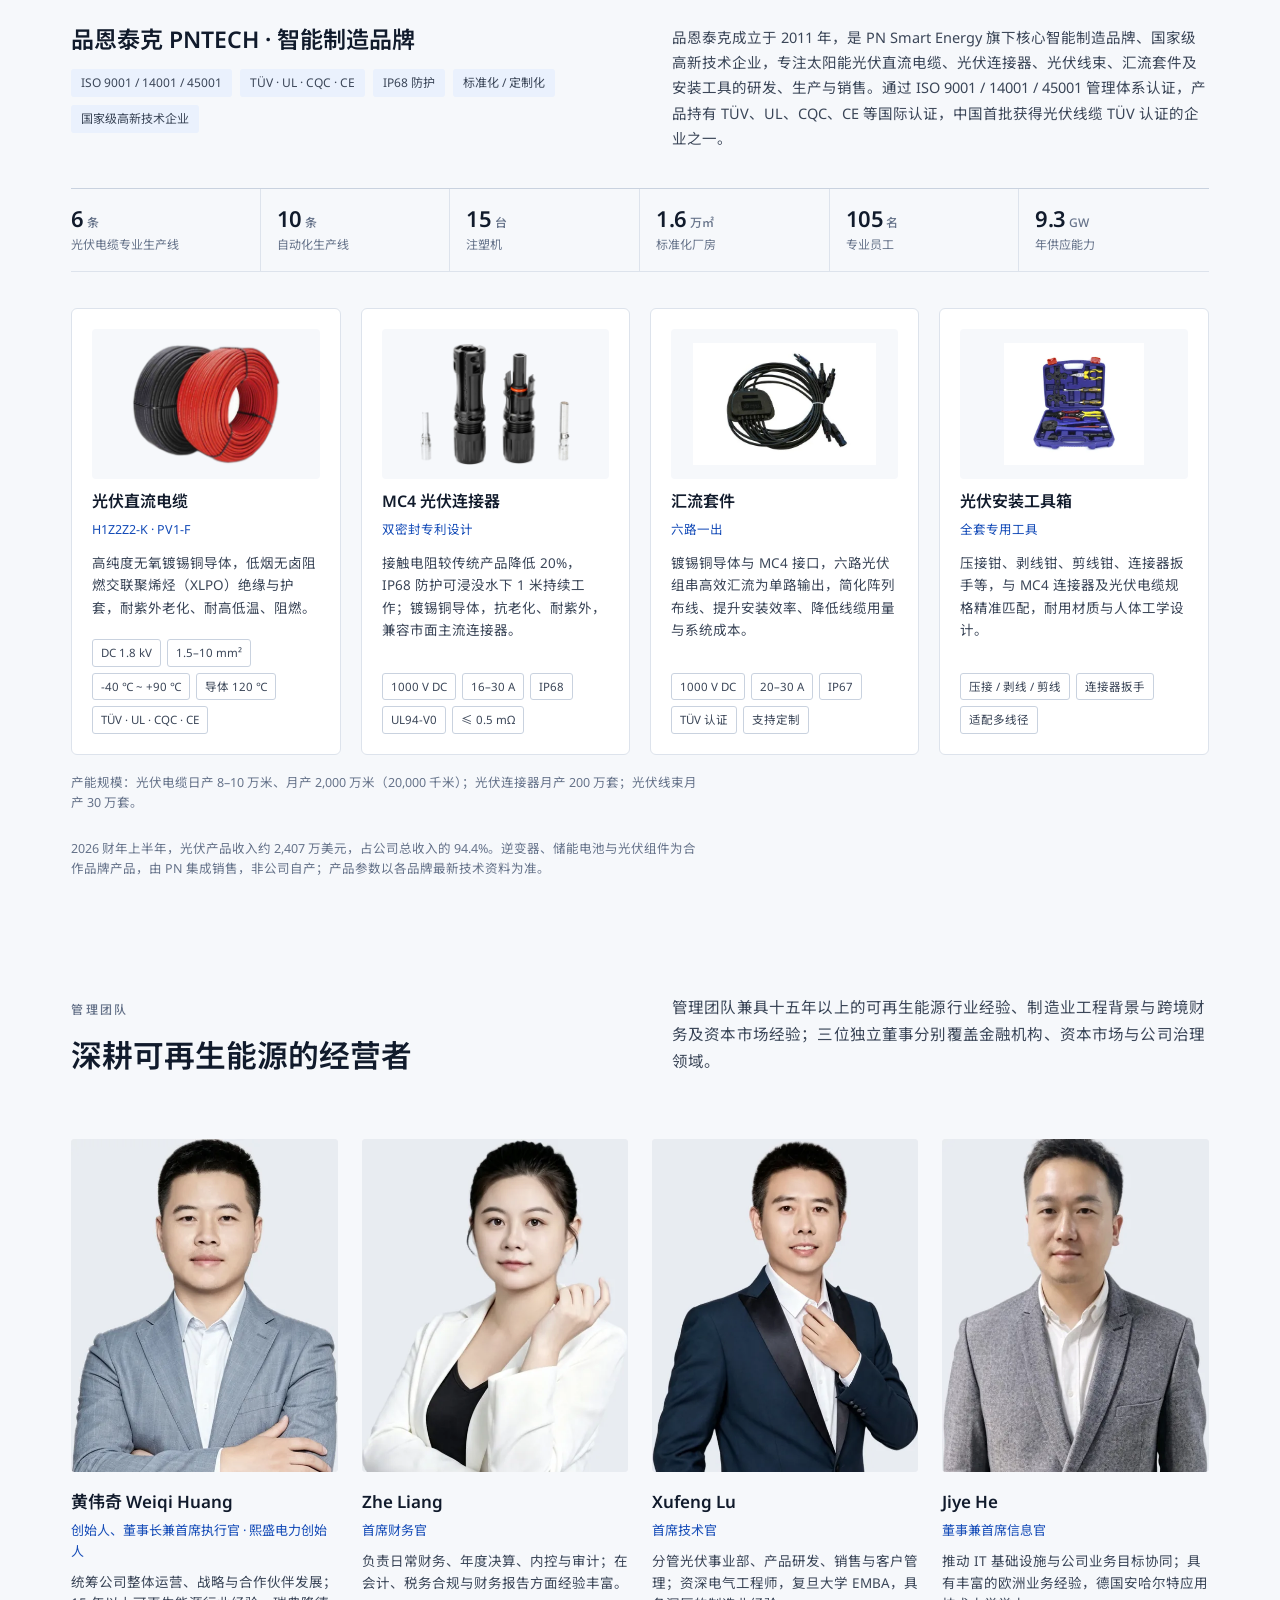
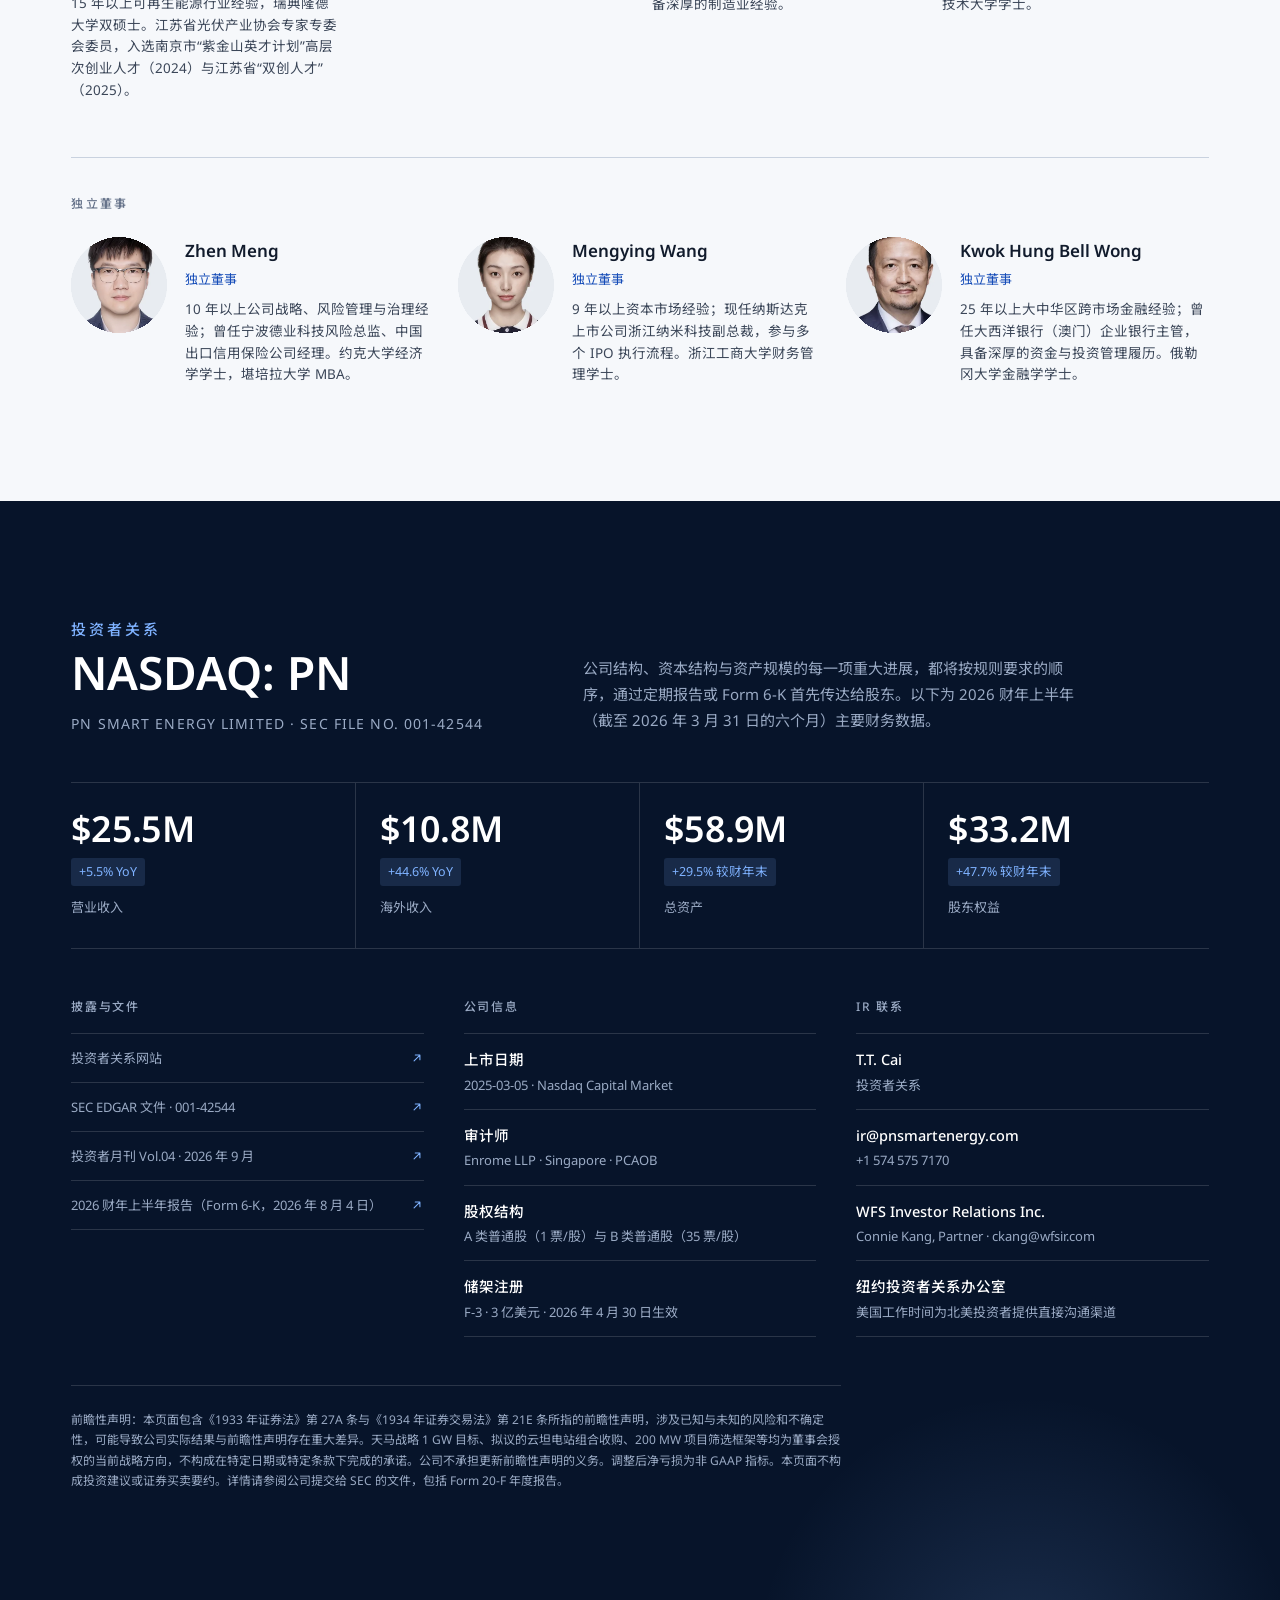
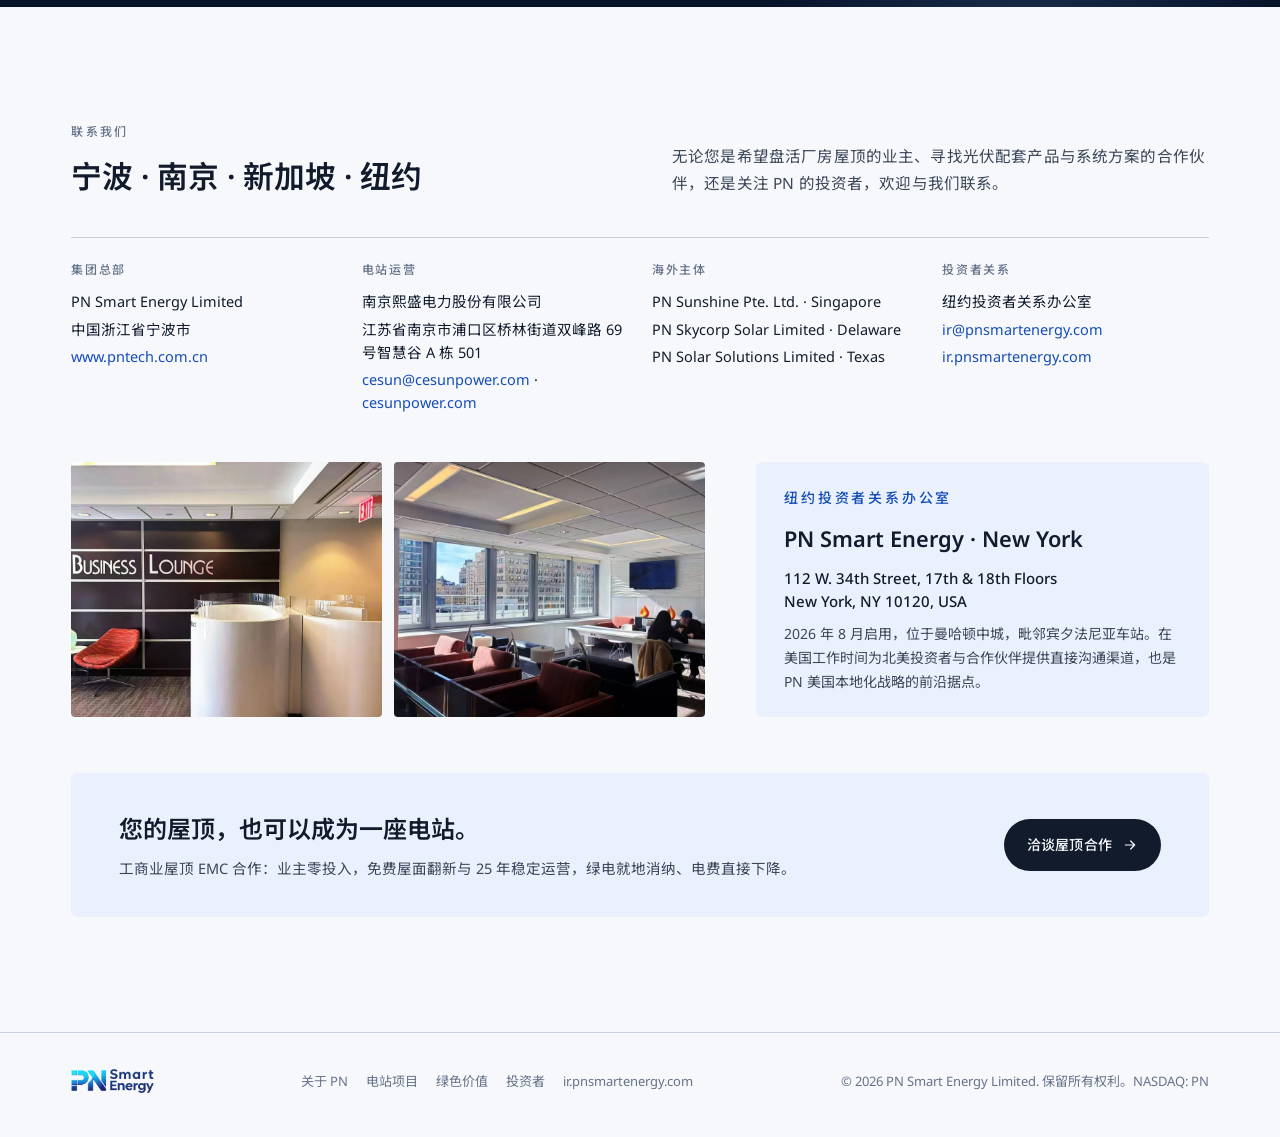
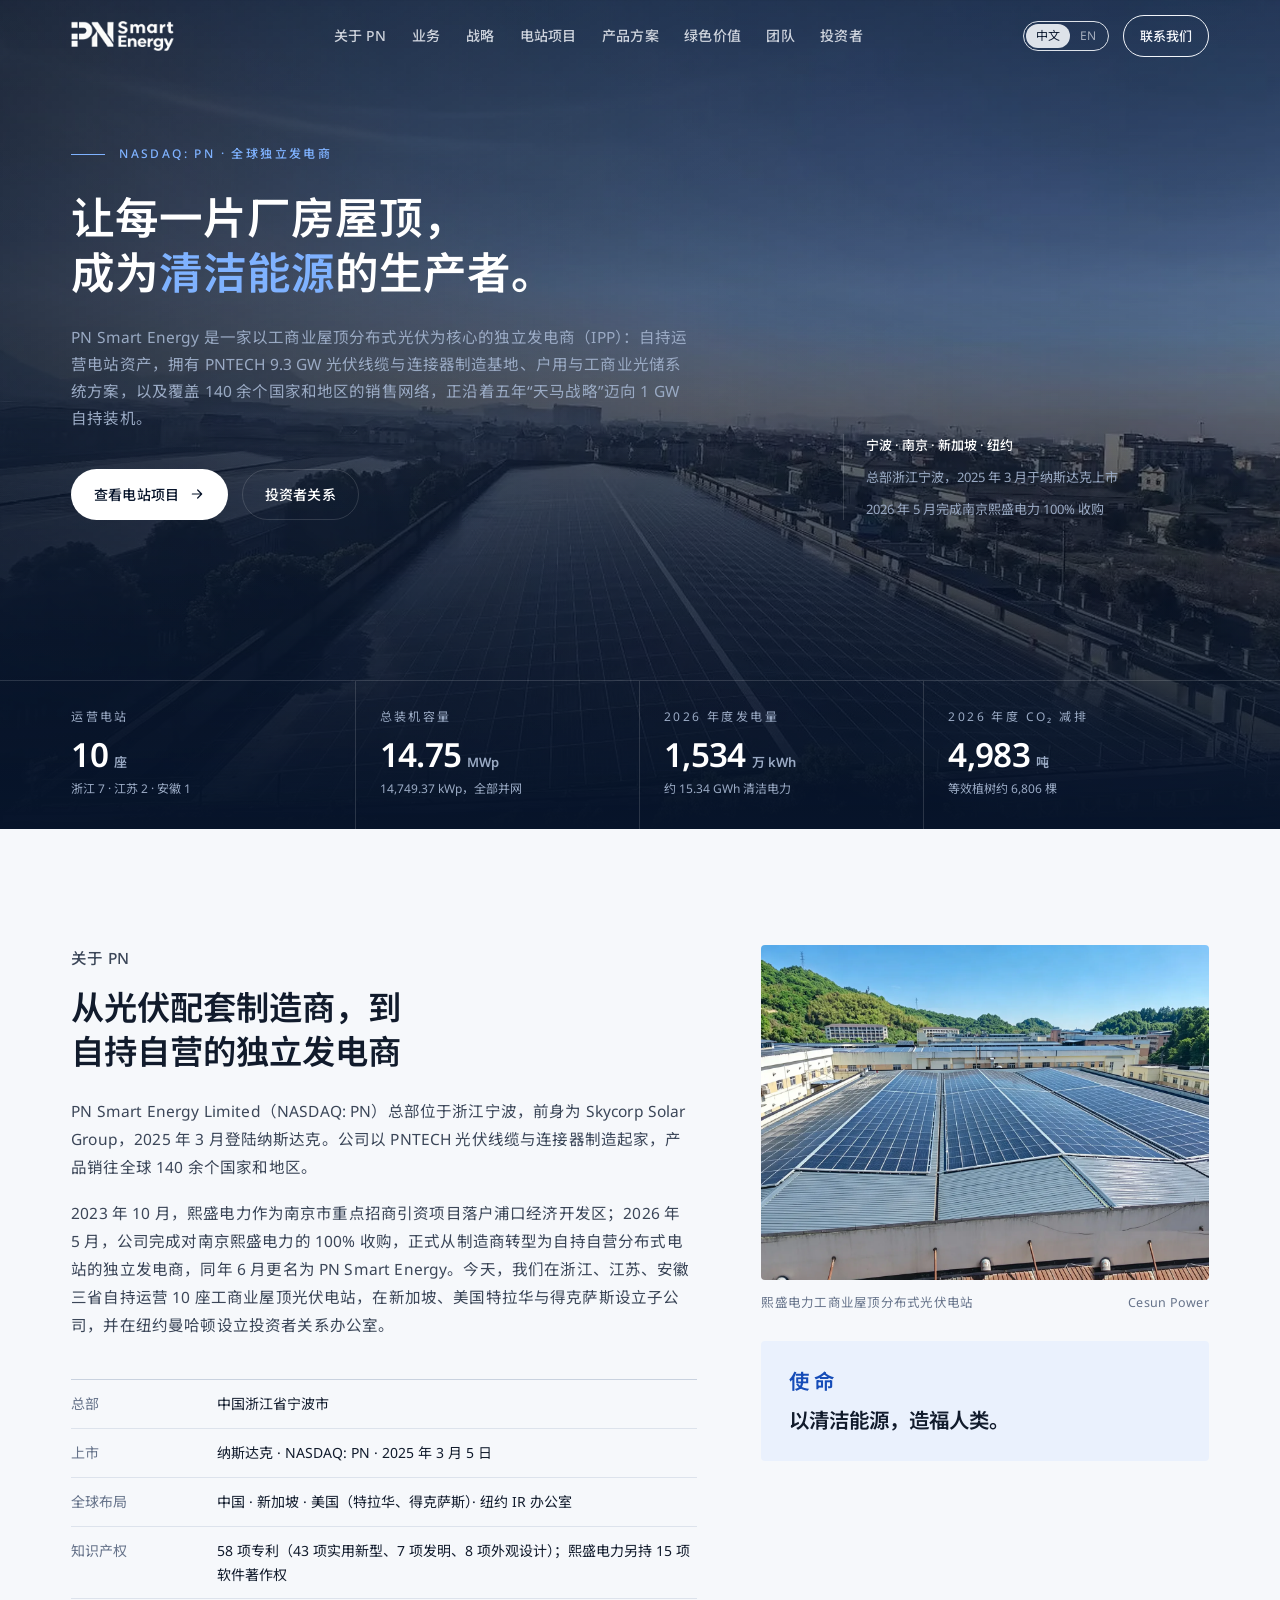
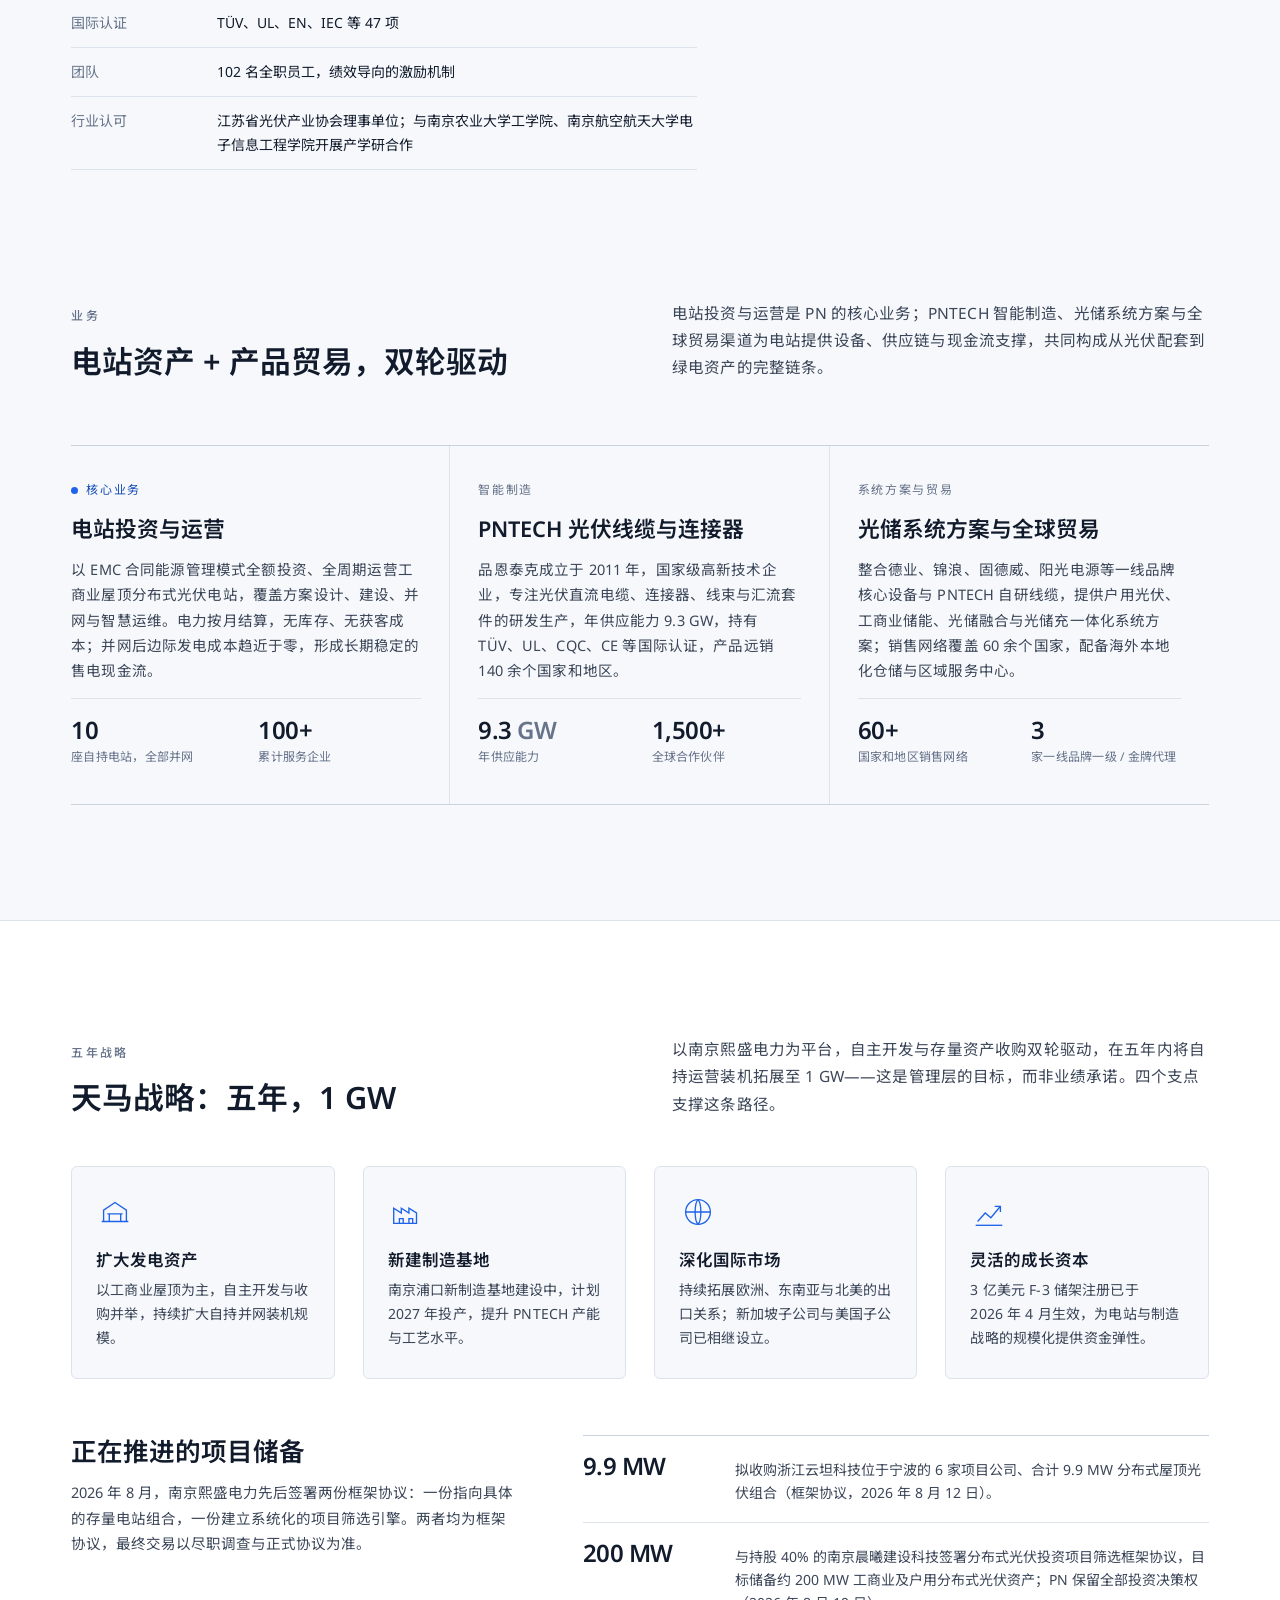
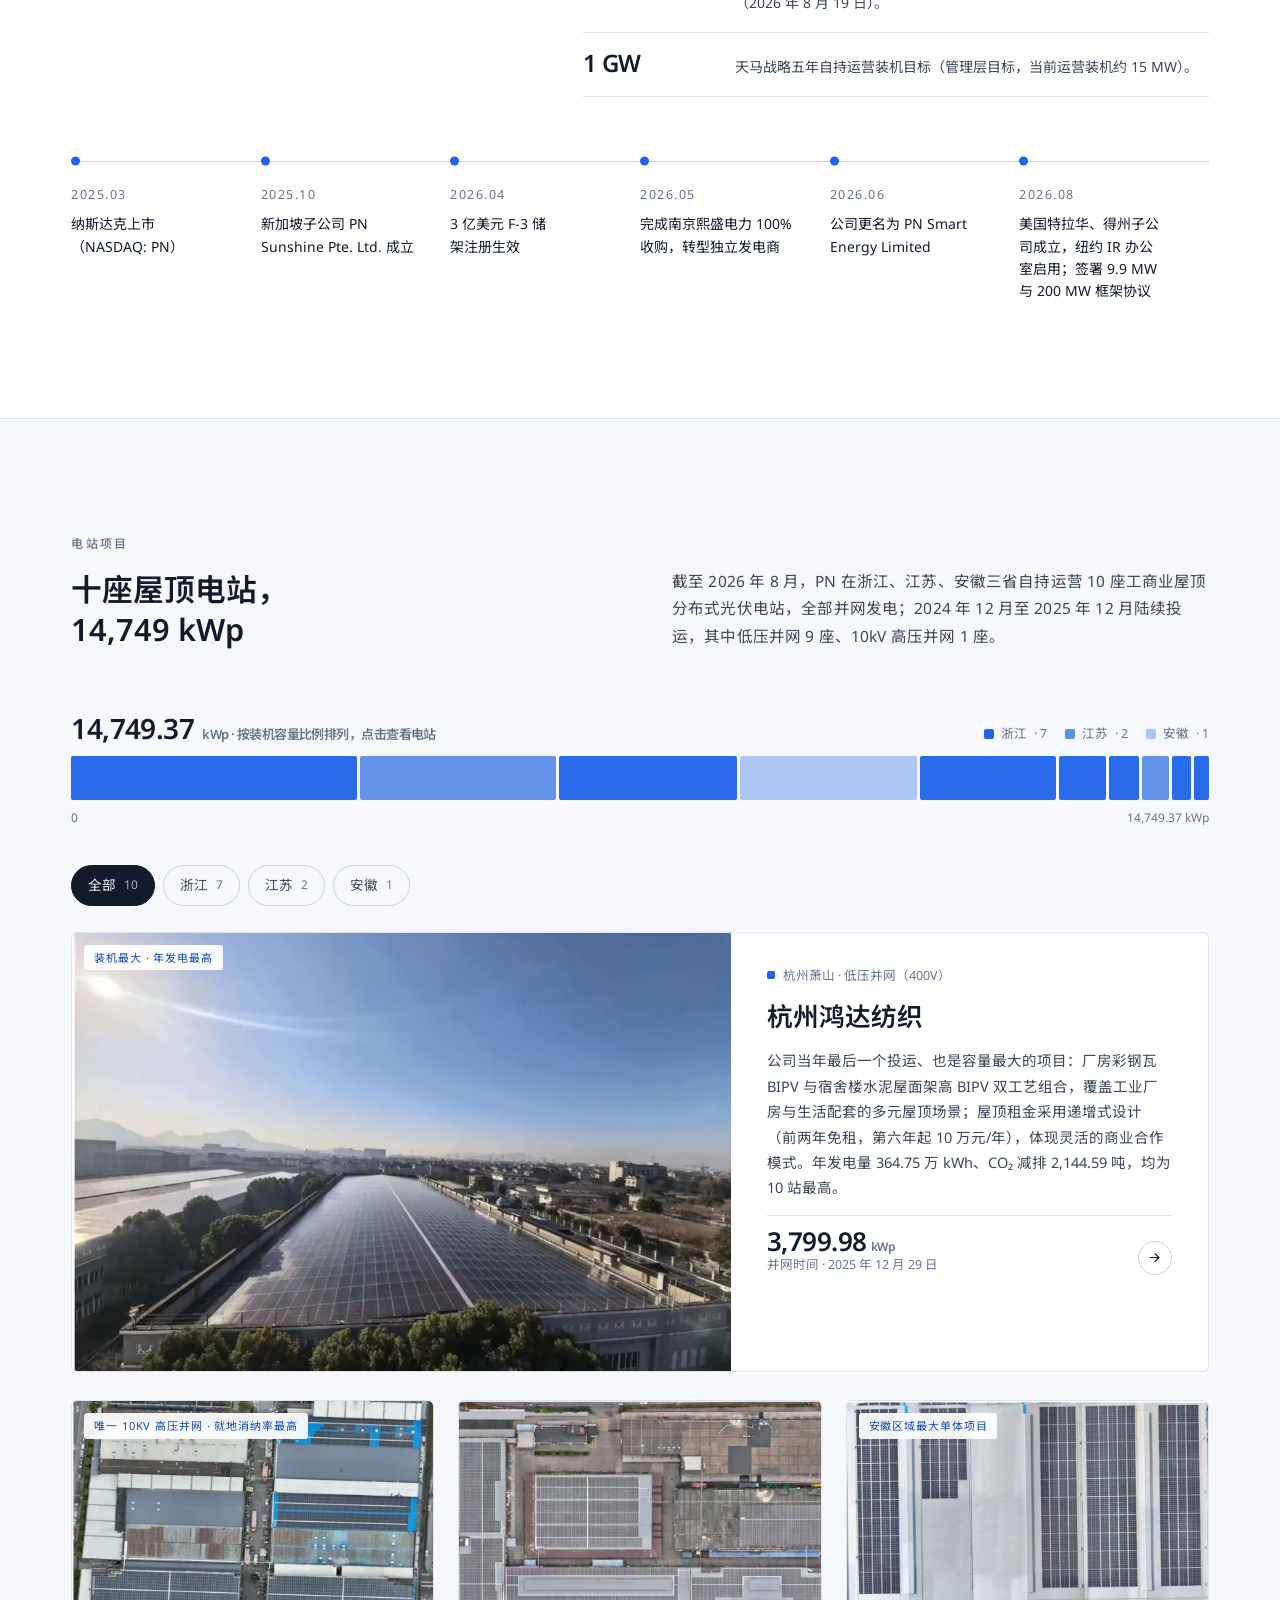
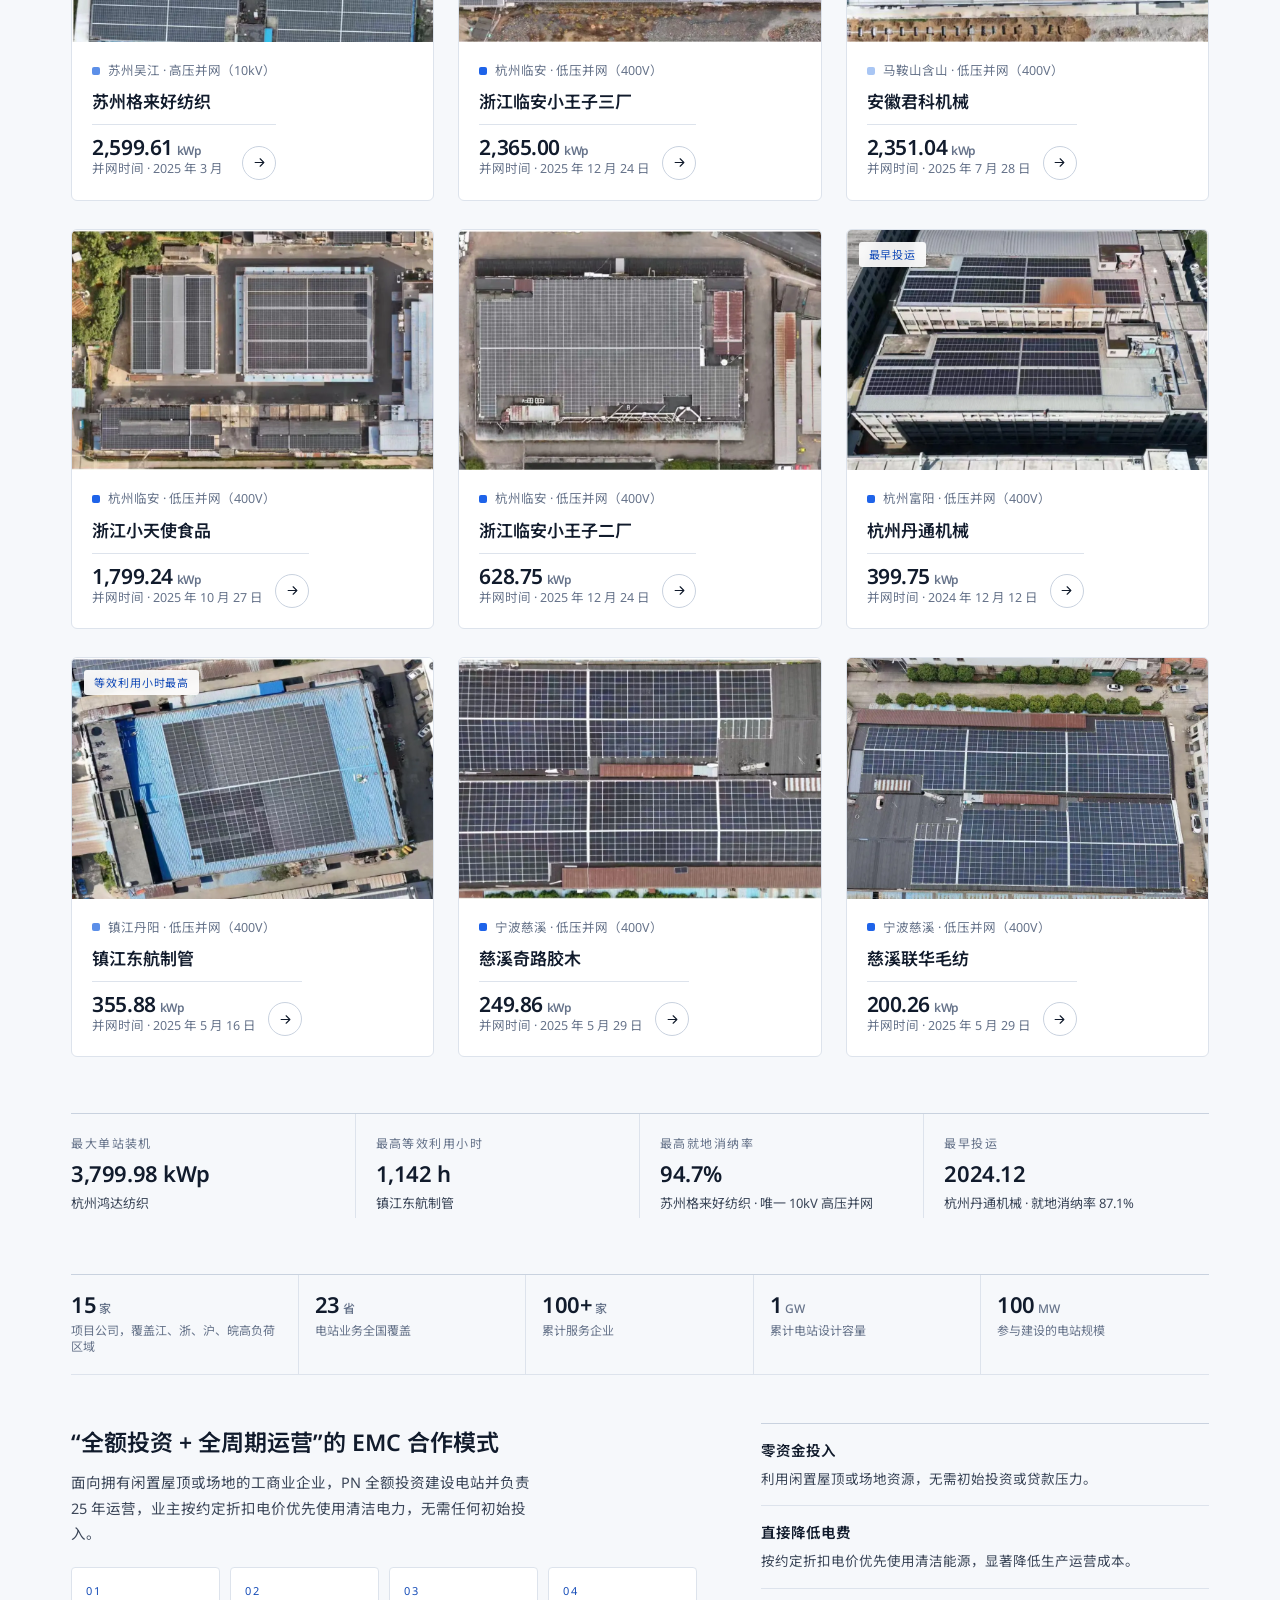
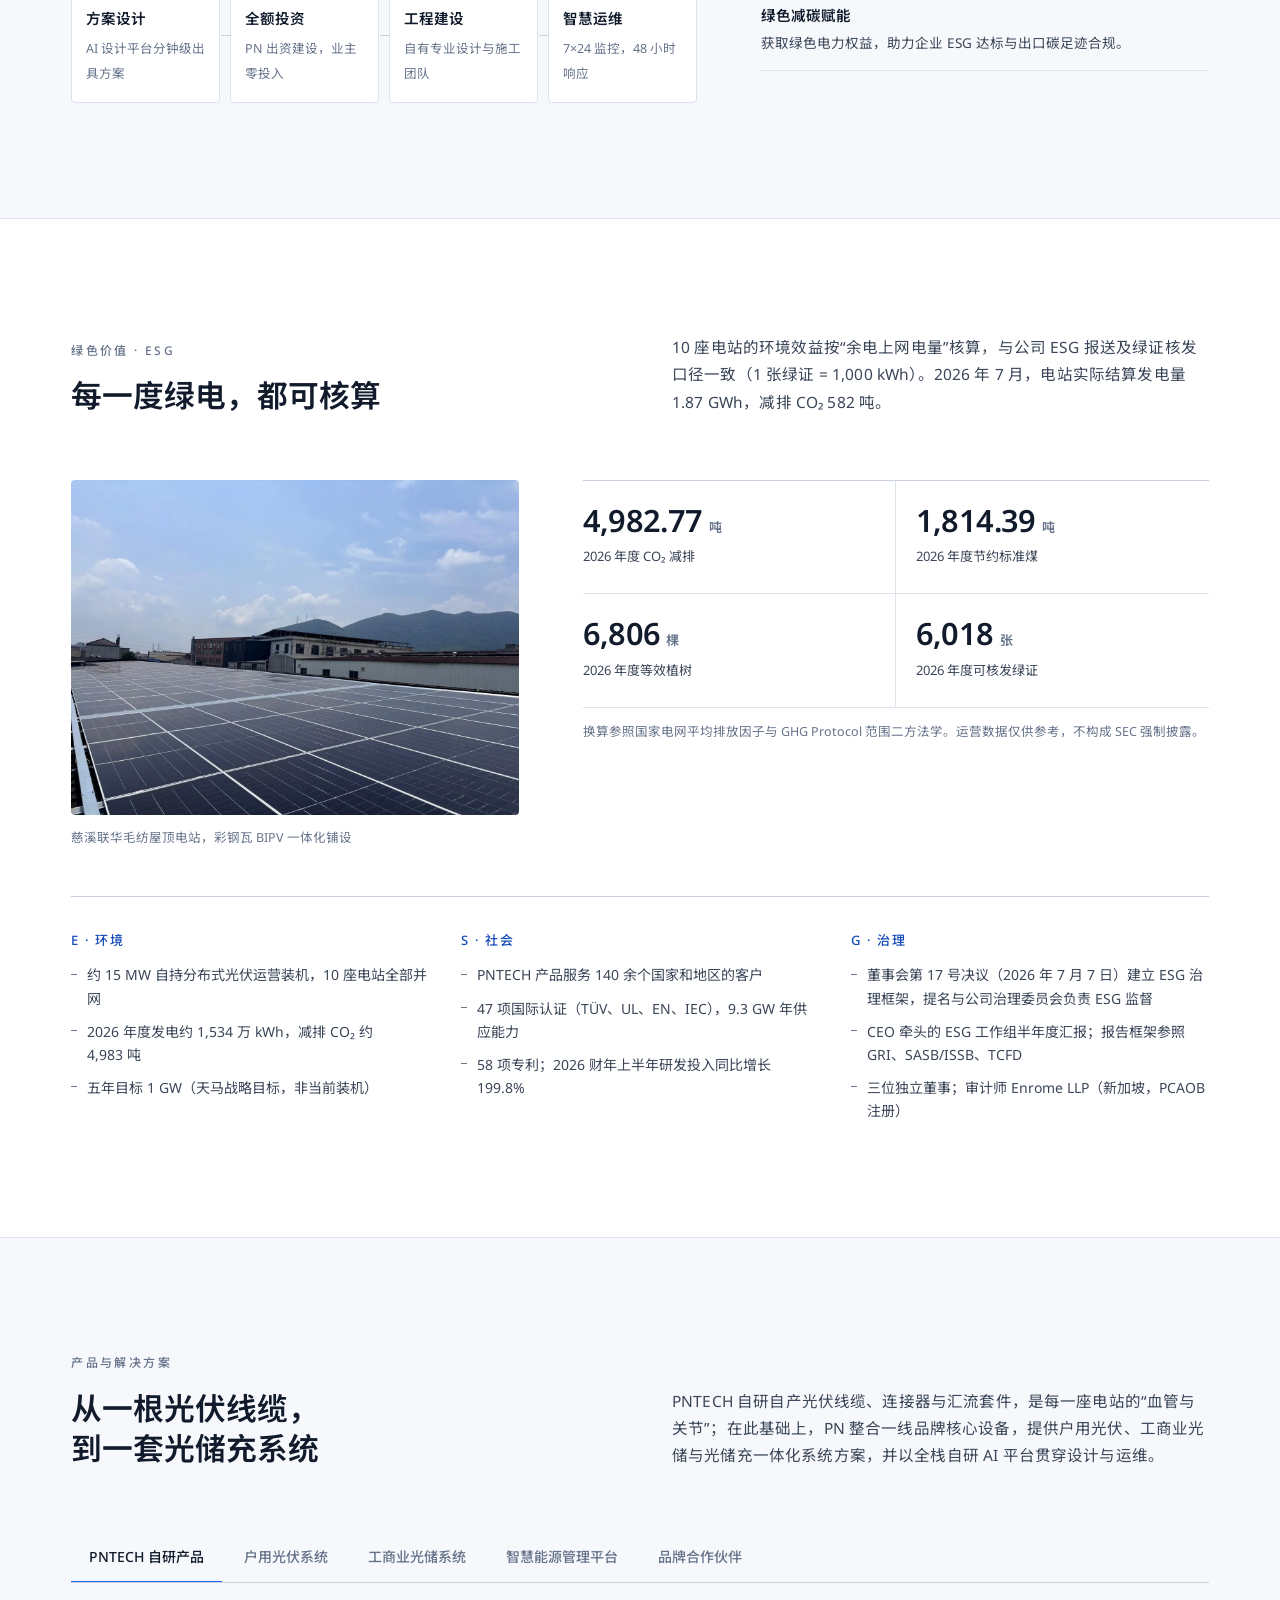
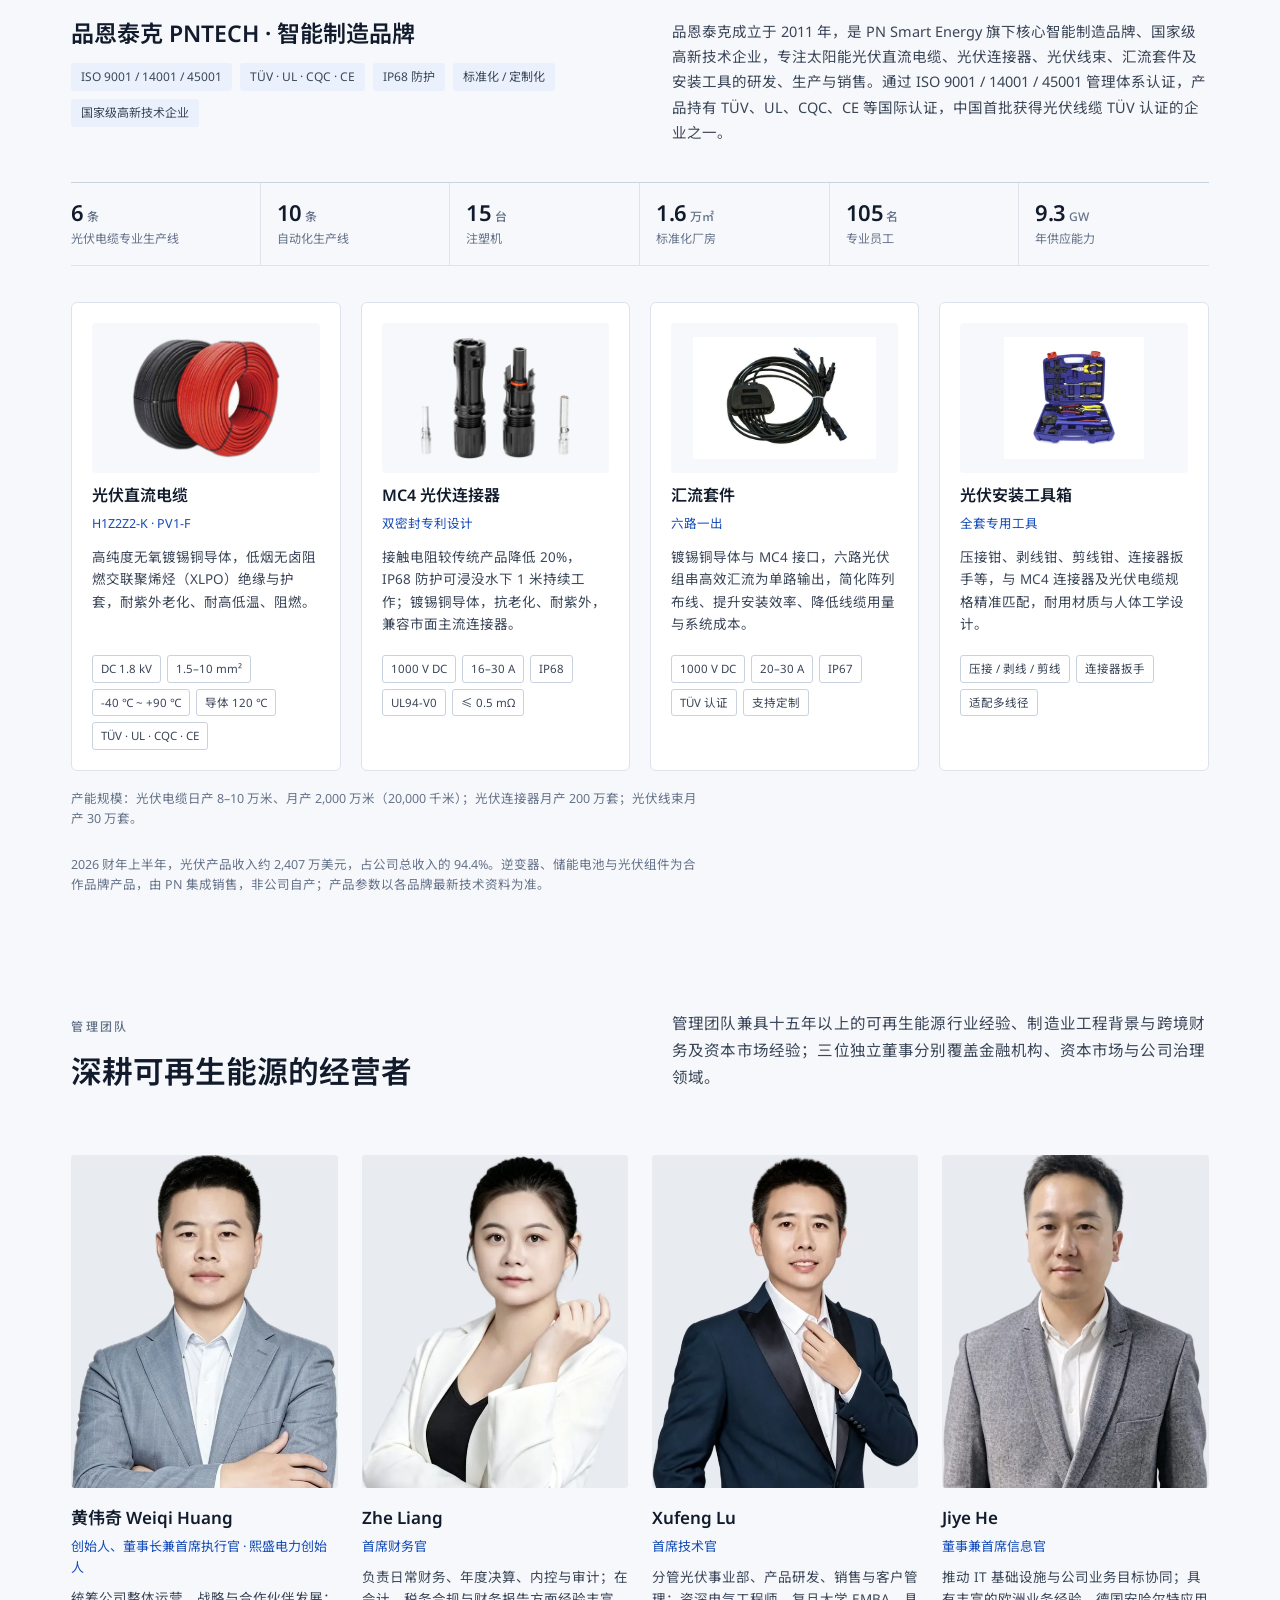
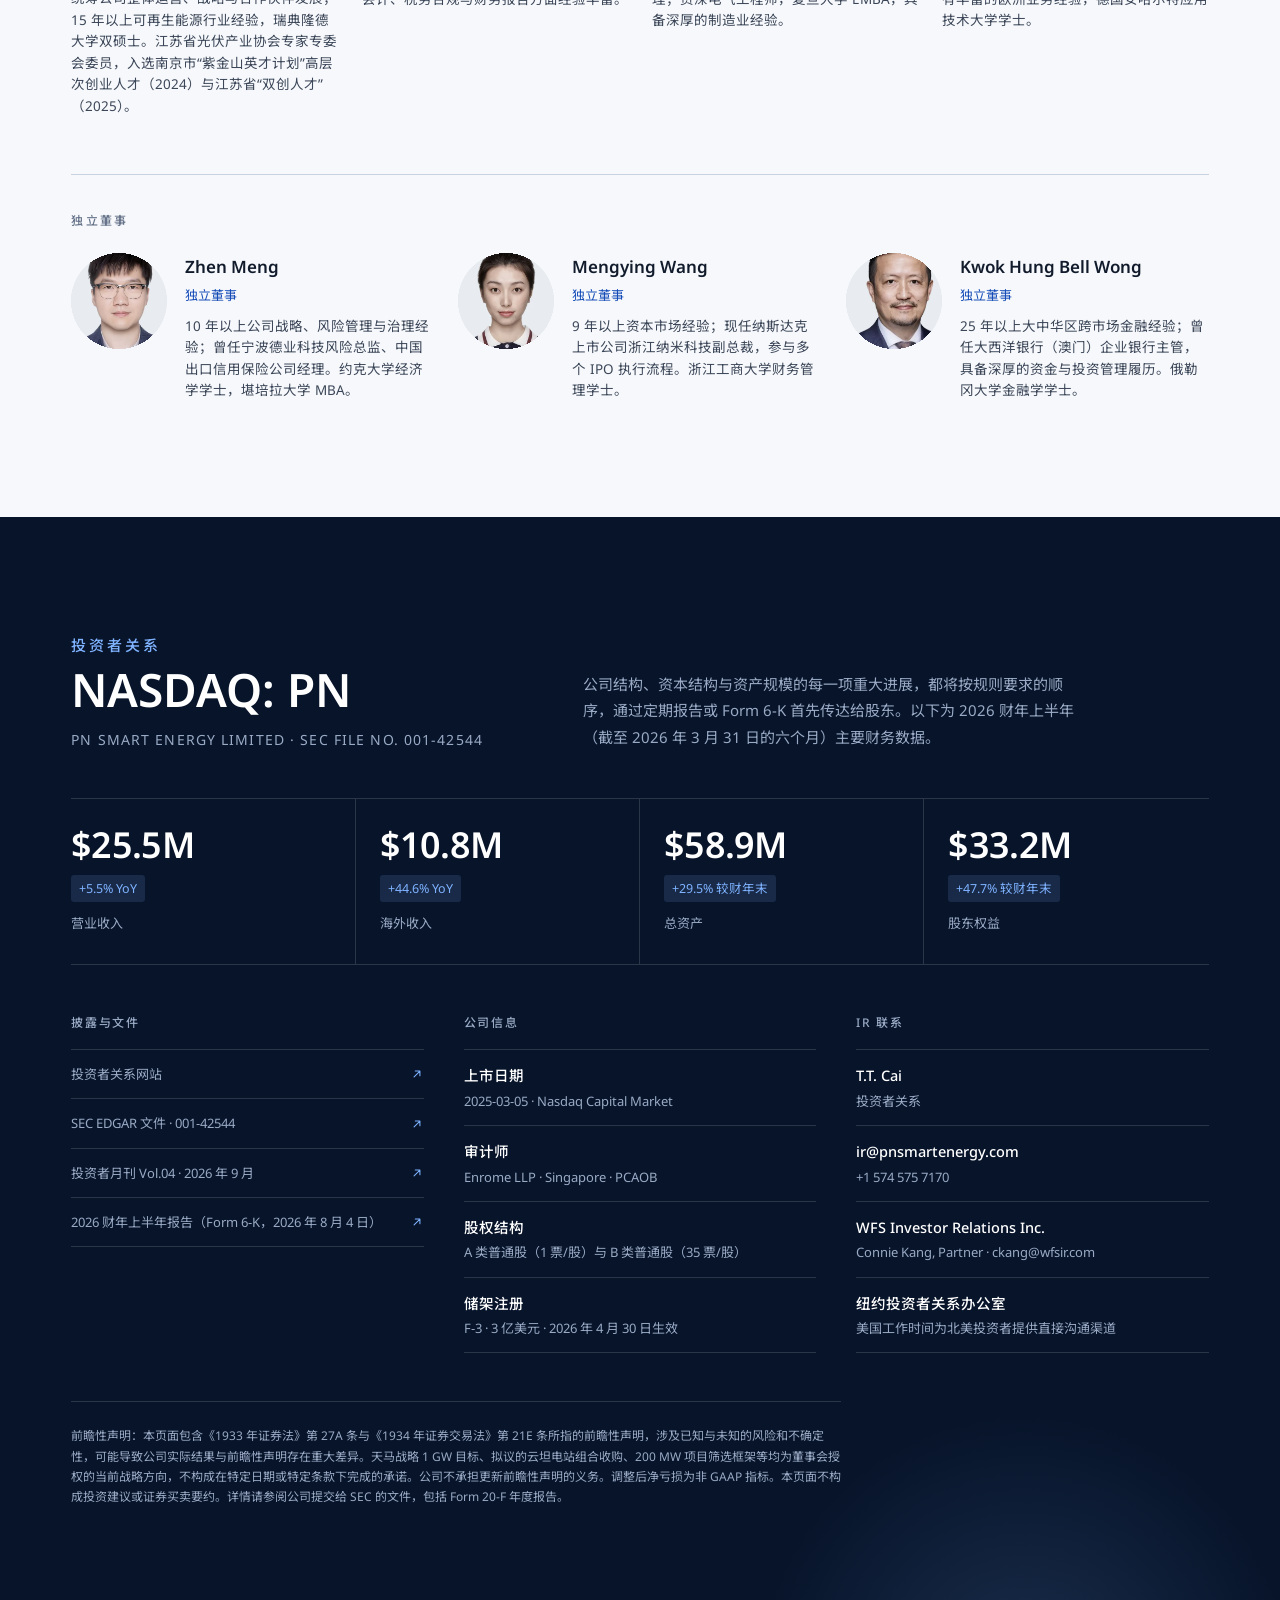
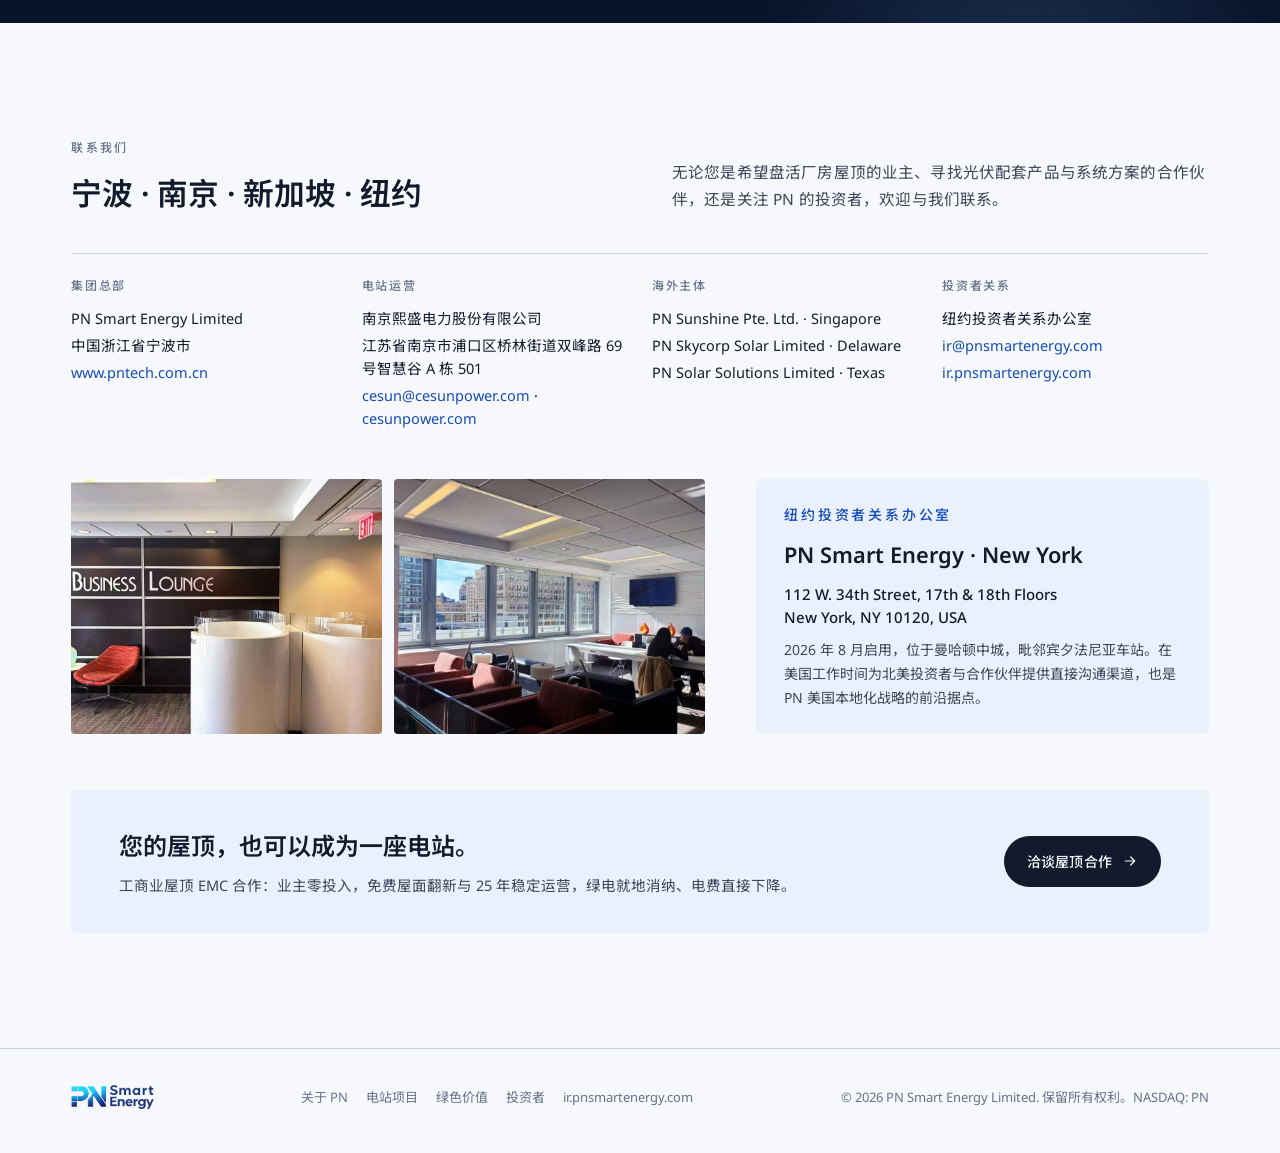
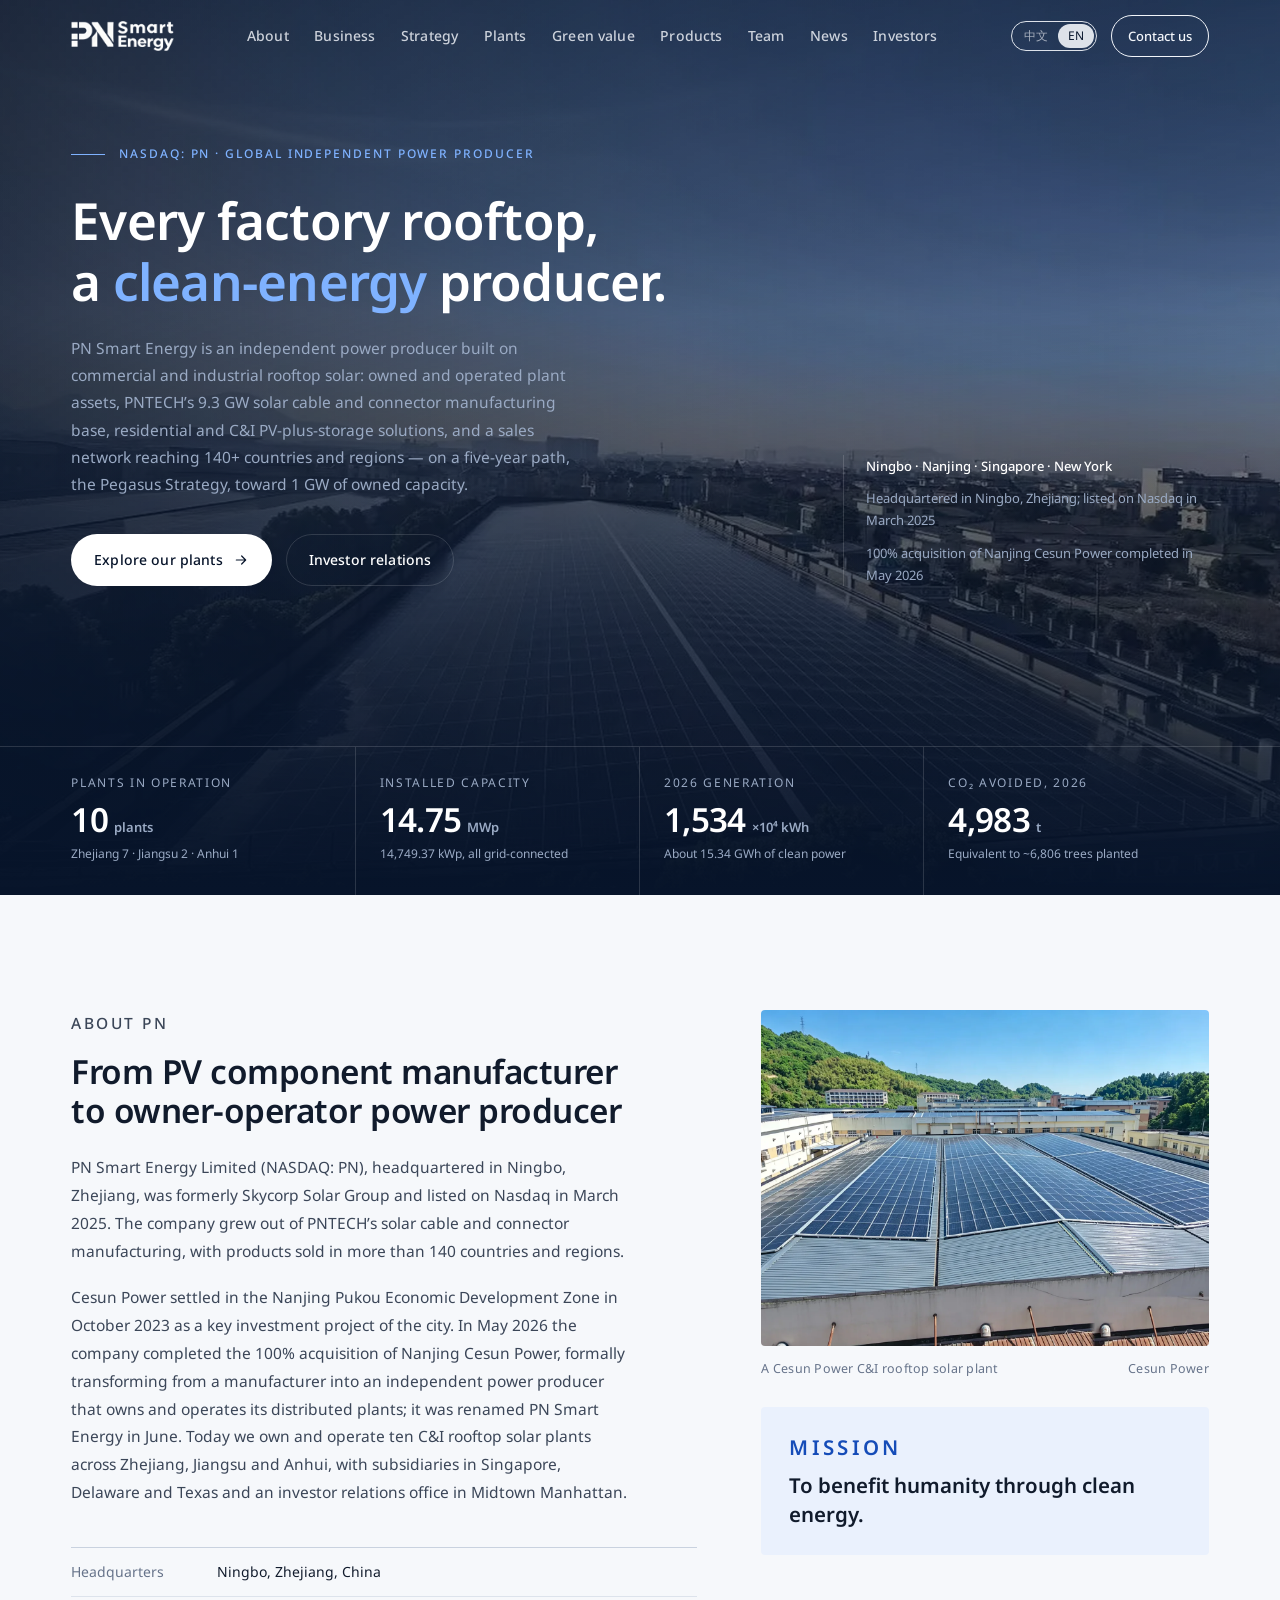
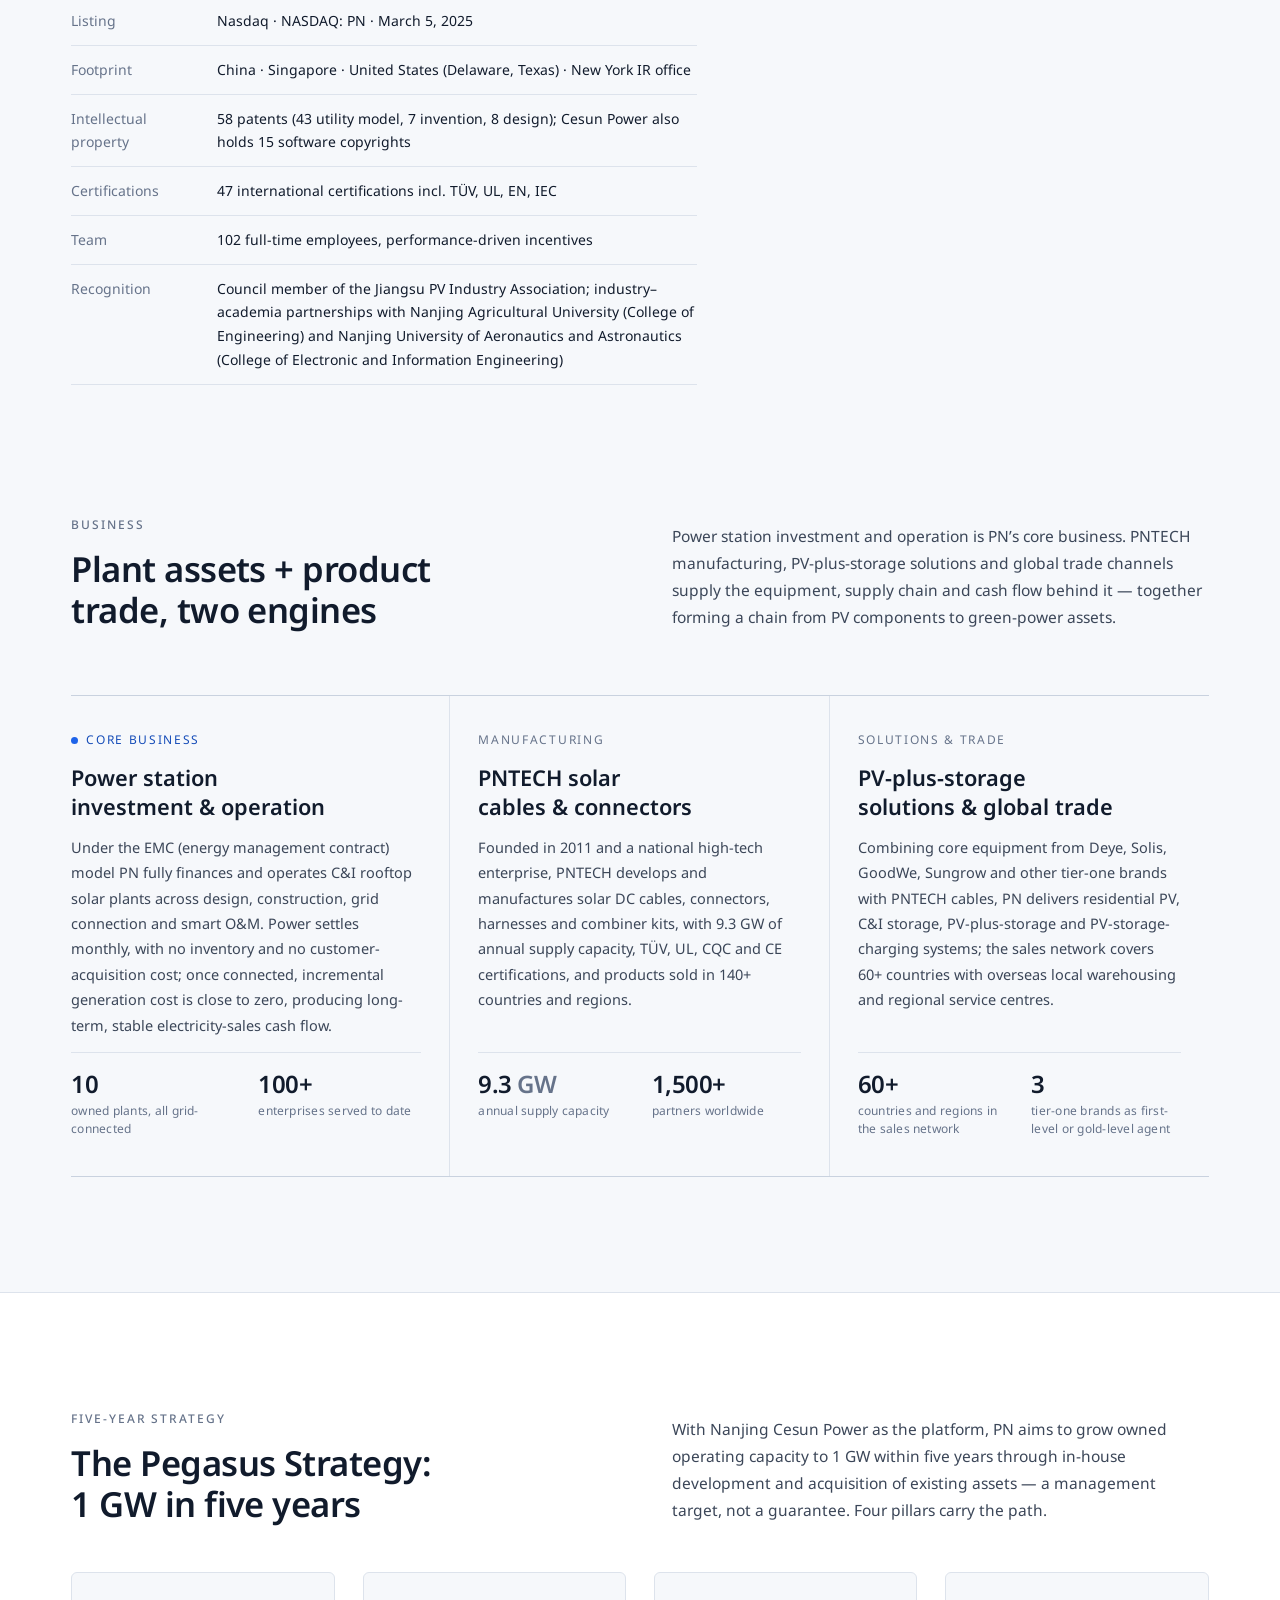
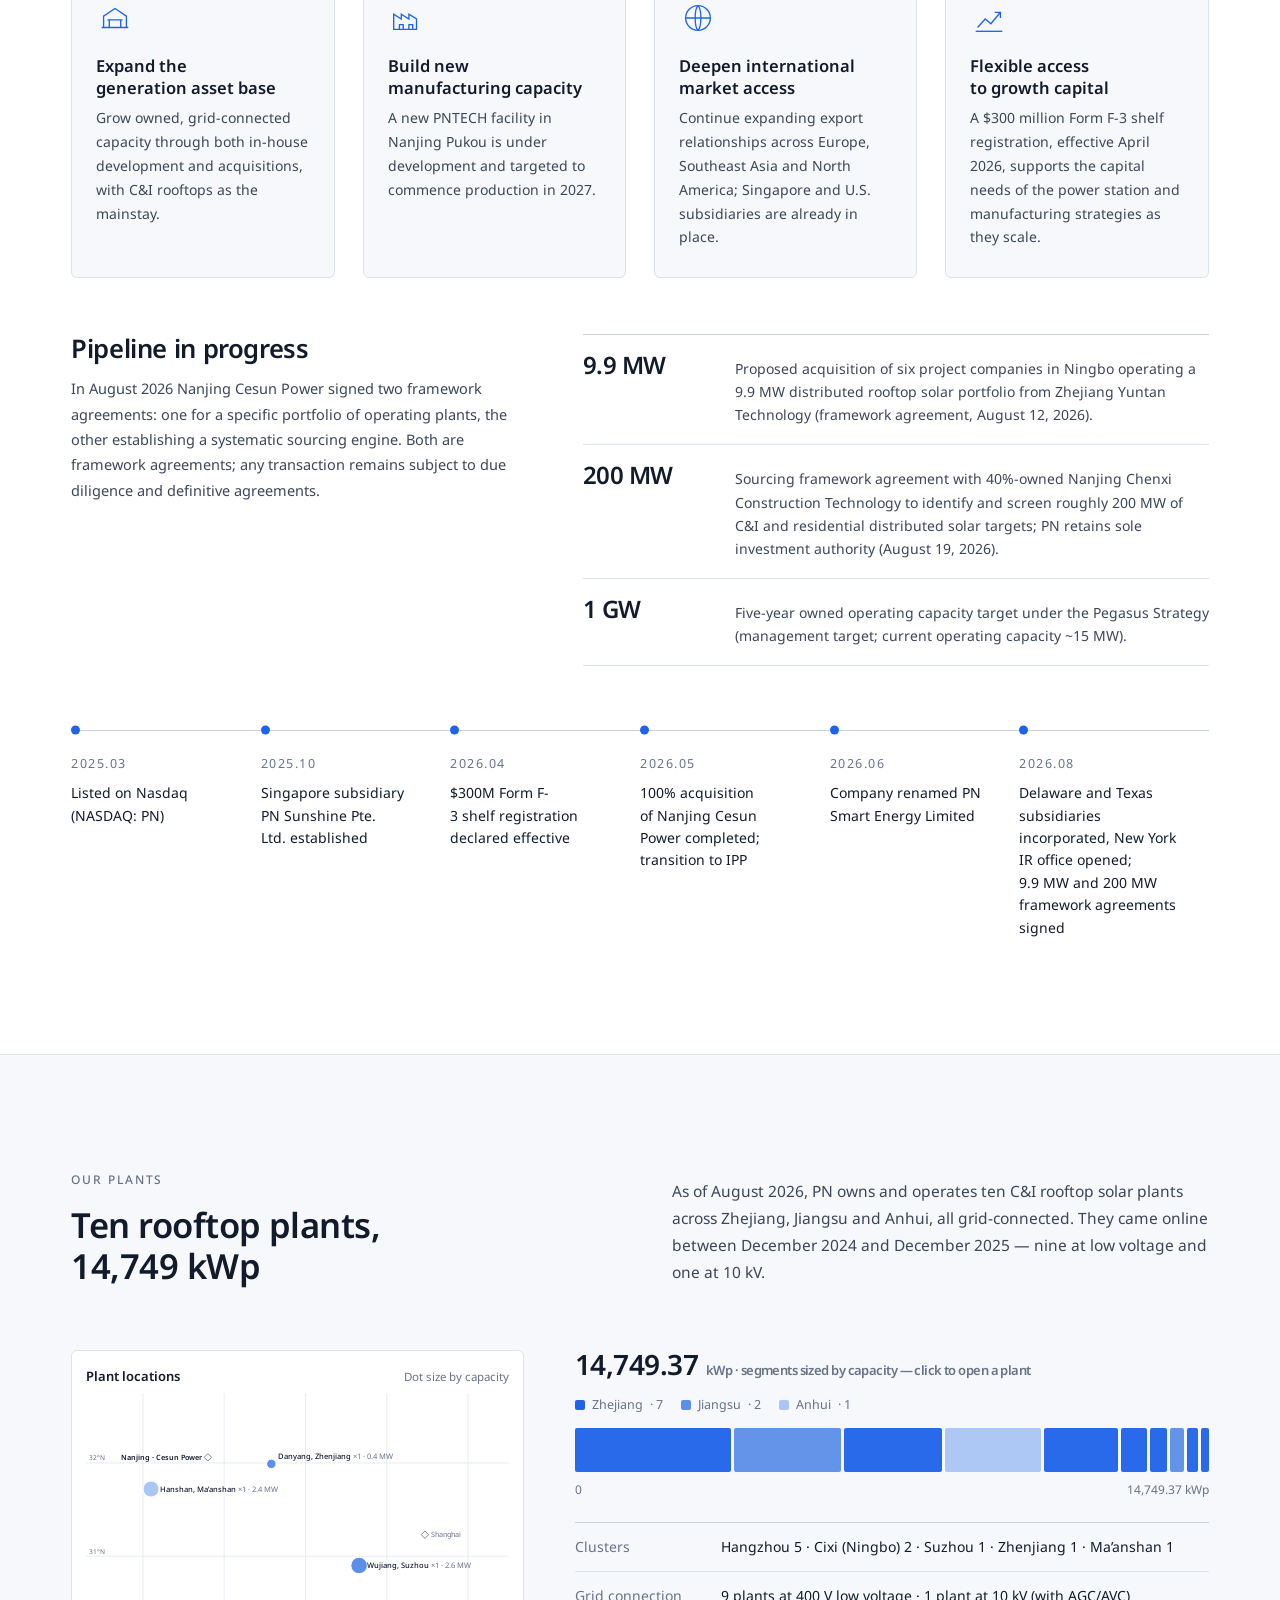
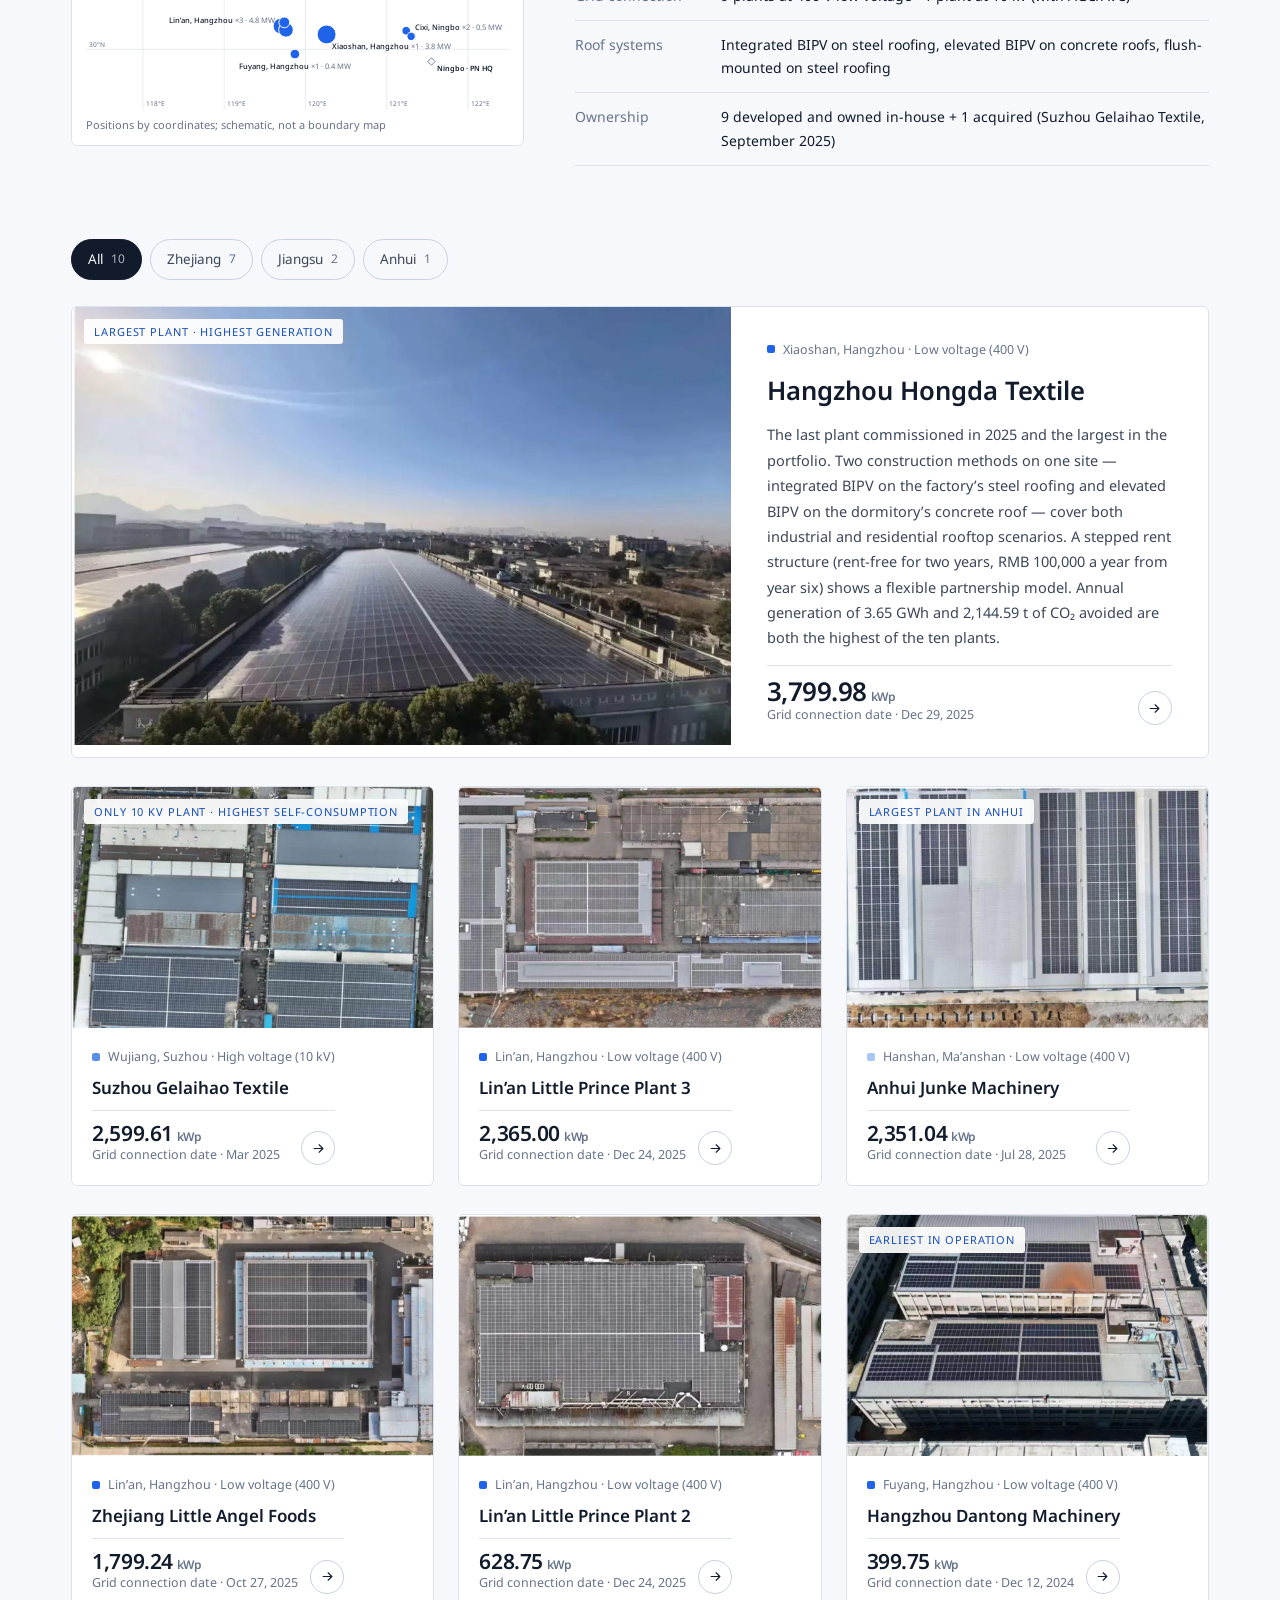
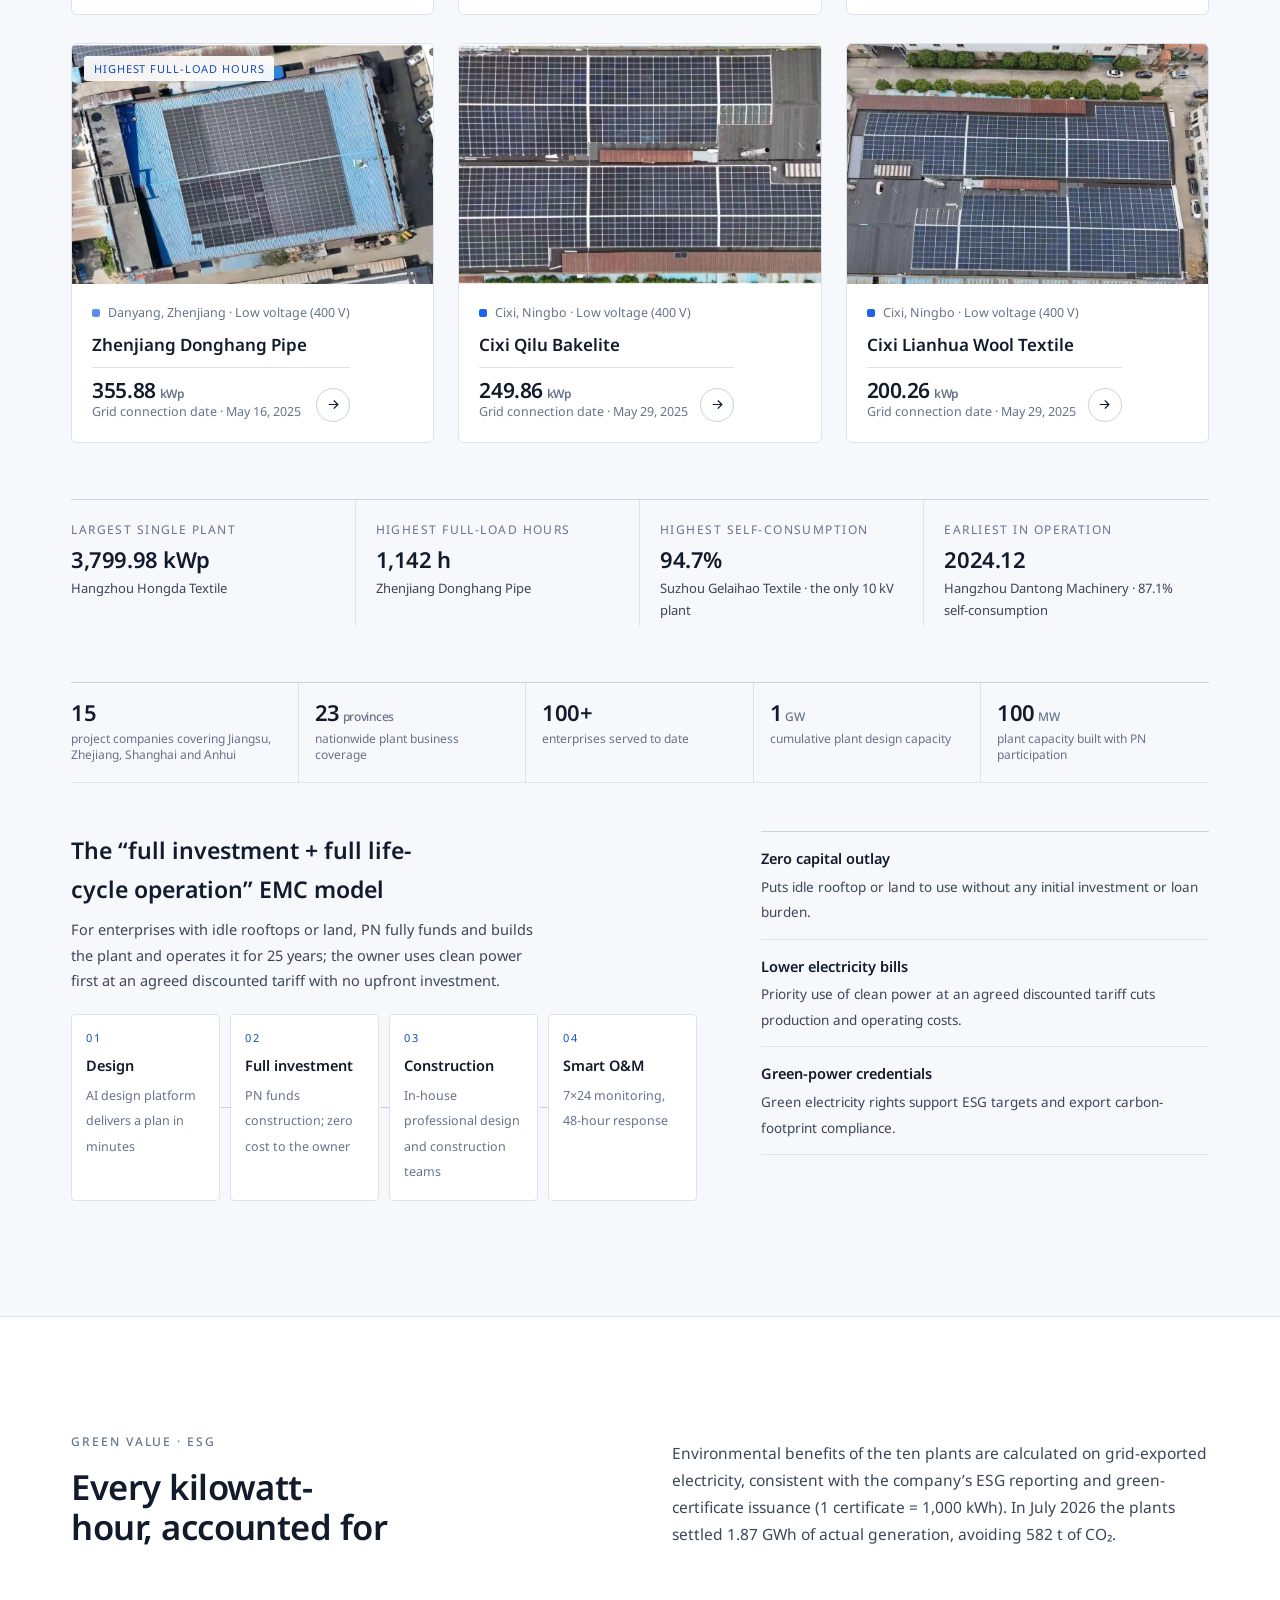
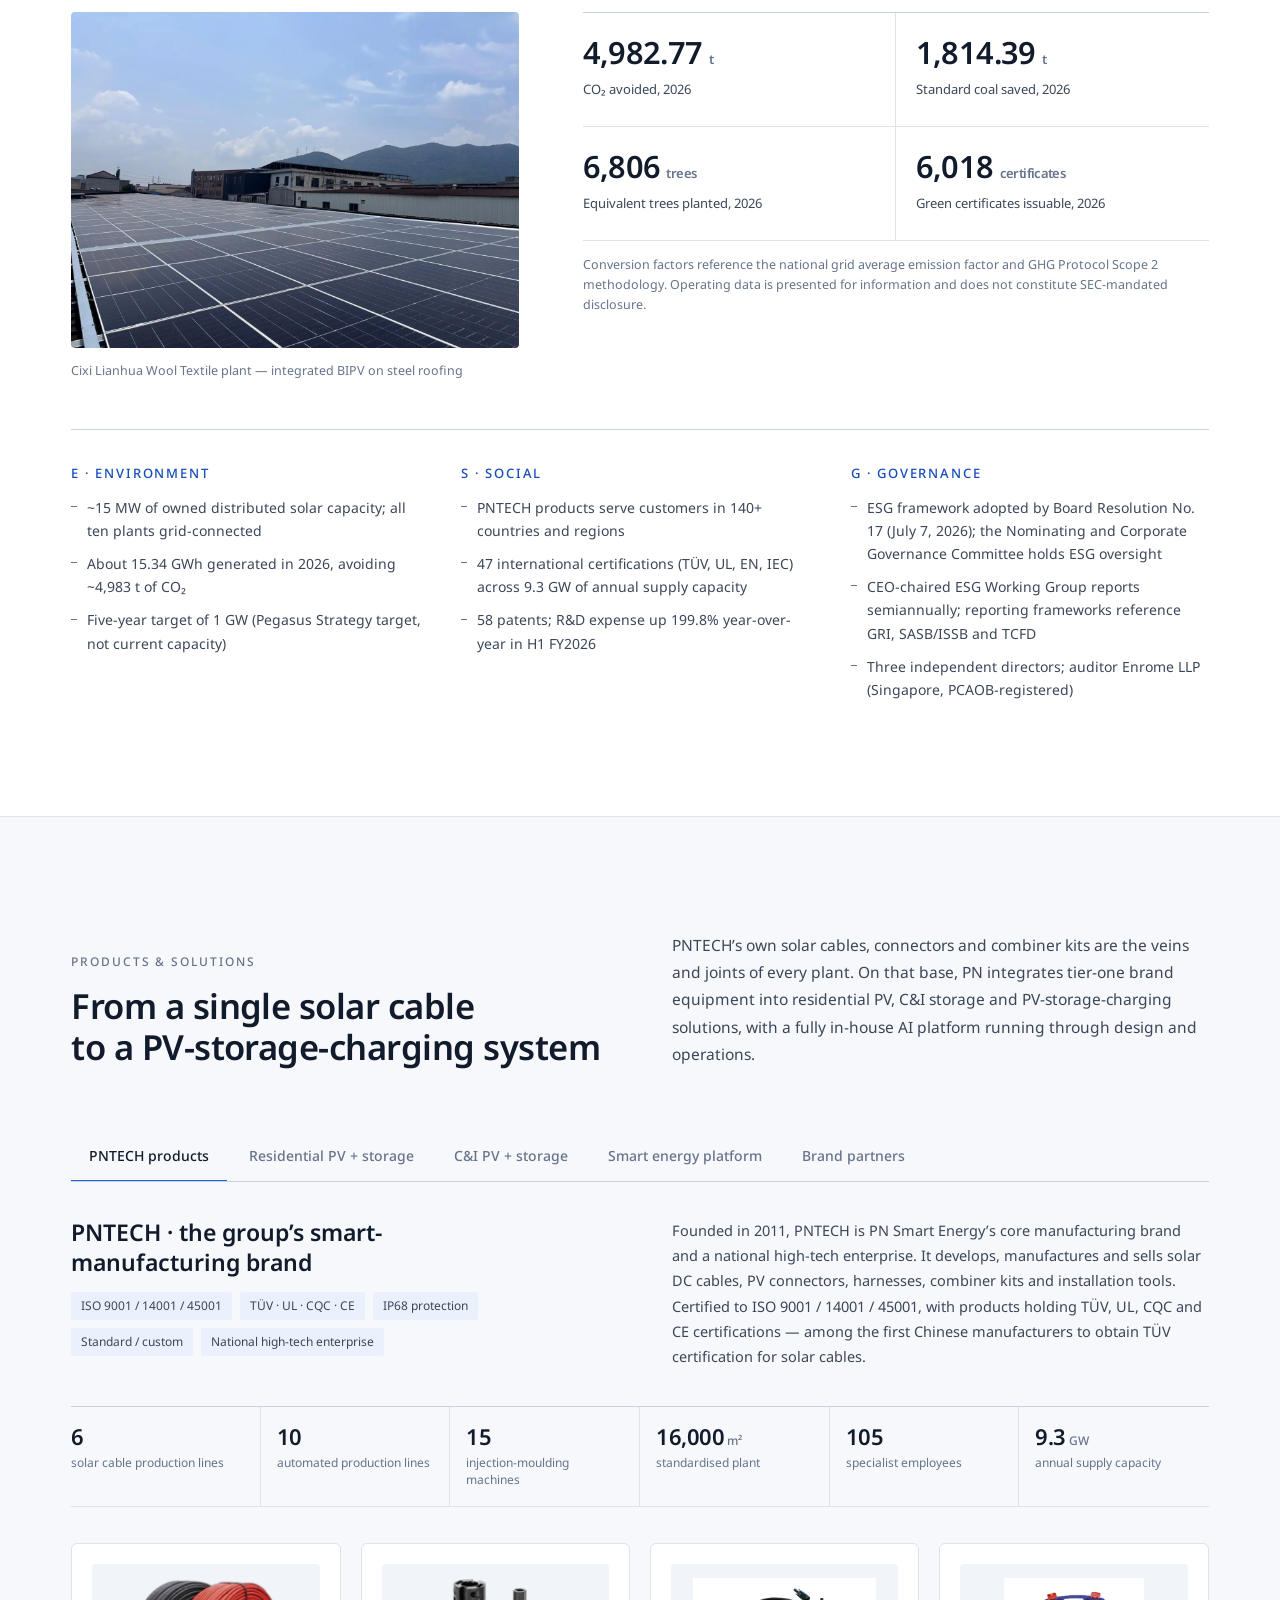
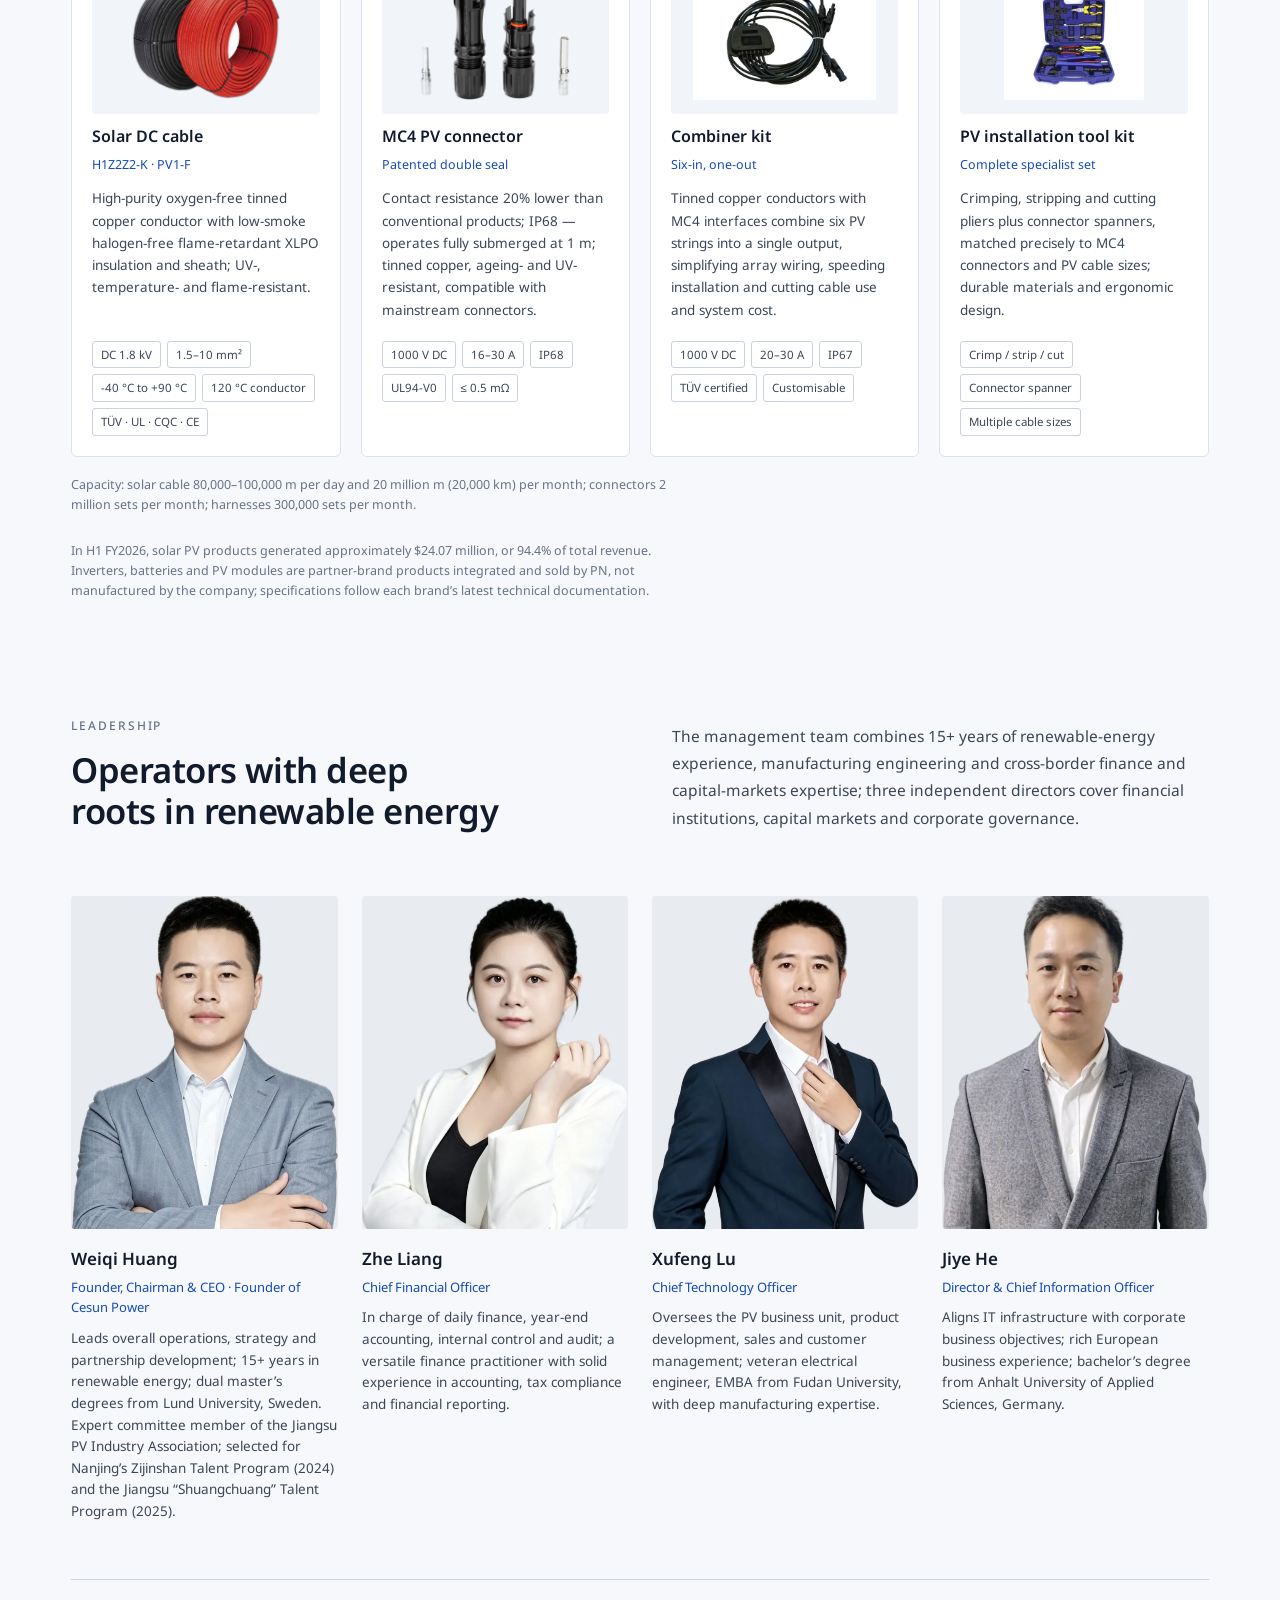
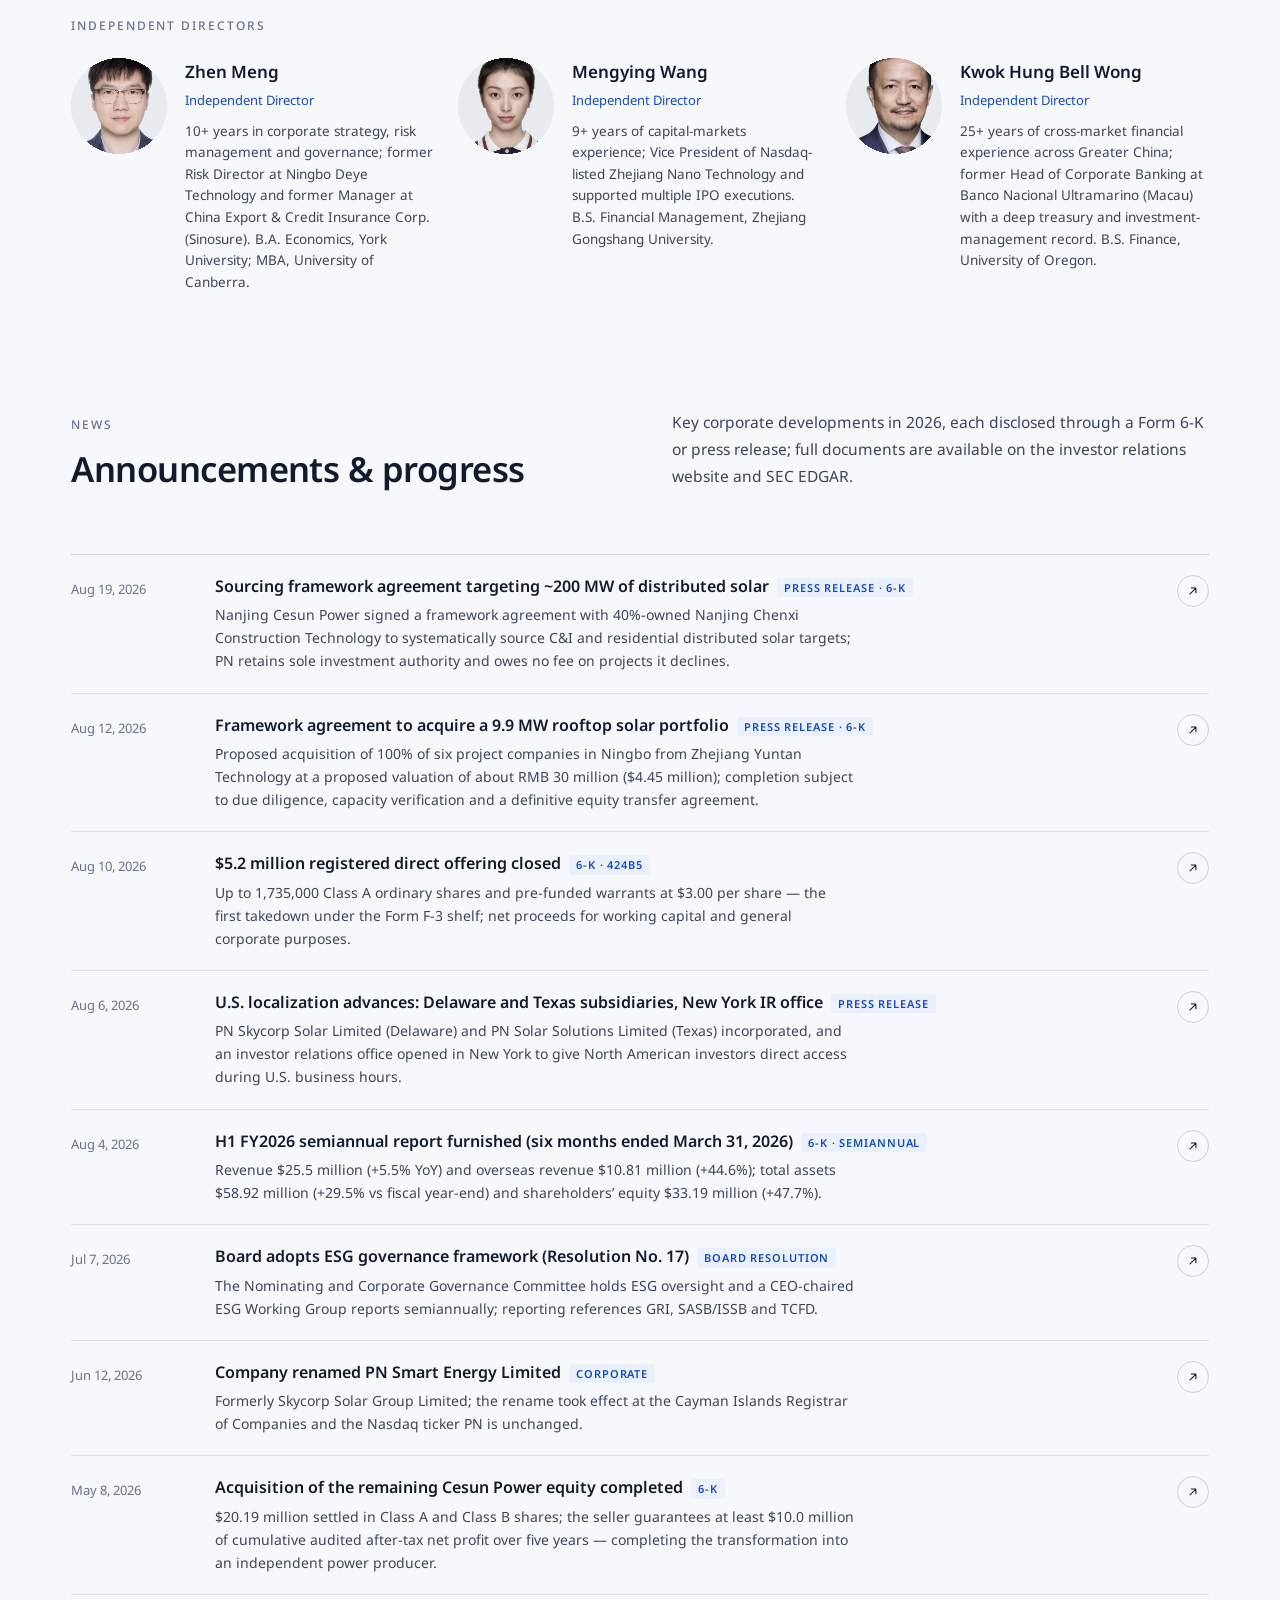
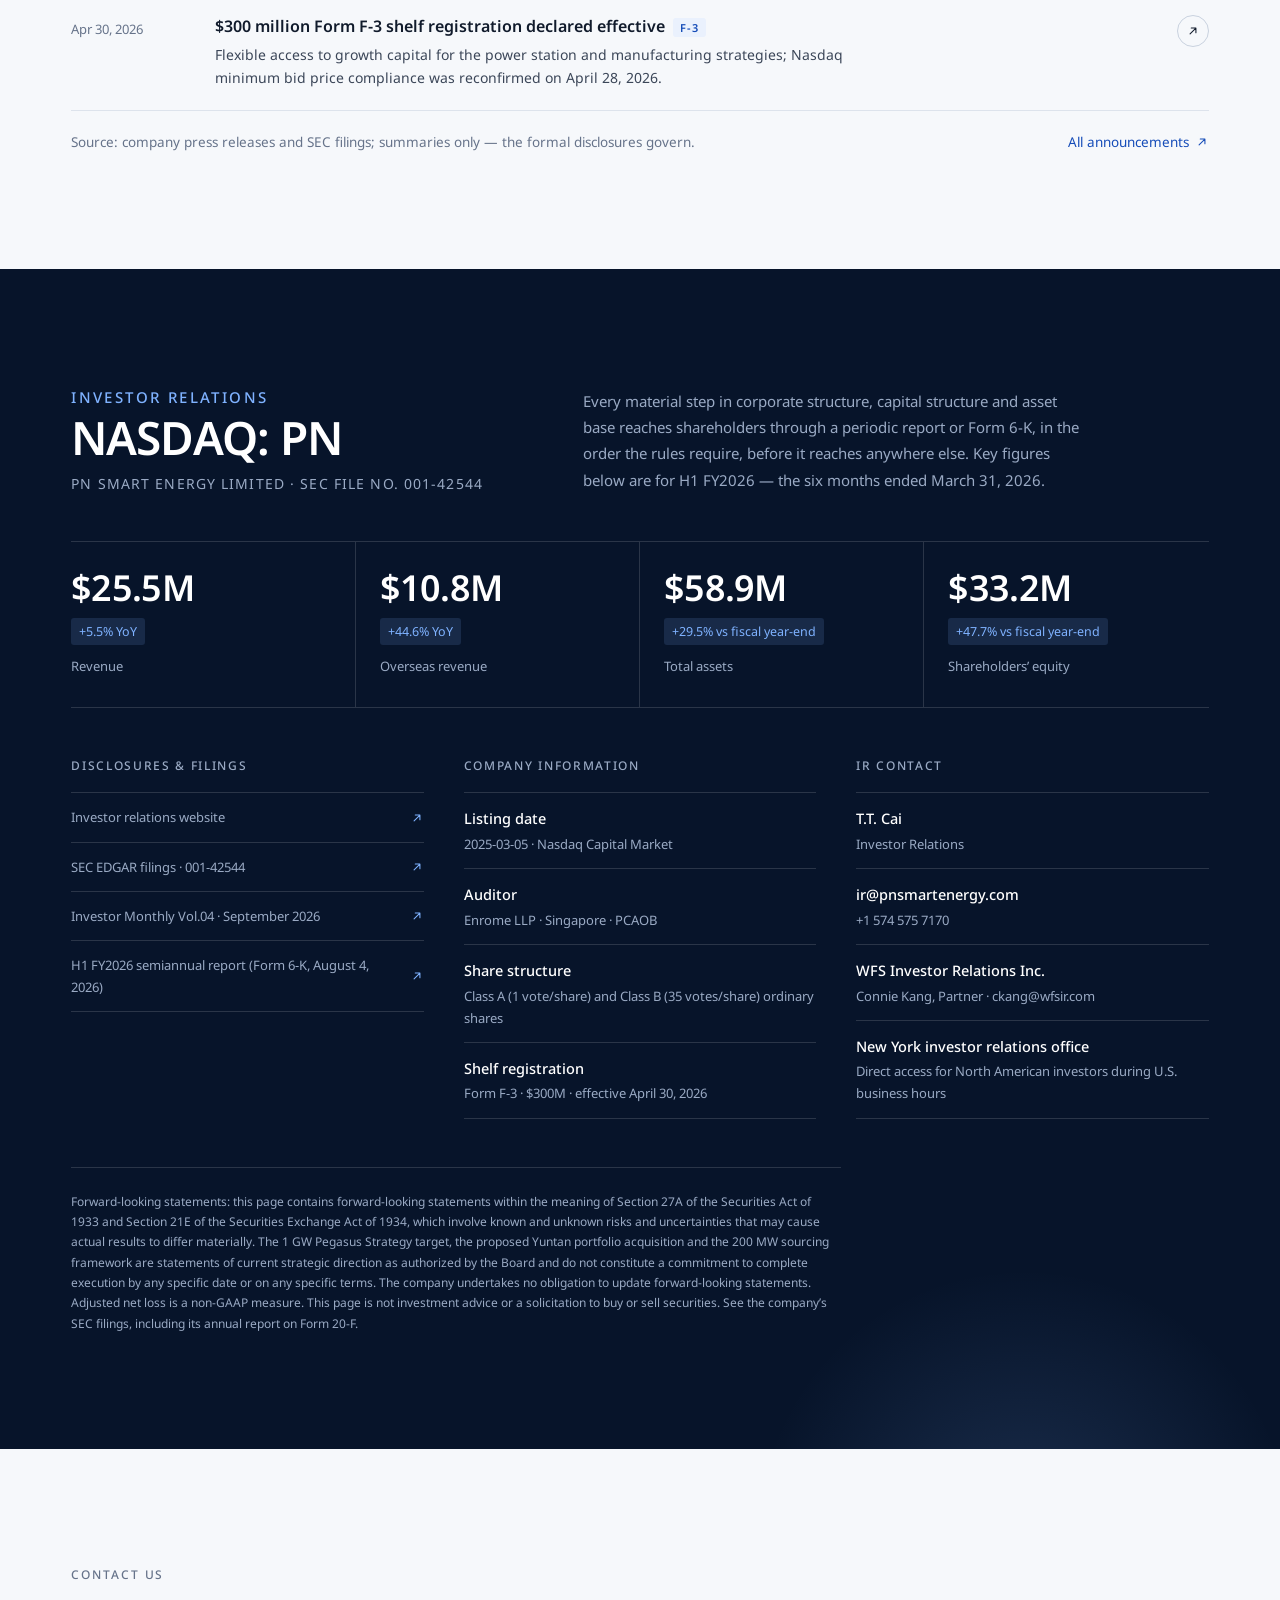
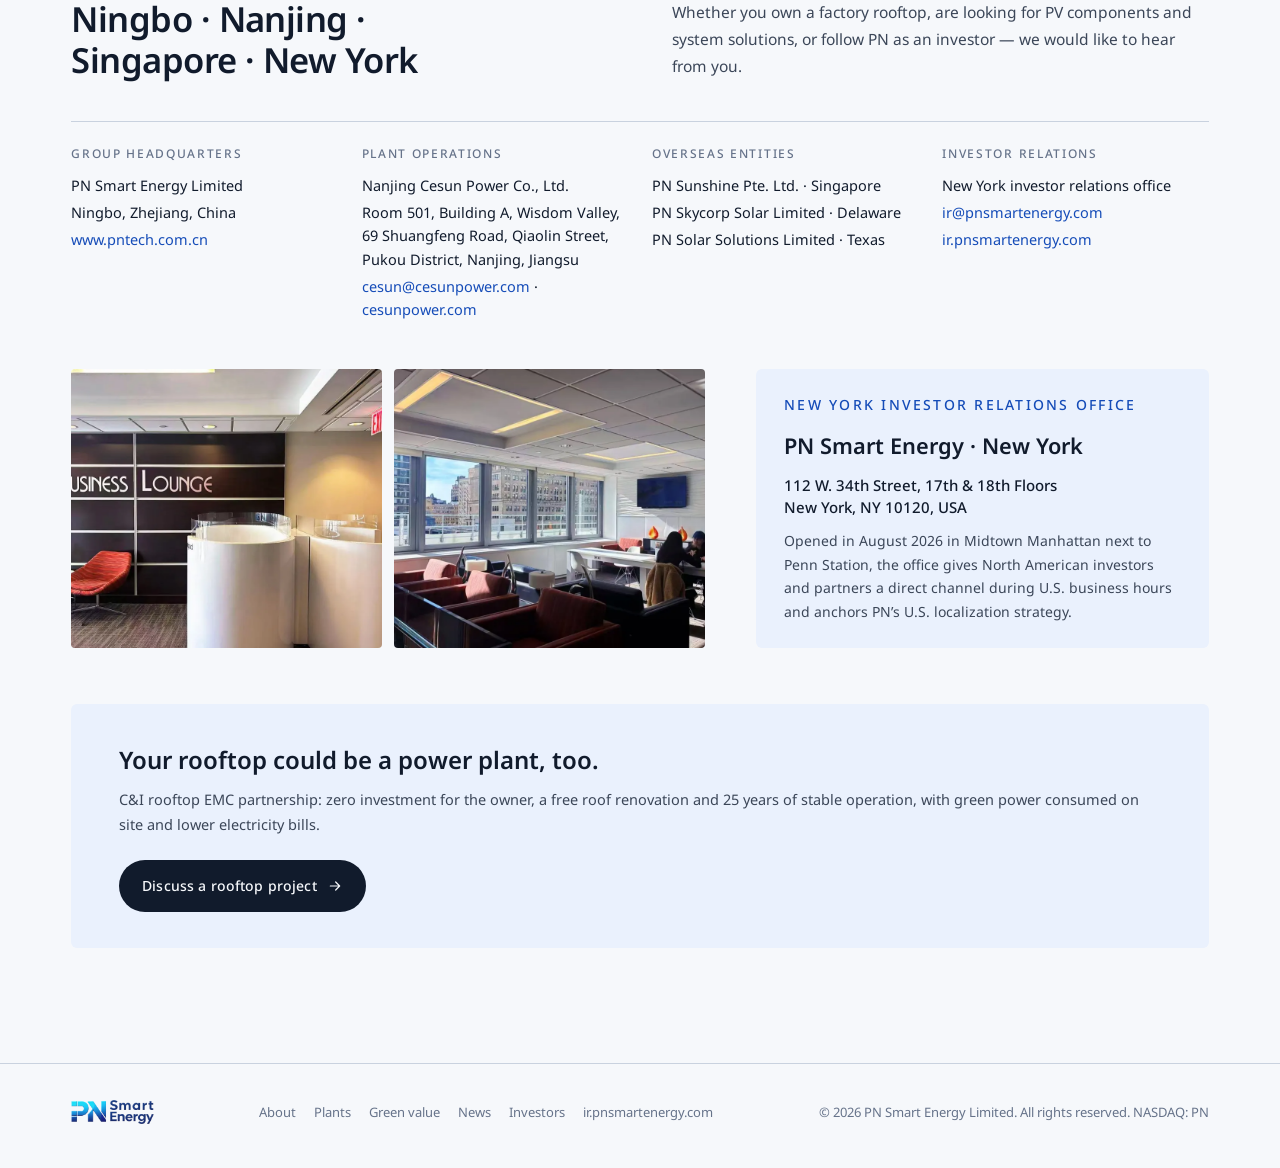
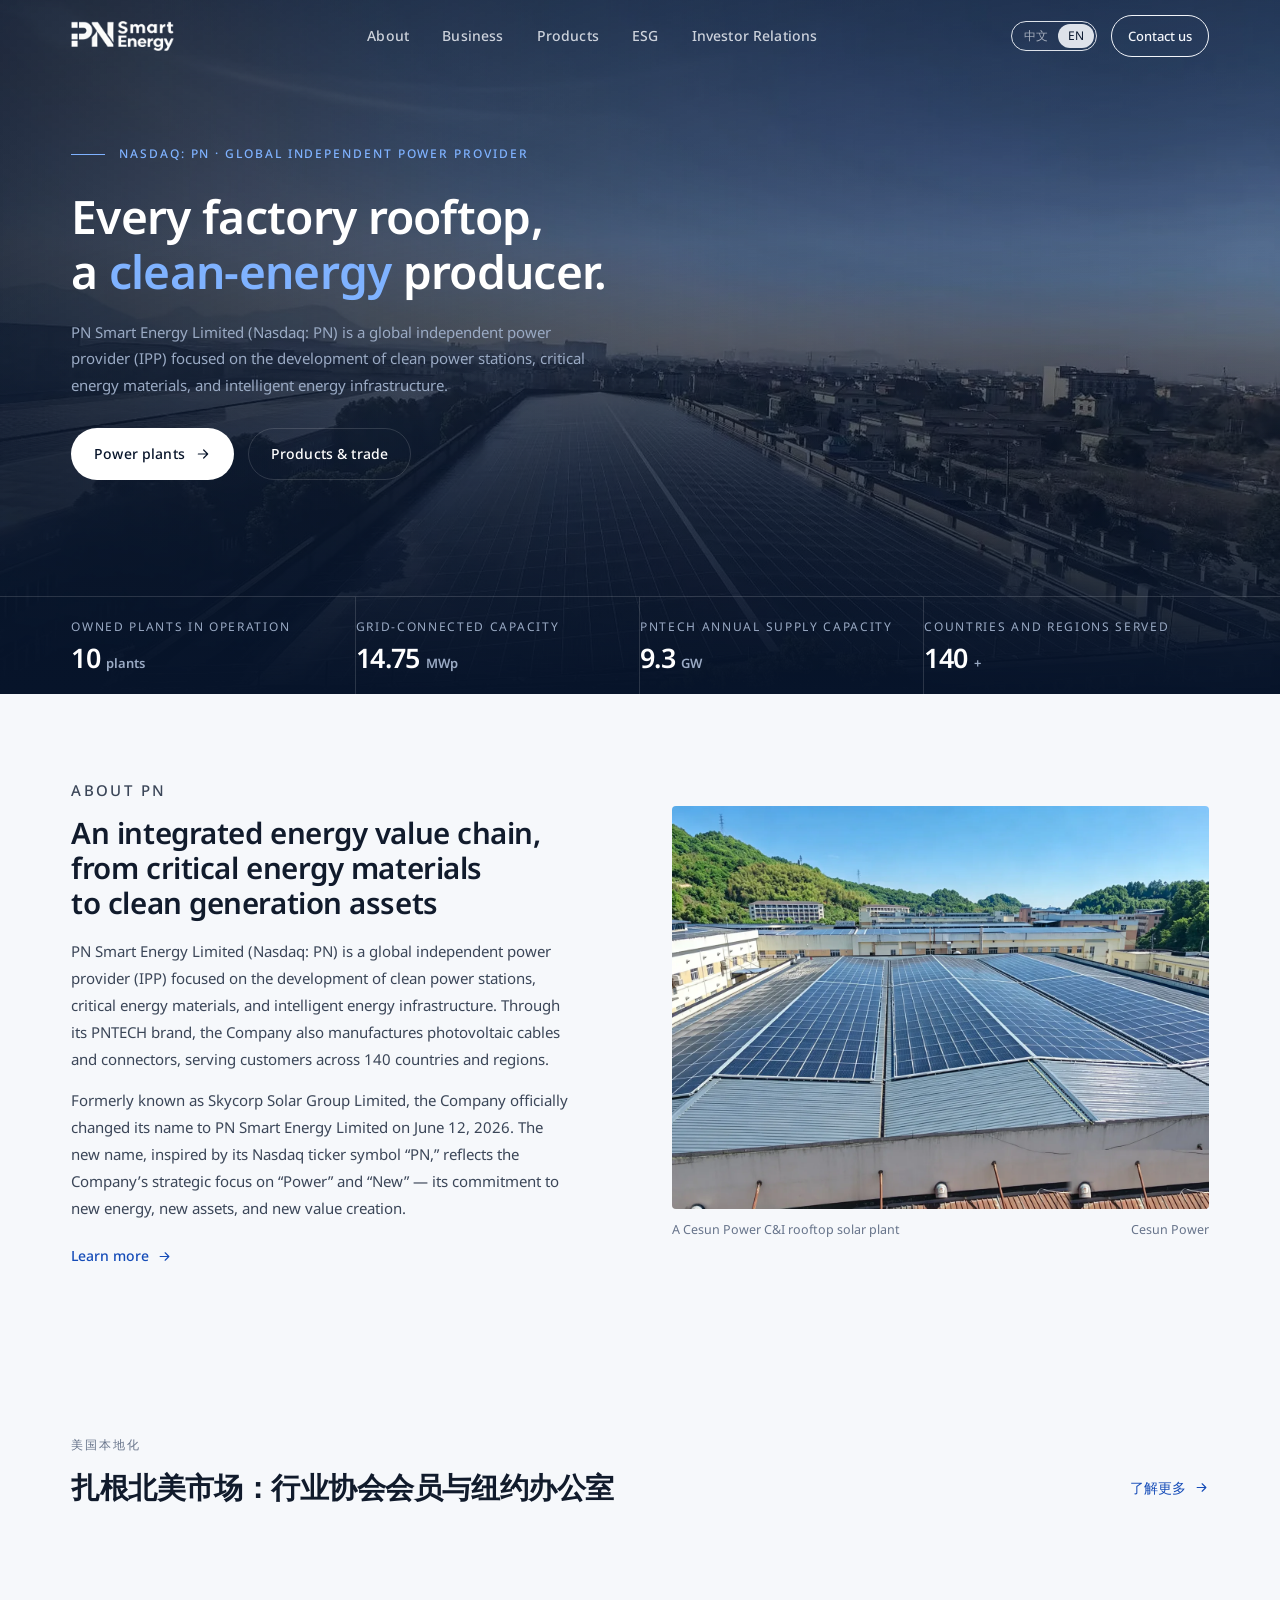
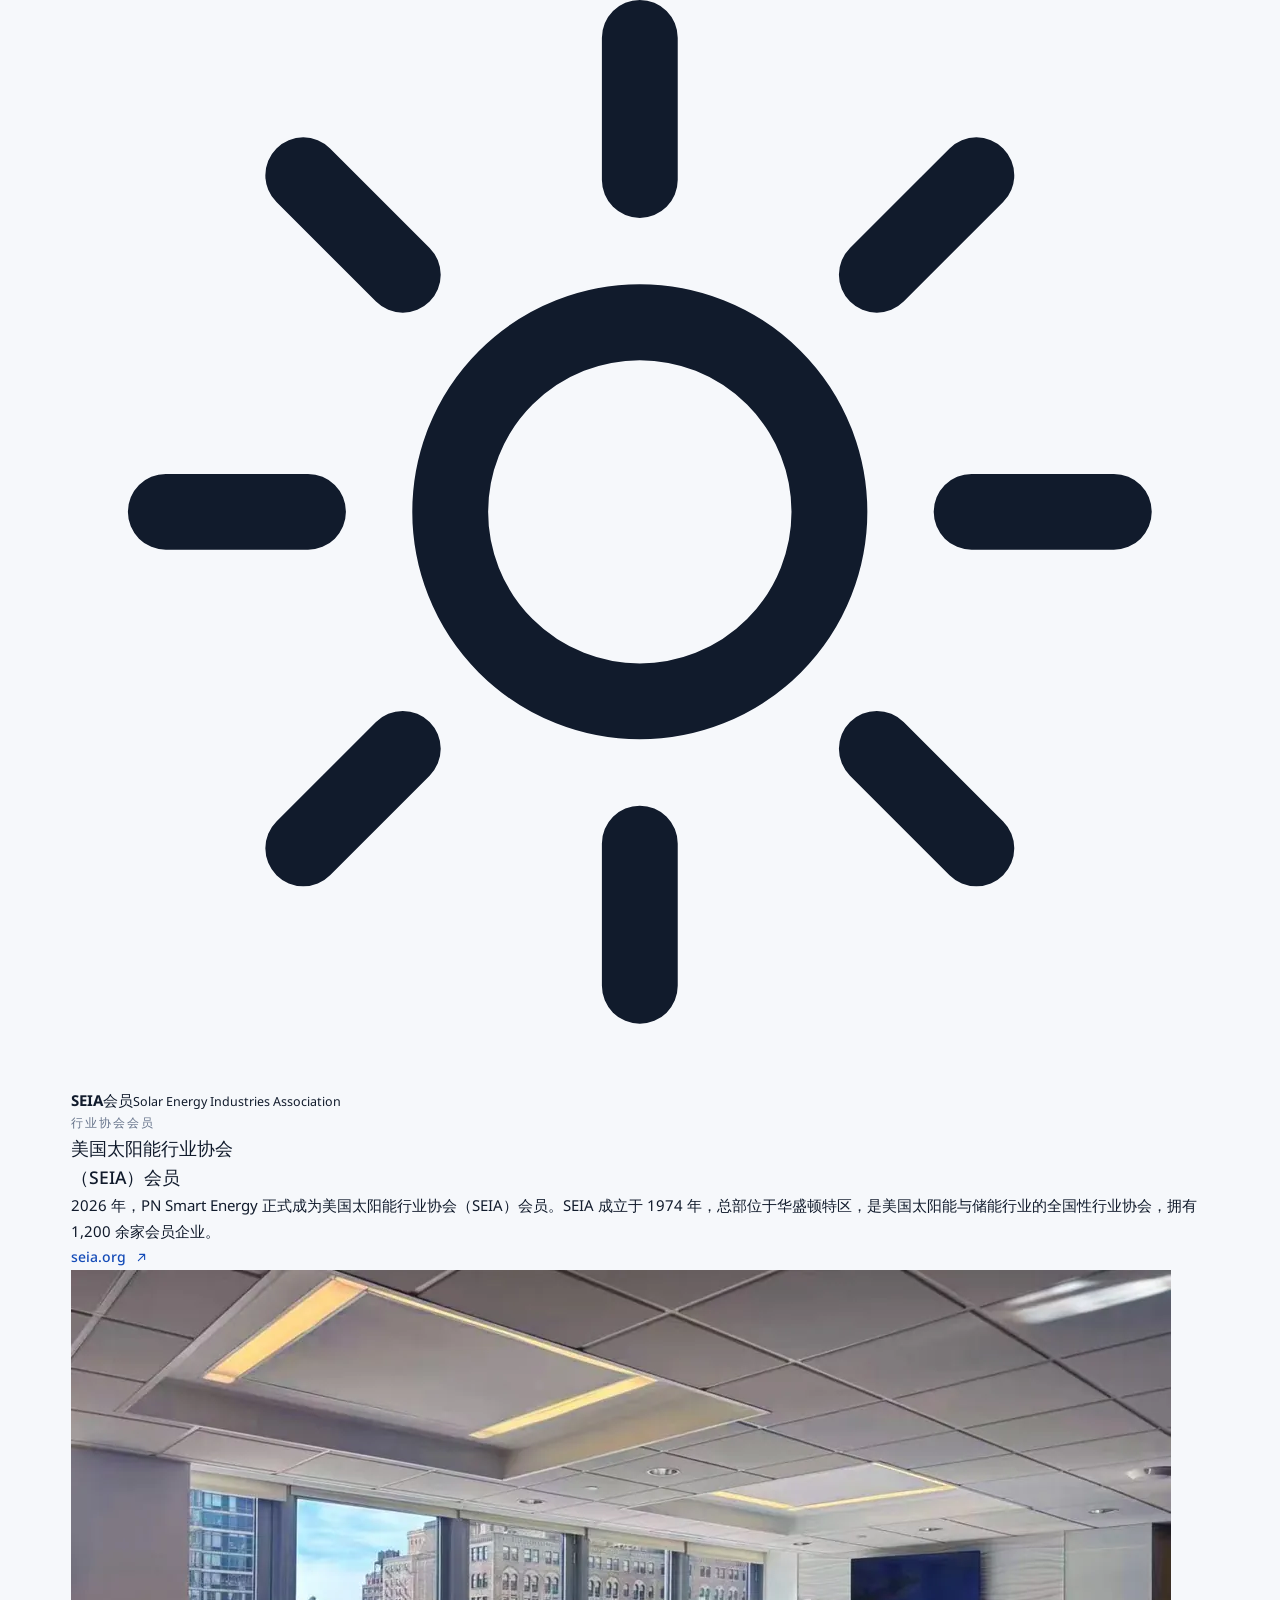
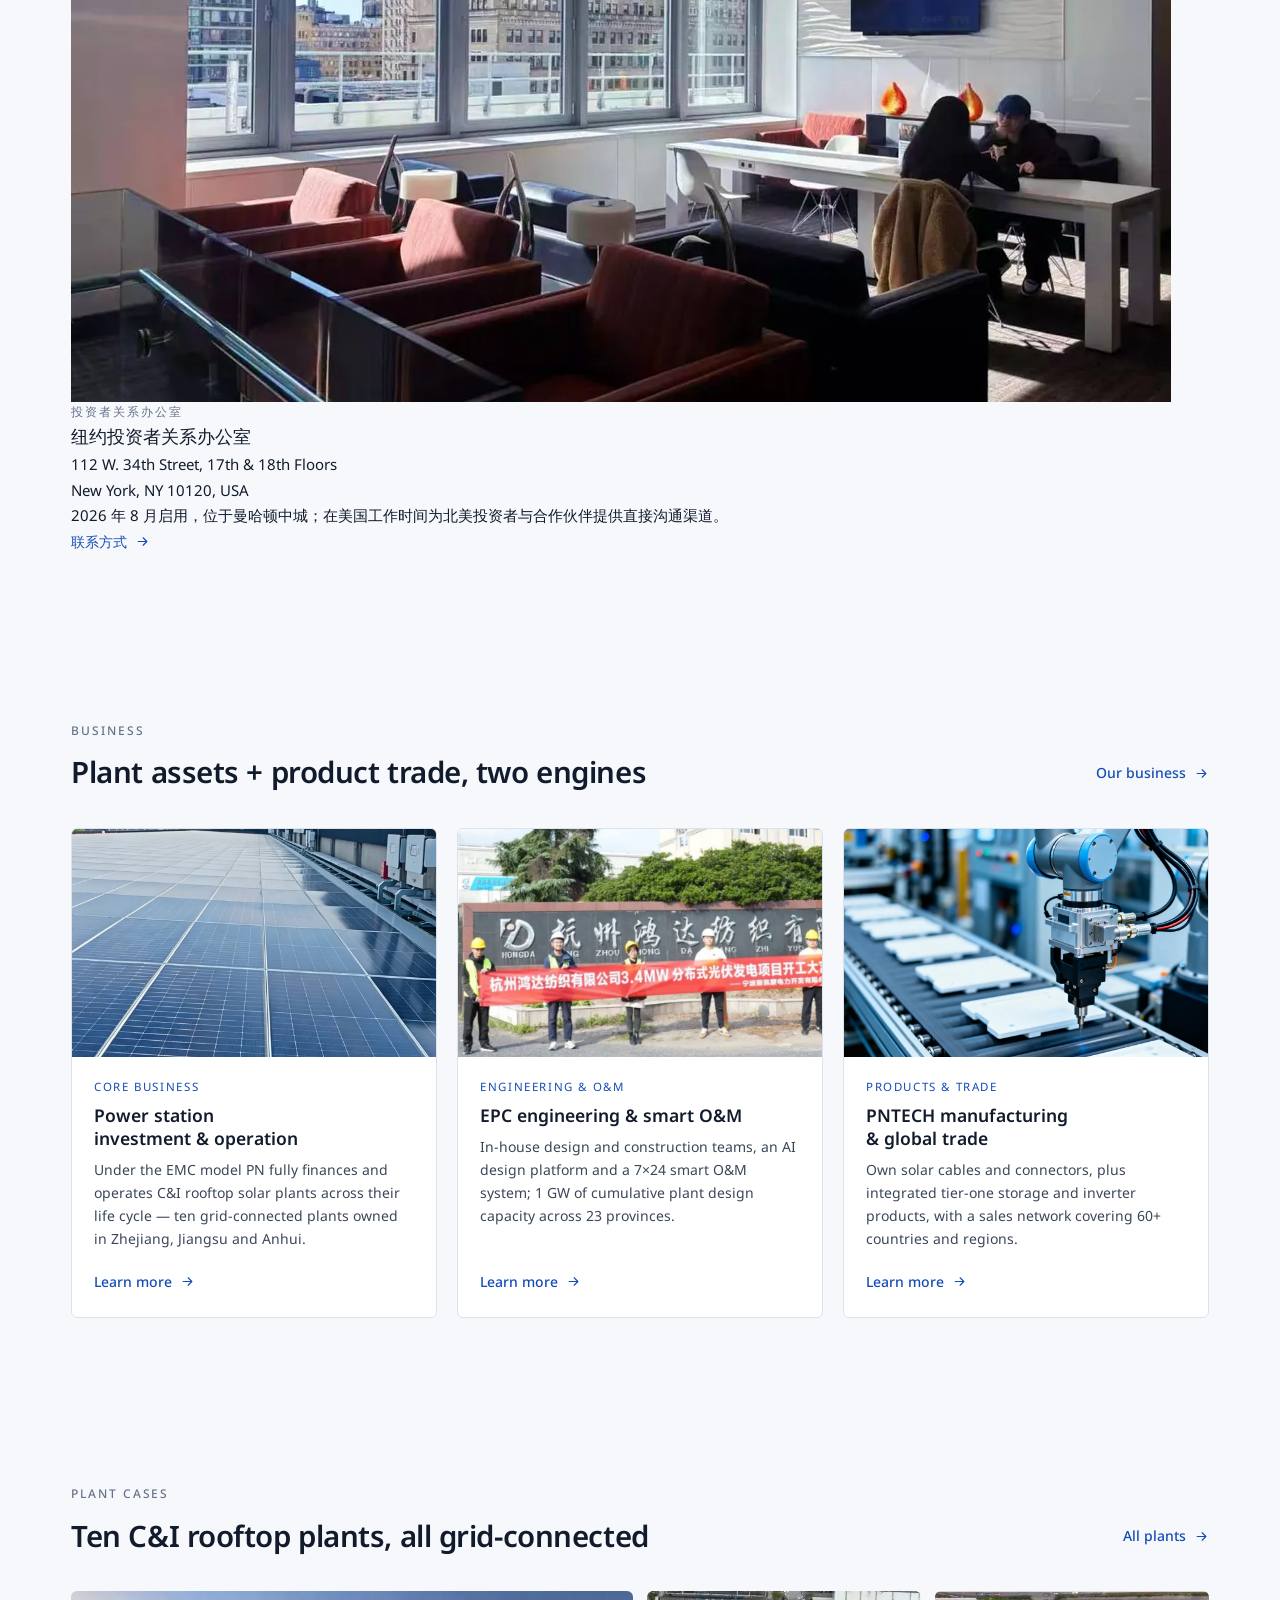
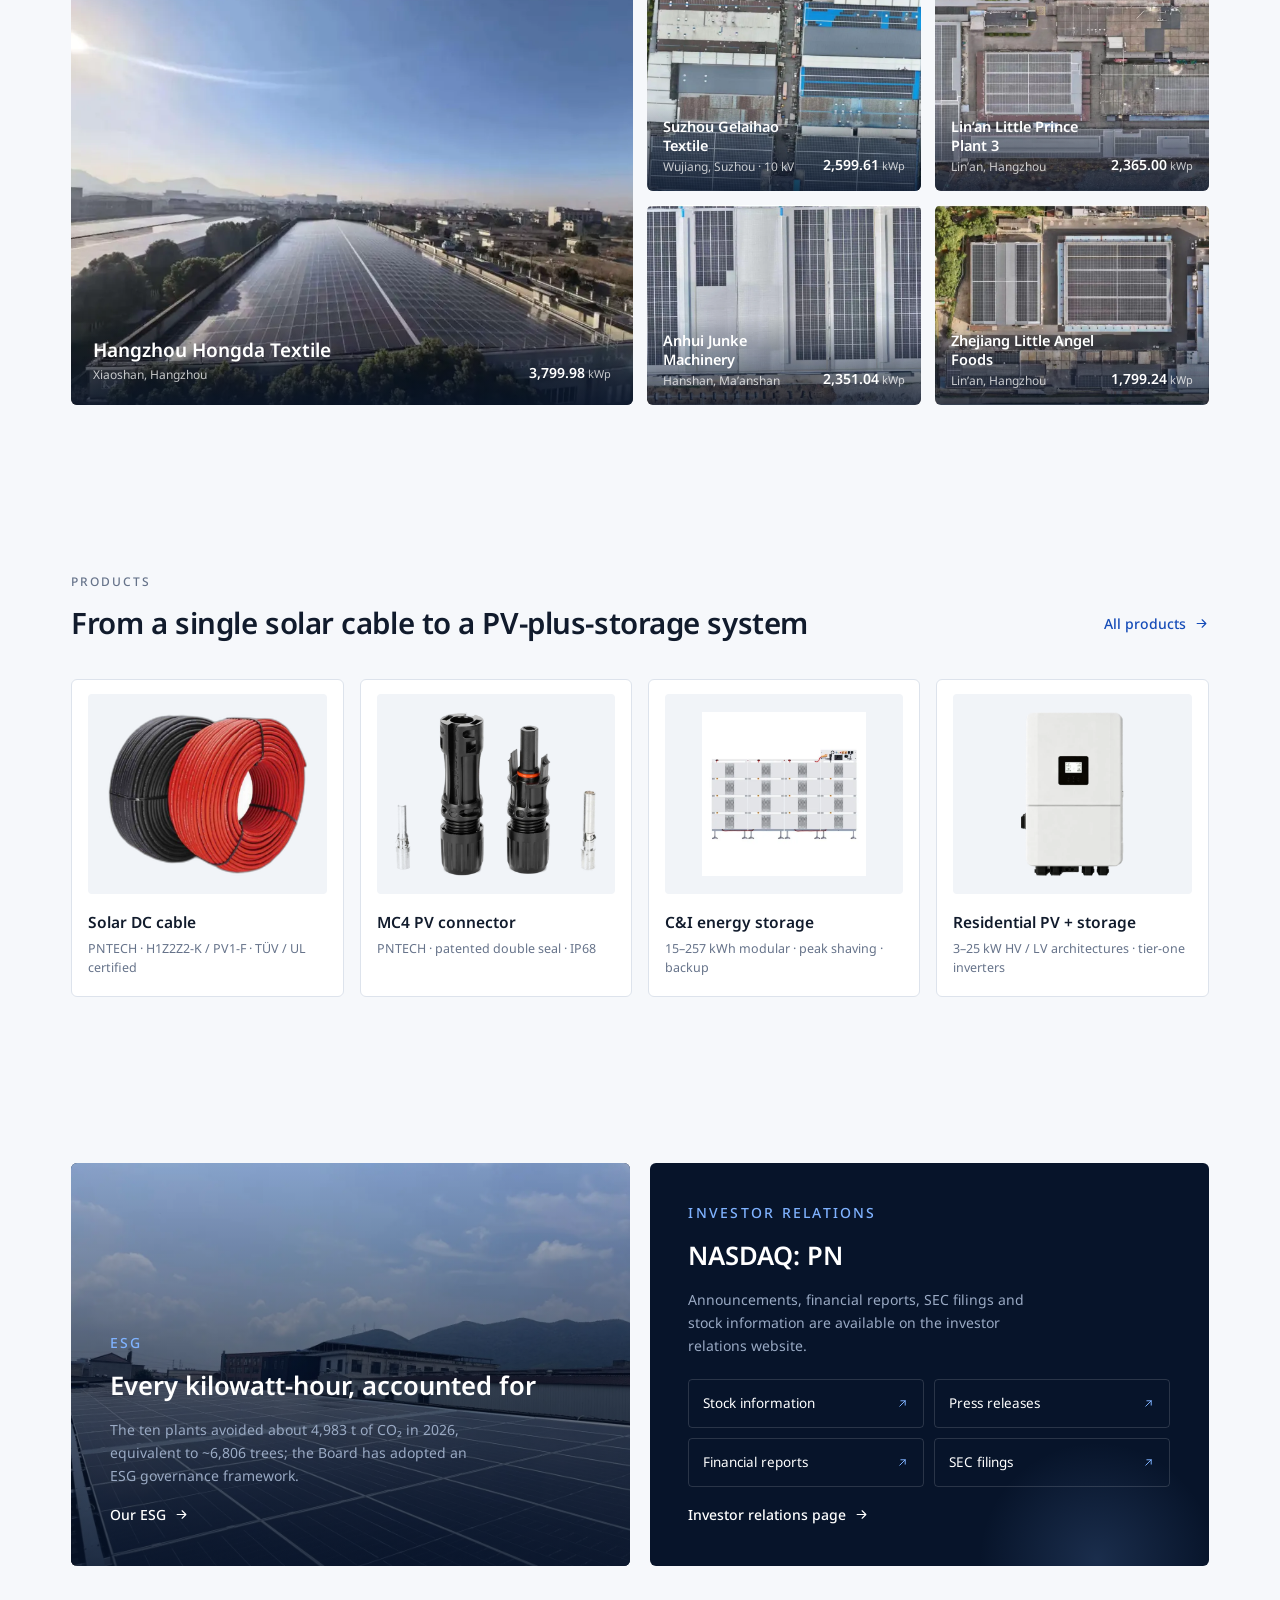
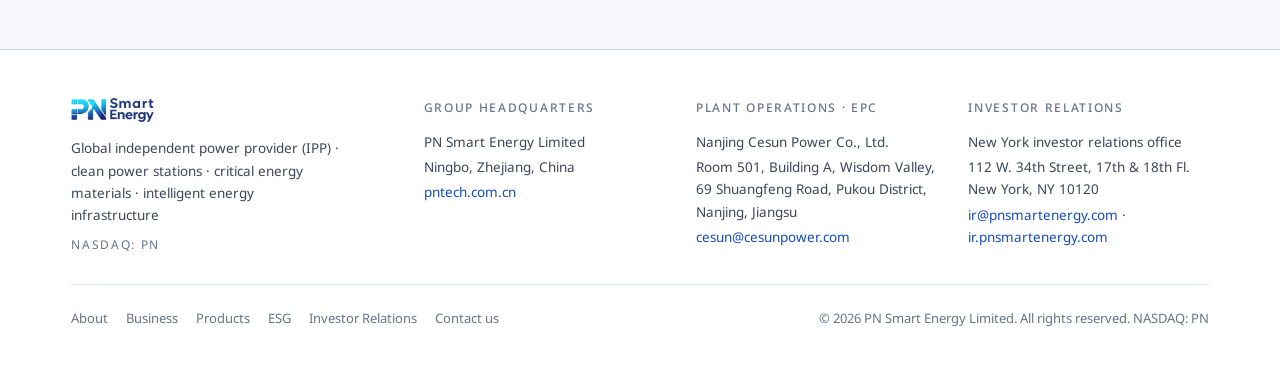
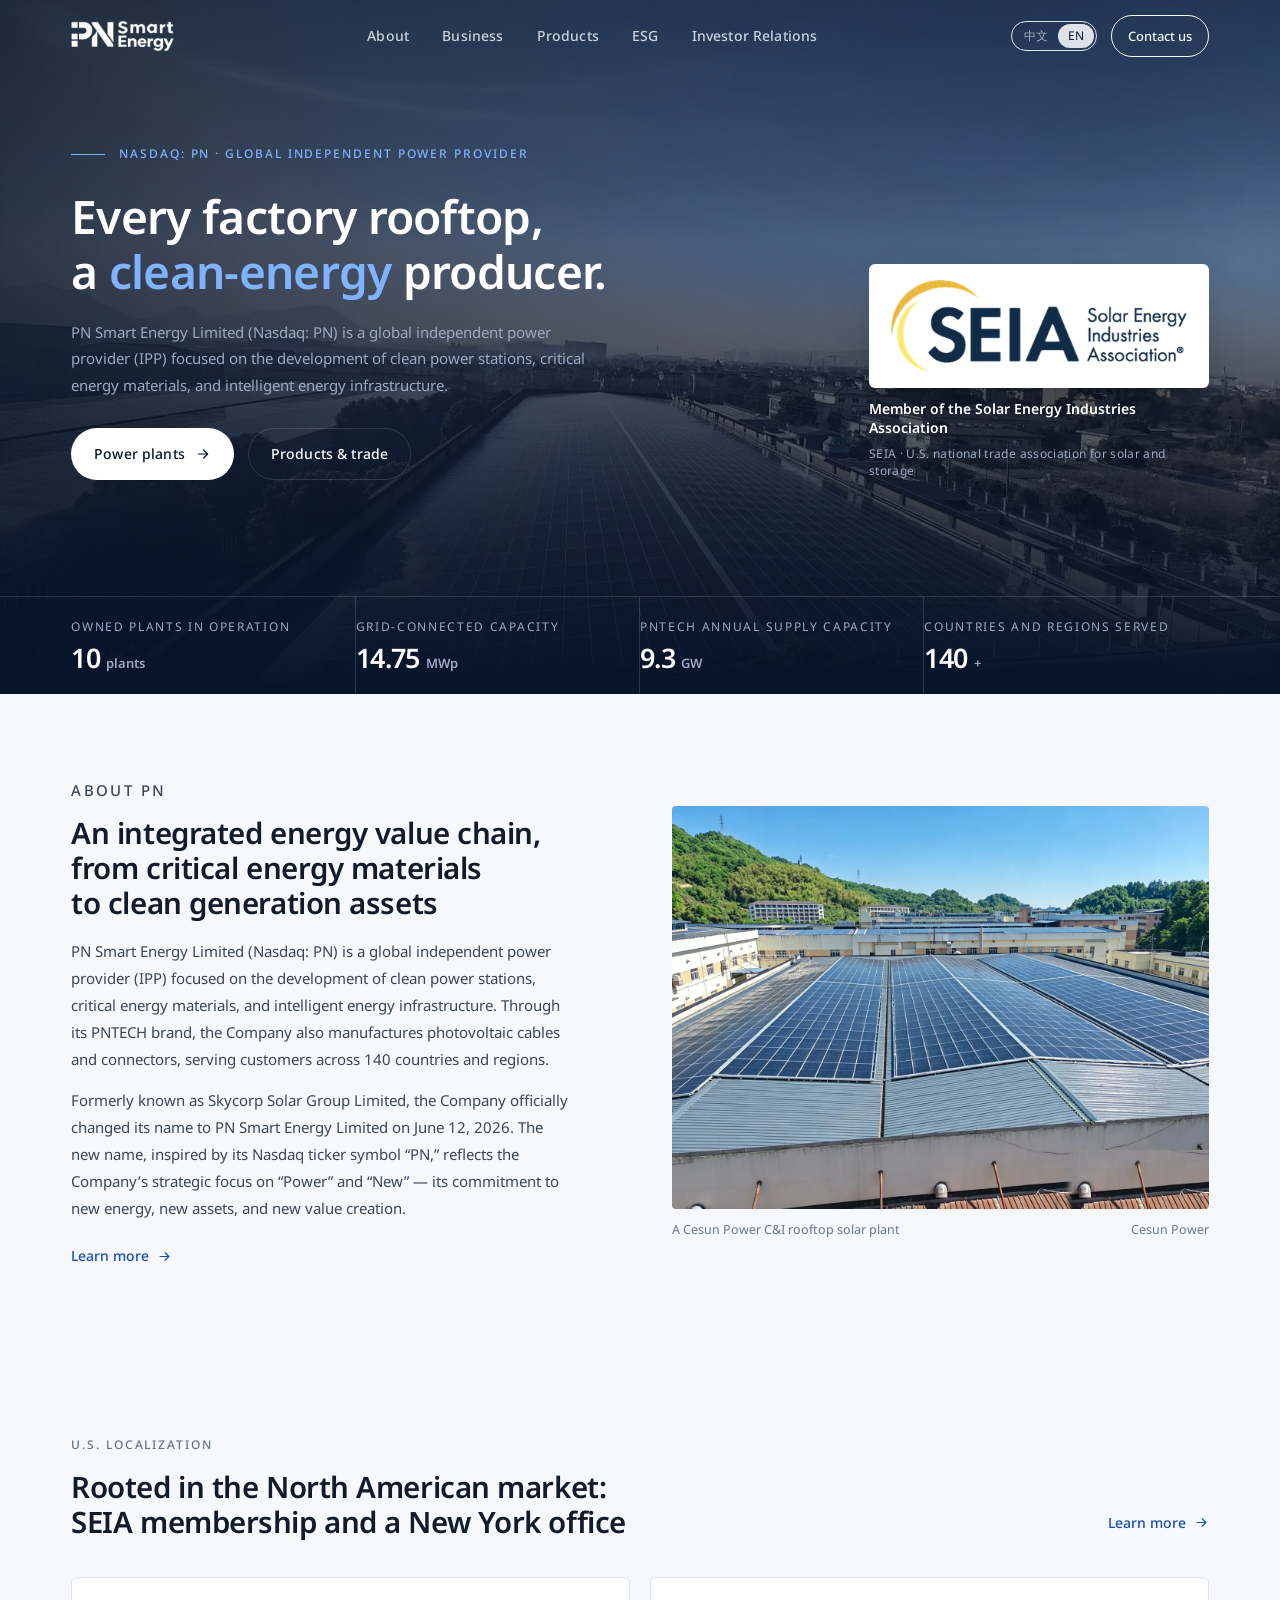
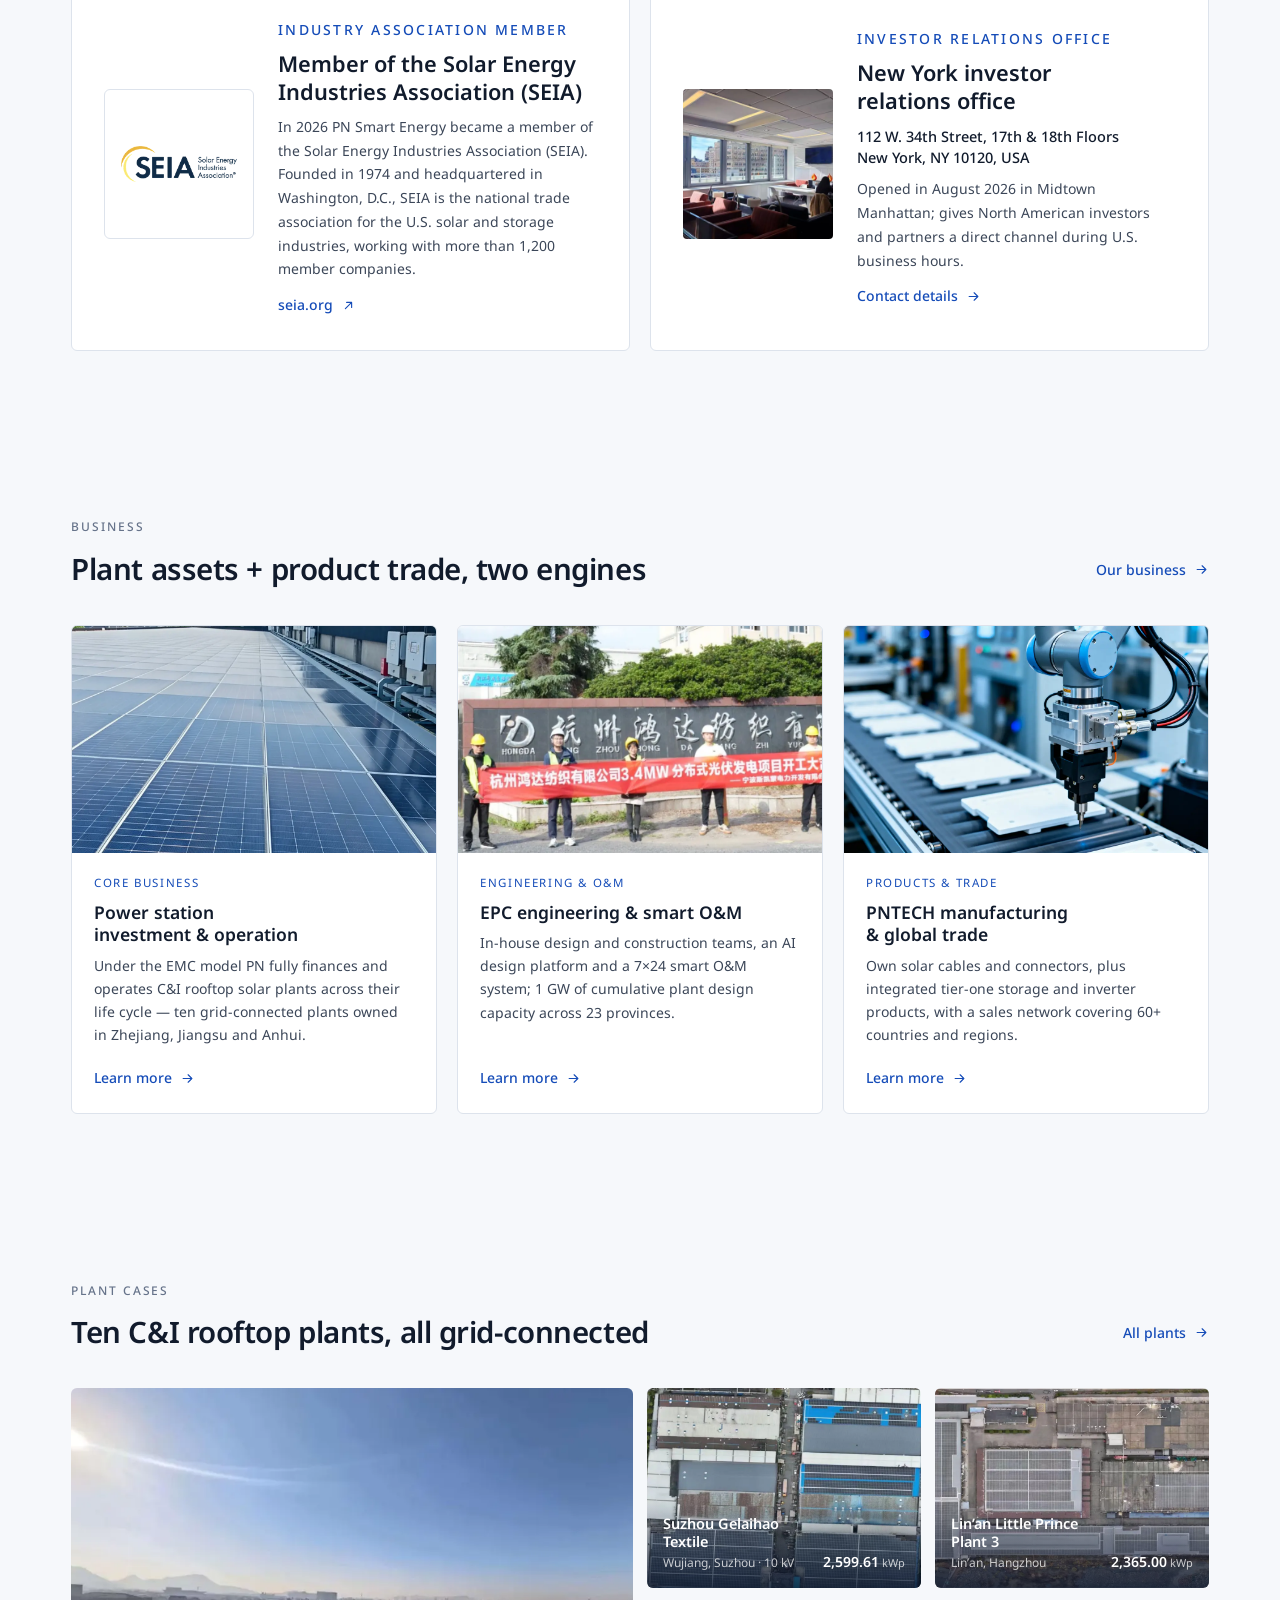
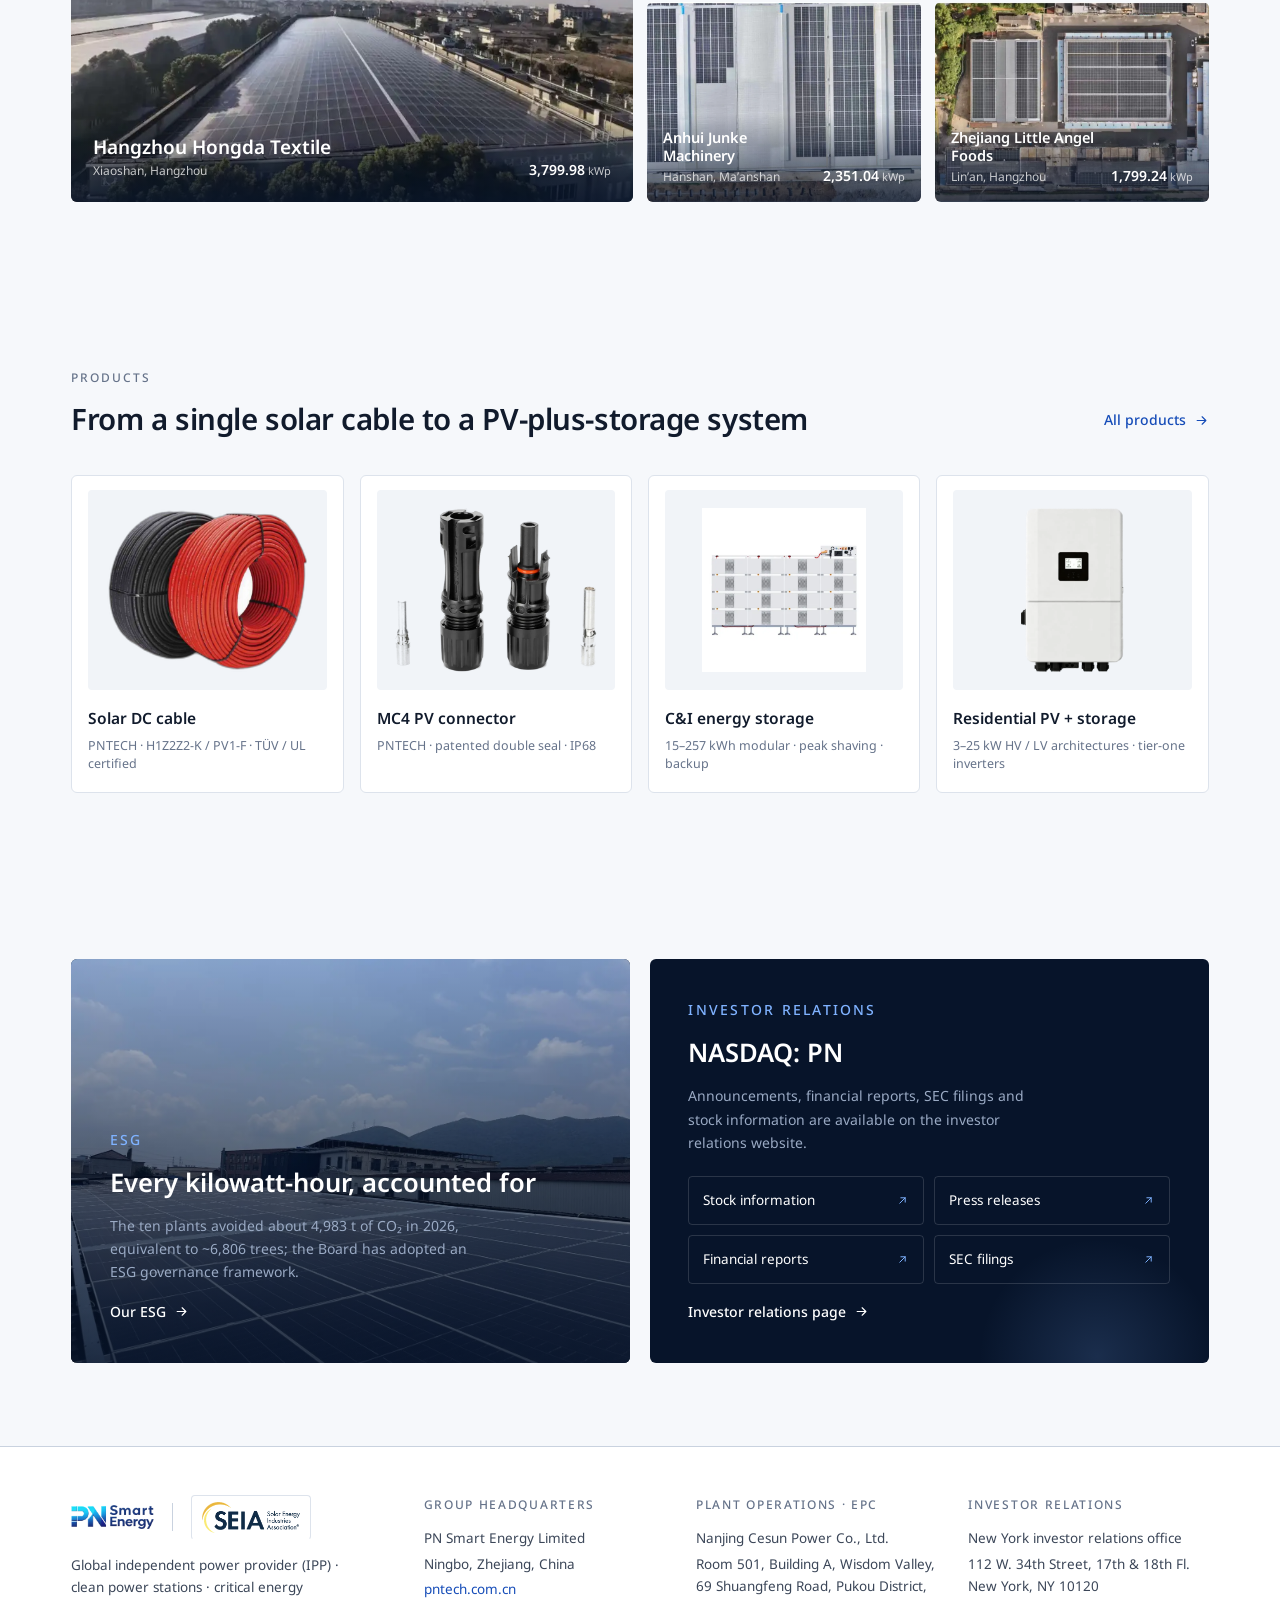
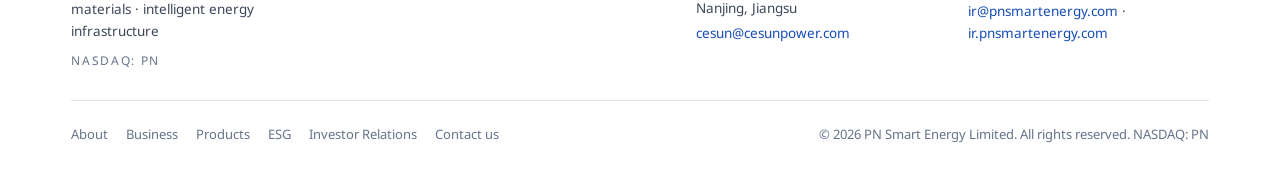
